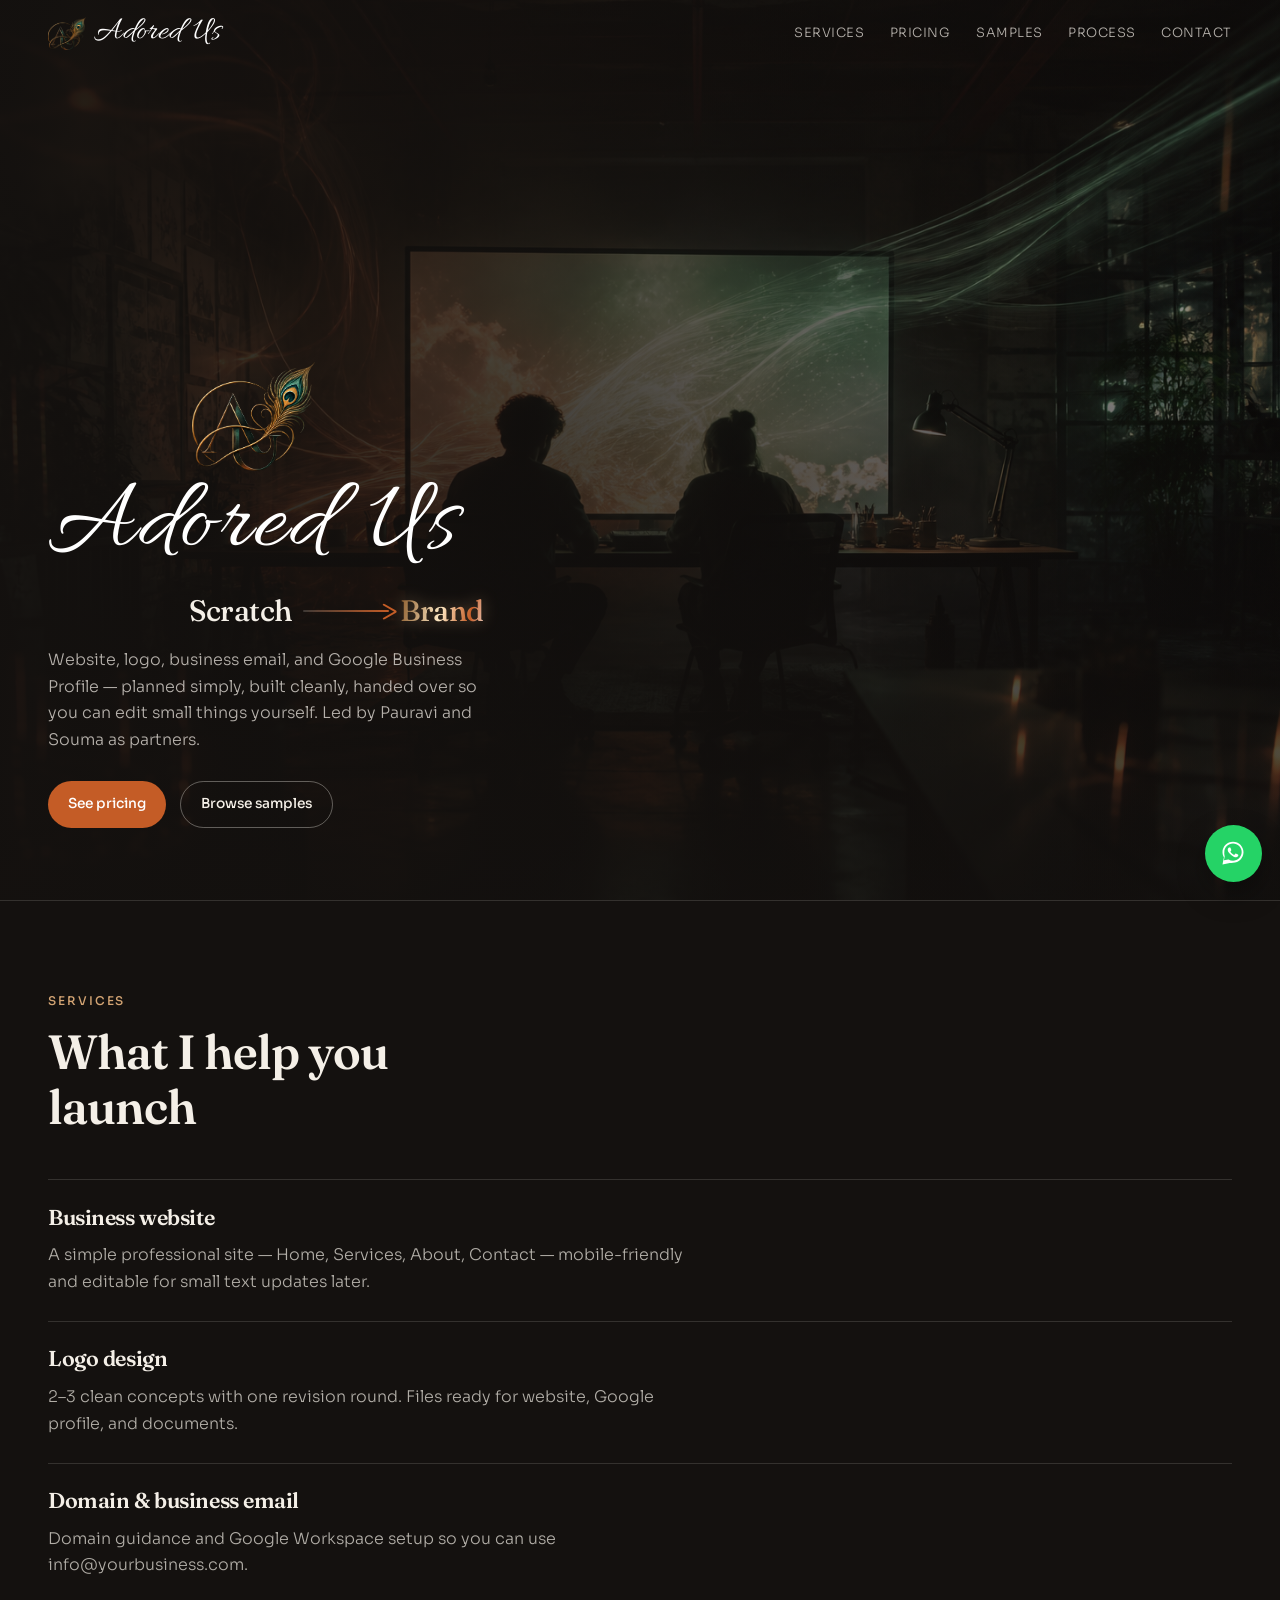
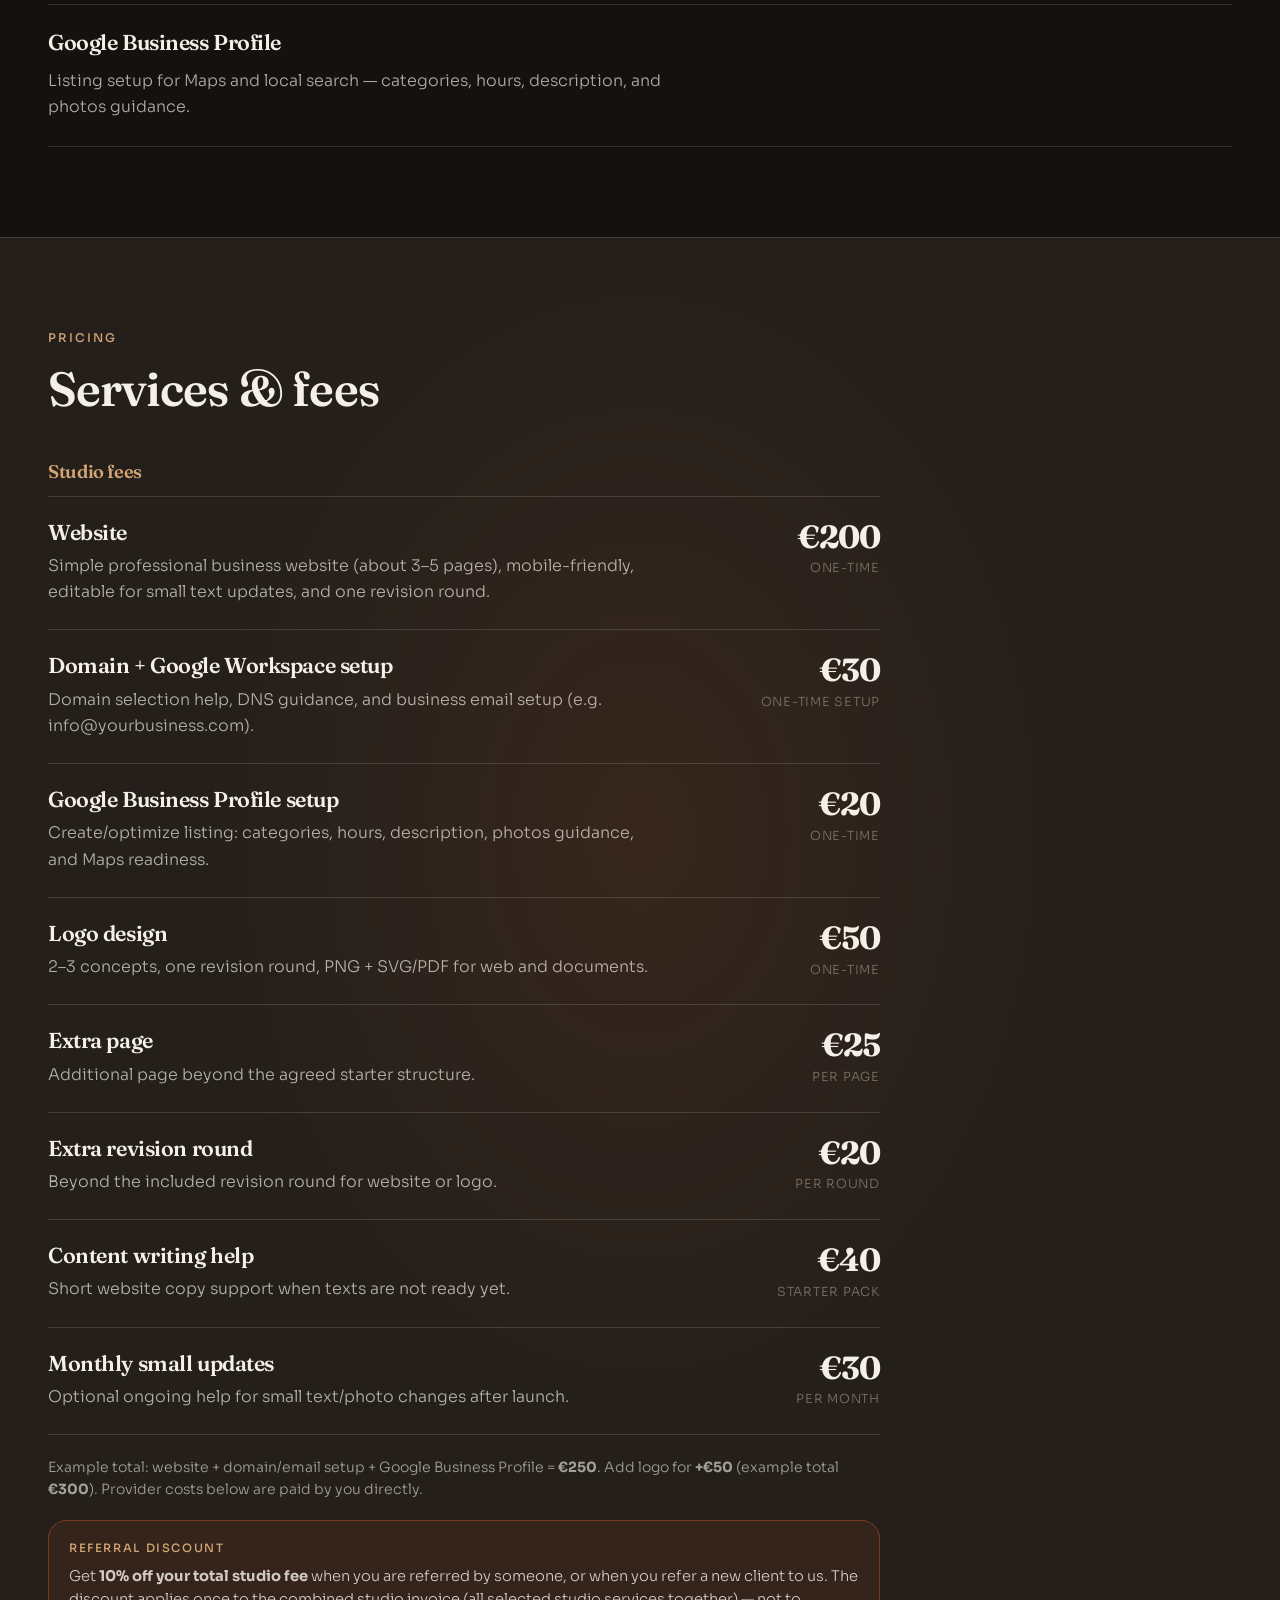
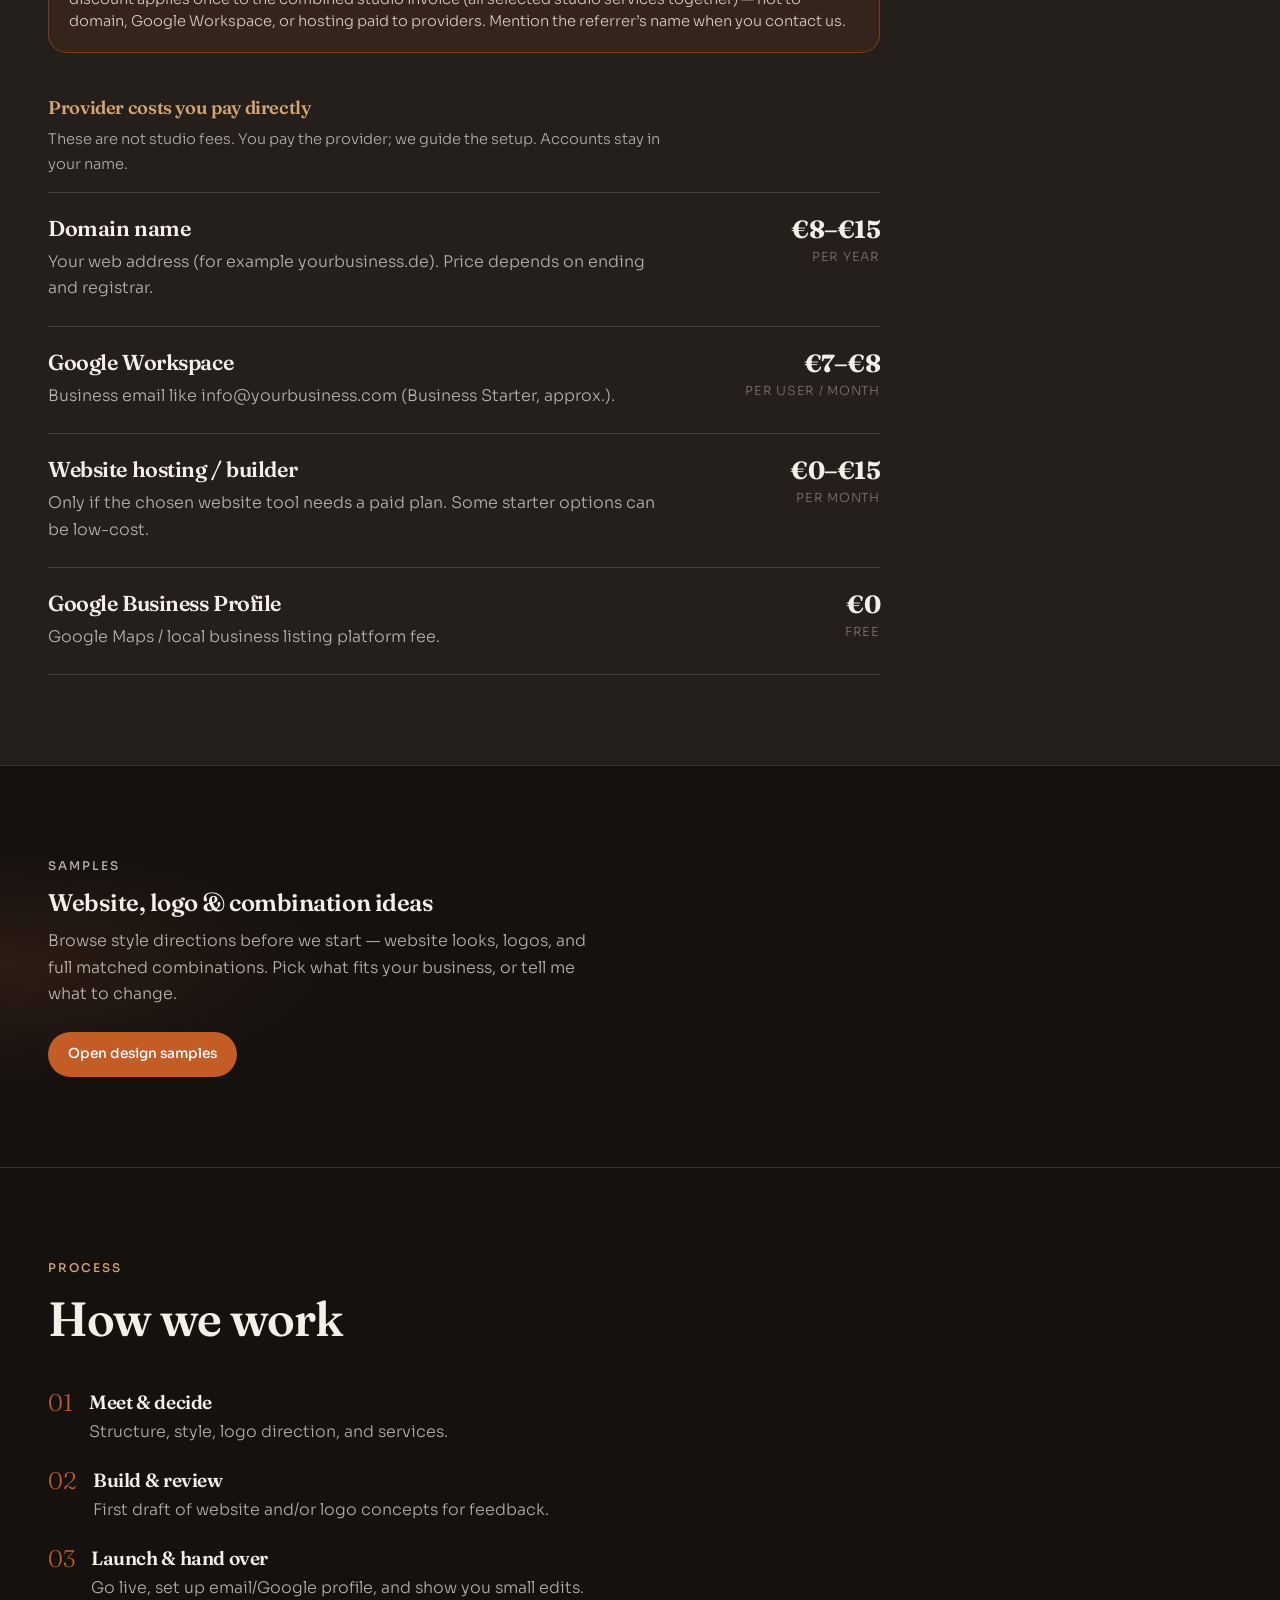
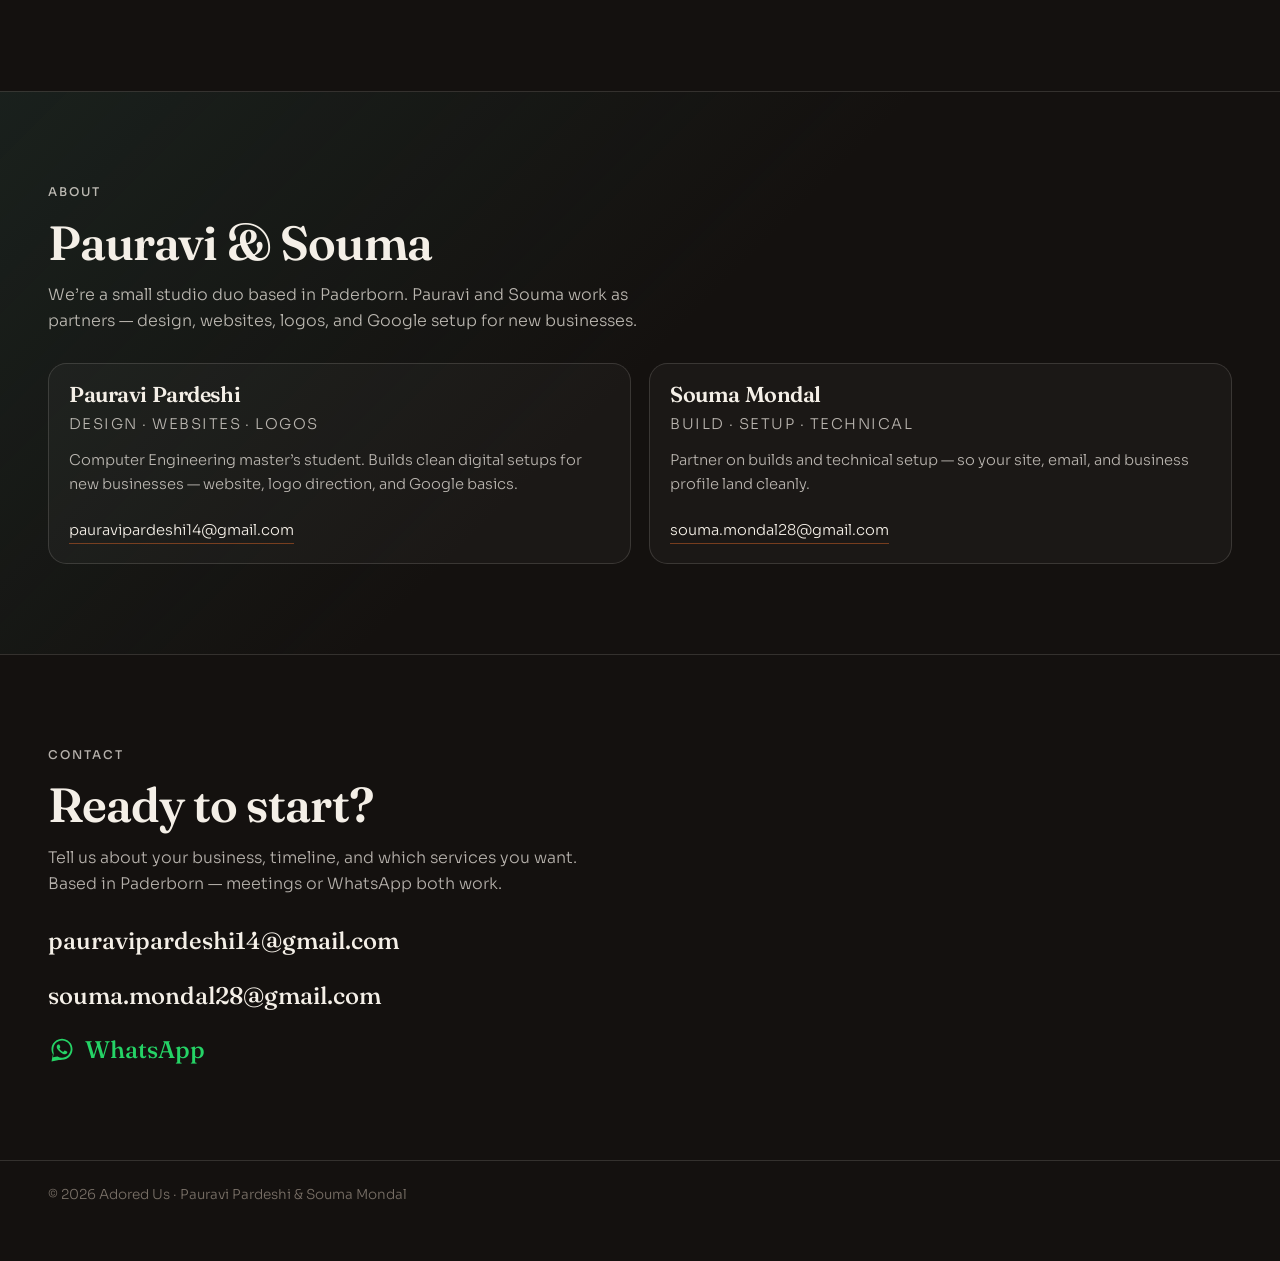
==== index.html @ 50ae08c1 "Fix hero logo scale with em units and center Scratch to Brand. Co-authored-by: Cursor <cursoragent@c" ====
<!DOCTYPE html>
<html lang="en">
  <head>
    <meta charset="UTF-8" />
    <meta name="viewport" content="width=device-width, initial-scale=1.0" />
    <title>Adored Us — Websites, logos & business setup</title>
    <meta
      name="description"
      content="Adored Us helps new businesses with websites, logos, Google Workspace email, and Google Business Profile setup."
    />
    <link rel="preconnect" href="https://fonts.googleapis.com" />
    <link rel="preconnect" href="https://fonts.gstatic.com" crossorigin />
    <link
      href="https://fonts.googleapis.com/css2?family=Allura&family=Fraunces:opsz,wght@9..144,500;9..144,600;9..144,700&family=Sora:wght@300;400;500;600&display=swap"
      rel="stylesheet"
    />
    <link rel="stylesheet" href="css/styles.css?v=11" />
  </head>
  <body>
    <a class="skip" href="#main">Skip to content</a>

    <header class="site-header" data-header>
      <a class="logo" href="#top">
        <img
          class="logo-mark"
          src="images/adored-us-mark.png?v=7"
          alt=""
          width="655"
          height="581"
          decoding="async"
        />
        <span class="logo-text">Adored Us</span>
      </a>
      <button class="nav-toggle" type="button" aria-expanded="false" aria-controls="nav" data-nav-toggle>
        <span class="sr-only">Menu</span><span></span><span></span>
      </button>
      <nav id="nav" class="nav" data-nav>
        <a href="#services">Services</a>
        <a href="#pricing">Pricing</a>
        <a href="samples.html">Samples</a>
        <a href="#process">Process</a>
        <a href="#contact">Contact</a>
      </nav>
    </header>

    <main id="main">
      <section id="top" class="hero">
        <div class="hero-media" aria-hidden="true">
          <img
            class="hero-shot is-active"
            src="images/hero-duo-light.png"
            alt=""
            width="1920"
            height="1080"
            data-hero-shot
          />
          <img
            class="hero-shot"
            src="images/hero-desk-laptop.png"
            alt=""
            width="1920"
            height="1080"
            data-hero-shot
          />
          <div class="hero-shade"></div>
        </div>
        <div class="hero-copy">
          <div class="hero-brand">
            <img
              class="hero-mark"
              src="images/adored-us-mark.png?v=7"
              alt=""
              width="655"
              height="581"
              decoding="async"
            />
            <p class="hero-brand-text">Adored Us</p>
          </div>
          <h1 class="hero-title" data-reveal>
            <span class="path-line" aria-label="Scratch to Brand">
              <span class="path-word path-scratch">Scratch</span>
              <span class="own-arrow" aria-hidden="true">
                <span class="orbit">
                  <span class="orbit-chevron" data-orbit-chevron>&gt;</span>
                </span>
              </span>
              <span class="path-word path-word-end">Brand<span class="brand-glints" aria-hidden="true"></span></span>
            </span>
          </h1>
          <p class="hero-lead" data-reveal>
            Website, logo, business email, and Google Business Profile — planned
            simply, built cleanly, handed over so you can edit small things yourself.
            Led by Pauravi and Souma as partners.
          </p>
          <div class="hero-actions" data-reveal>
            <a class="btn btn-primary" href="#pricing">See pricing</a>
            <a class="btn btn-ghost" href="samples.html">Browse samples</a>
          </div>
        </div>
      </section>

      <section id="services" class="section">
        <div class="section-head" data-reveal>
          <p class="eyebrow">Services</p>
          <h2>What I help you launch</h2>
        </div>
        <div class="service-list">
          <article class="service" data-reveal>
            <h3>Business website</h3>
            <p>
              A simple professional site — Home, Services, About, Contact — mobile-friendly
              and editable for small text updates later.
            </p>
          </article>
          <article class="service" data-reveal>
            <h3>Logo design</h3>
            <p>
              2–3 clean concepts with one revision round. Files ready for website,
              Google profile, and documents.
            </p>
          </article>
          <article class="service" data-reveal>
            <h3>Domain & business email</h3>
            <p>
              Domain guidance and Google Workspace setup so you can use
              info@yourbusiness.com.
            </p>
          </article>
          <article class="service" data-reveal>
            <h3>Google Business Profile</h3>
            <p>
              Listing setup for Maps and local search — categories, hours,
              description, and photos guidance.
            </p>
          </article>
        </div>
      </section>

      <section id="pricing" class="section pricing">
        <div class="section-head" data-reveal>
          <p class="eyebrow">Pricing</p>
          <h2>Services &amp; fees</h2>
        </div>

        <h3 class="price-group" data-reveal>Studio fees</h3>
        <div class="price-sheet" data-reveal>
          <div class="price-row">
            <div class="price-main">
              <h3>Website</h3>
              <p>Simple professional business website (about 3–5 pages), mobile-friendly, editable for small text updates, and one revision round.</p>
            </div>
            <div class="price-side">
              <p class="price-amount">€200</p>
              <p class="price-unit">one-time</p>
            </div>
          </div>

          <div class="price-row">
            <div class="price-main">
              <h3>Domain + Google Workspace setup</h3>
              <p>Domain selection help, DNS guidance, and business email setup (e.g. info@yourbusiness.com).</p>
            </div>
            <div class="price-side">
              <p class="price-amount">€30</p>
              <p class="price-unit">one-time setup</p>
            </div>
          </div>

          <div class="price-row">
            <div class="price-main">
              <h3>Google Business Profile setup</h3>
              <p>Create/optimize listing: categories, hours, description, photos guidance, and Maps readiness.</p>
            </div>
            <div class="price-side">
              <p class="price-amount">€20</p>
              <p class="price-unit">one-time</p>
            </div>
          </div>

          <div class="price-row">
            <div class="price-main">
              <h3>Logo design</h3>
              <p>2–3 concepts, one revision round, PNG + SVG/PDF for web and documents.</p>
            </div>
            <div class="price-side">
              <p class="price-amount">€50</p>
              <p class="price-unit">one-time</p>
            </div>
          </div>

          <div class="price-row">
            <div class="price-main">
              <h3>Extra page</h3>
              <p>Additional page beyond the agreed starter structure.</p>
            </div>
            <div class="price-side">
              <p class="price-amount">€25</p>
              <p class="price-unit">per page</p>
            </div>
          </div>

          <div class="price-row">
            <div class="price-main">
              <h3>Extra revision round</h3>
              <p>Beyond the included revision round for website or logo.</p>
            </div>
            <div class="price-side">
              <p class="price-amount">€20</p>
              <p class="price-unit">per round</p>
            </div>
          </div>

          <div class="price-row">
            <div class="price-main">
              <h3>Content writing help</h3>
              <p>Short website copy support when texts are not ready yet.</p>
            </div>
            <div class="price-side">
              <p class="price-amount">€40</p>
              <p class="price-unit">starter pack</p>
            </div>
          </div>

          <div class="price-row">
            <div class="price-main">
              <h3>Monthly small updates</h3>
              <p>Optional ongoing help for small text/photo changes after launch.</p>
            </div>
            <div class="price-side">
              <p class="price-amount">€30</p>
              <p class="price-unit">per month</p>
            </div>
          </div>
        </div>

        <p class="rate-footnote" data-reveal>
          Example total: website + domain/email setup + Google Business Profile =
          <strong>€250</strong>. Add logo for <strong>+€50</strong> (example total
          <strong>€300</strong>). Provider costs below are paid by you directly.
        </p>

        <div class="referral-note" data-reveal>
          <p class="rate-label">Referral discount</p>
          <p>
            Get <strong>10% off your total studio fee</strong> when you are referred
            by someone, or when you refer a new client to us. The discount applies
            once to the combined studio invoice (all selected studio services together) —
            not to domain, Google Workspace, or hosting paid to providers. Mention the
            referrer’s name when you contact us.
          </p>
        </div>

        <h3 class="price-group" data-reveal>Provider costs you pay directly</h3>
        <p class="price-group-lead" data-reveal>
          These are not studio fees. You pay the provider; we guide the setup. Accounts stay in your name.
        </p>
        <div class="price-sheet provider-sheet" data-reveal>
          <div class="price-row">
            <div class="price-main">
              <h3>Domain name</h3>
              <p>Your web address (for example yourbusiness.de). Price depends on ending and registrar.</p>
            </div>
            <div class="price-side">
              <p class="price-amount">€8–€15</p>
              <p class="price-unit">per year</p>
            </div>
          </div>

          <div class="price-row">
            <div class="price-main">
              <h3>Google Workspace</h3>
              <p>Business email like info@yourbusiness.com (Business Starter, approx.).</p>
            </div>
            <div class="price-side">
              <p class="price-amount">€7–€8</p>
              <p class="price-unit">per user / month</p>
            </div>
          </div>

          <div class="price-row">
            <div class="price-main">
              <h3>Website hosting / builder</h3>
              <p>Only if the chosen website tool needs a paid plan. Some starter options can be low-cost.</p>
            </div>
            <div class="price-side">
              <p class="price-amount">€0–€15</p>
              <p class="price-unit">per month</p>
            </div>
          </div>

          <div class="price-row">
            <div class="price-main">
              <h3>Google Business Profile</h3>
              <p>Google Maps / local business listing platform fee.</p>
            </div>
            <div class="price-side">
              <p class="price-amount">€0</p>
              <p class="price-unit">free</p>
            </div>
          </div>
        </div>
      </section>

      <section id="samples" class="section samples-cta">
        <div class="samples-panel" data-reveal>
          <p class="eyebrow">Samples</p>
          <h2>Website, logo &amp; combination ideas</h2>
          <p>
            Browse style directions before we start — website looks, logos, and
            full matched combinations. Pick what fits your business, or tell me what to change.
          </p>
          <a class="btn btn-primary" href="samples.html">Open design samples</a>
        </div>
      </section>

      <section id="process" class="section process">
        <div class="section-head" data-reveal>
          <p class="eyebrow">Process</p>
          <h2>How we work</h2>
        </div>
        <ol class="steps">
          <li data-reveal>
            <span class="step-num">01</span>
            <div>
              <h3>Meet &amp; decide</h3>
              <p>Structure, style, logo direction, and services.</p>
            </div>
          </li>
          <li data-reveal>
            <span class="step-num">02</span>
            <div>
              <h3>Build &amp; review</h3>
              <p>First draft of website and/or logo concepts for feedback.</p>
            </div>
          </li>
          <li data-reveal>
            <span class="step-num">03</span>
            <div>
              <h3>Launch &amp; hand over</h3>
              <p>Go live, set up email/Google profile, and show you small edits.</p>
            </div>
          </li>
        </ol>
      </section>

      <section class="section about">
        <div class="about-block" data-reveal>
          <p class="eyebrow">About</p>
          <h2>Pauravi &amp; Souma</h2>
          <p>
            We’re a small studio duo based in Paderborn. Pauravi and Souma work as
            partners — design, websites, logos, and Google setup for new businesses.
          </p>
          <div class="team-grid">
            <article class="team-card">
              <h3>Pauravi Pardeshi</h3>
              <p class="team-role">Design · websites · logos</p>
              <p>
                Computer Engineering master’s student. Builds clean digital setups
                for new businesses — website, logo direction, and Google basics.
              </p>
              <a href="mailto:pauravipardeshi14@gmail.com">pauravipardeshi14@gmail.com</a>
            </article>
            <article class="team-card">
              <h3>Souma Mondal</h3>
              <p class="team-role">Build · setup · technical</p>
              <p>
                Partner on builds and technical setup — so your site, email, and
                business profile land cleanly.
              </p>
              <a href="mailto:souma.mondal28@gmail.com">souma.mondal28@gmail.com</a>
            </article>
          </div>
        </div>
      </section>

      <section id="contact" class="section contact">
        <div class="contact-panel" data-reveal>
          <p class="eyebrow">Contact</p>
          <h2>Ready to start?</h2>
          <p>
            Tell us about your business, timeline, and which services you want.
            Based in Paderborn — meetings or WhatsApp both work.
          </p>
          <div class="contact-links">
            <a href="mailto:pauravipardeshi14@gmail.com">pauravipardeshi14@gmail.com</a>
            <a href="mailto:souma.mondal28@gmail.com">souma.mondal28@gmail.com</a>
            <a
              class="contact-wa"
              href="https://wa.me/4917674151840?text=Hi%2C%20I%27m%20interested%20in%20a%20website%20package."
              target="_blank"
              rel="noopener noreferrer"
              aria-label="Chat on WhatsApp"
            >
              <svg viewBox="0 0 32 32" width="28" height="28" aria-hidden="true">
                <path
                  fill="currentColor"
                  d="M16.01 3C9.39 3 4 8.36 4 14.94c0 2.1.55 4.14 1.6 5.95L4 29l8.32-1.55A12.1 12.1 0 0 0 16.01 27C22.63 27 28 21.64 28 15.06 28 8.48 22.63 3 16.01 3zm0 21.9c-1.78 0-3.52-.47-5.04-1.37l-.36-.21-4.93.92.94-4.8-.24-.38A9.86 9.86 0 0 1 6.1 14.94c0-5.42 4.45-9.83 9.91-9.83s9.91 4.41 9.91 9.83-4.45 9.96-9.91 9.96zm5.43-7.37c-.3-.15-1.76-.86-2.03-.96-.27-.1-.47-.15-.67.15-.2.3-.77.96-.94 1.16-.17.2-.35.22-.64.07-.3-.15-1.25-.45-2.38-1.45-.88-.78-1.47-1.73-1.64-2.03-.17-.3-.02-.46.13-.61.13-.13.3-.35.45-.52.15-.17.2-.3.3-.5.1-.2.05-.37-.02-.52-.08-.15-.67-1.6-.92-2.19-.24-.57-.49-.49-.67-.5h-.57c-.2 0-.52.07-.79.37-.27.3-1.04 1.01-1.04 2.46s1.07 2.85 1.22 3.05c.15.2 2.1 3.2 5.1 4.49 2.99 1.28 2.99.85 3.53.8.54-.05 1.76-.71 2.01-1.4.25-.69.25-1.28.17-1.4-.07-.13-.27-.2-.57-.35z"
                />
              </svg>
              <span>WhatsApp</span>
            </a>
          </div>
        </div>
      </section>
    </main>

    <footer class="site-footer">
      <p>© <span data-year></span> Adored Us · Pauravi Pardeshi &amp; Souma Mondal</p>
    </footer>

    <a
      class="wa-fab"
      href="https://wa.me/4917674151840?text=Hi%2C%20I%20found%20your%20studio%20site%20and%20want%20to%20talk%20about%20a%20package."
      target="_blank"
      rel="noopener noreferrer"
      aria-label="Chat on WhatsApp"
    >
      <svg viewBox="0 0 32 32" width="28" height="28" aria-hidden="true">
        <path
          fill="currentColor"
          d="M16.01 3C9.39 3 4 8.36 4 14.94c0 2.1.55 4.14 1.6 5.95L4 29l8.32-1.55A12.1 12.1 0 0 0 16.01 27C22.63 27 28 21.64 28 15.06 28 8.48 22.63 3 16.01 3zm0 21.9c-1.78 0-3.52-.47-5.04-1.37l-.36-.21-4.93.92.94-4.8-.24-.38A9.86 9.86 0 0 1 6.1 14.94c0-5.42 4.45-9.83 9.91-9.83s9.91 4.41 9.91 9.83-4.45 9.96-9.91 9.96zm5.43-7.37c-.3-.15-1.76-.86-2.03-.96-.27-.1-.47-.15-.67.15-.2.3-.77.96-.94 1.16-.17.2-.35.22-.64.07-.3-.15-1.25-.45-2.38-1.45-.88-.78-1.47-1.73-1.64-2.03-.17-.3-.02-.46.13-.61.13-.13.3-.35.45-.52.15-.17.2-.3.3-.5.1-.2.05-.37-.02-.52-.08-.15-.67-1.6-.92-2.19-.24-.57-.49-.49-.67-.5h-.57c-.2 0-.52.07-.79.37-.27.3-1.04 1.01-1.04 2.46s1.07 2.85 1.22 3.05c.15.2 2.1 3.2 5.1 4.49 2.99 1.28 2.99.85 3.53.8.54-.05 1.76-.71 2.01-1.4.25-.69.25-1.28.17-1.4-.07-.13-.27-.2-.57-.35z"
        />
      </svg>
    </a>

    <script src="js/main.js"></script>
  </body>
</html>
---- css/styles.css ----
:root {
  --ink: #14110f;
  --ink-soft: #241f1b;
  --paper: #f4efe7;
  --paper-dim: #e7dfd3;
  --ember: #c45c26;
  --ember-deep: #9a4218;
  --pine: #243d36;
  --lamp: #d4a574;
  --mute: #7a7168;
  --line: rgba(244, 239, 231, 0.14);
  --font-display: "Fraunces", Georgia, serif;
  --font-script: "Allura", "Palatino Linotype", cursive;
  --font-body: "Sora", system-ui, sans-serif;
  --ease: cubic-bezier(0.22, 1, 0.36, 1);
  --header-h: 4.25rem;
}

*,
*::before,
*::after {
  box-sizing: border-box;
}

html {
  scroll-behavior: smooth;
}

body {
  margin: 0;
  font-family: var(--font-body);
  font-weight: 300;
  color: var(--paper);
  background: var(--ink);
  line-height: 1.65;
  -webkit-font-smoothing: antialiased;
}

img {
  max-width: 100%;
  display: block;
}

a {
  color: inherit;
  text-decoration: none;
}

h1,
h2,
h3 {
  font-family: var(--font-display);
  font-weight: 600;
  line-height: 1.15;
  letter-spacing: -0.02em;
  margin: 0 0 0.75rem;
}

p {
  margin: 0 0 1rem;
}

.sr-only {
  position: absolute;
  width: 1px;
  height: 1px;
  padding: 0;
  margin: -1px;
  overflow: hidden;
  clip: rect(0, 0, 0, 0);
  border: 0;
}

.skip {
  position: absolute;
  left: 1rem;
  top: -4rem;
  z-index: 100;
  background: var(--ember);
  color: #fff;
  padding: 0.6rem 1rem;
}

.skip:focus {
  top: 1rem;
}

.site-header {
  position: fixed;
  inset: 0 0 auto;
  z-index: 50;
  height: var(--header-h);
  display: flex;
  align-items: center;
  justify-content: space-between;
  padding: 0 clamp(1.25rem, 4vw, 3rem);
  transition: background 0.35s var(--ease), border-color 0.35s, backdrop-filter 0.35s;
  border-bottom: 1px solid transparent;
}

.site-header.is-scrolled {
  background: rgba(20, 17, 15, 0.86);
  backdrop-filter: blur(14px);
  border-bottom-color: var(--line);
}

.logo {
  display: inline-flex;
  align-items: center;
  gap: 0.55rem;
  line-height: 1;
}

.logo-mark {
  display: block;
  width: 2.35rem;
  height: auto;
  max-width: none;
  flex-shrink: 0;
}

.logo-text {
  font-family: var(--font-script);
  font-size: 2.05rem;
  font-weight: 400;
  letter-spacing: 0.02em;
  white-space: nowrap;
  color: #fff;
  -webkit-text-fill-color: #fff;
}

.nav {
  display: flex;
  gap: 1.6rem;
}

.nav a {
  font-size: 0.8rem;
  letter-spacing: 0.04em;
  text-transform: uppercase;
  color: rgba(244, 239, 231, 0.72);
}

.nav a:hover,
.nav a:focus-visible {
  color: var(--paper);
}

.nav-toggle {
  display: none;
  width: 2.5rem;
  height: 2.5rem;
  border: 0;
  background: transparent;
  cursor: pointer;
  padding: 0;
}

.nav-toggle span {
  display: block;
  width: 1.3rem;
  height: 1.5px;
  margin: 0.35rem auto;
  background: var(--paper);
  transition: transform 0.3s var(--ease);
}

.nav-toggle[aria-expanded="true"] span:first-of-type {
  transform: translateY(3.5px) rotate(45deg);
}

.nav-toggle[aria-expanded="true"] span:last-of-type {
  transform: translateY(-3.5px) rotate(-45deg);
}

.hero {
  position: relative;
  min-height: 100svh;
  display: grid;
  align-items: end;
  overflow: hidden;
}

.hero-media {
  position: absolute;
  inset: 0;
}

.hero-shot {
  position: absolute;
  inset: 0;
  width: 100%;
  height: 100%;
  object-fit: cover;
  object-position: center;
  opacity: 0;
  transform: scale(1.04);
  transition: opacity 1.2s var(--ease), transform 8s var(--ease);
}

.hero-shot.is-active {
  opacity: 1;
  transform: scale(1);
}

.hero-shade {
  position: absolute;
  inset: 0;
  background:
    linear-gradient(90deg, rgba(20, 17, 15, 0.92) 0%, rgba(20, 17, 15, 0.72) 42%, rgba(20, 17, 15, 0.35) 100%),
    linear-gradient(180deg, rgba(20, 17, 15, 0.45) 0%, rgba(20, 17, 15, 0.15) 35%, rgba(20, 17, 15, 0.75) 100%);
  pointer-events: none;
}

.hero-copy {
  position: relative;
  z-index: 1;
  max-width: 42rem;
  padding: calc(var(--header-h) + 3rem) clamp(1.25rem, 4vw, 3rem) clamp(3rem, 8vh, 5rem);
}

.hero-brand {
  display: inline-flex;
  flex-direction: column;
  align-items: center;
  gap: 0.08em;
  margin: 0 0 1.15rem;
  font-size: clamp(3.6rem, 10vw, 6.4rem);
}

.hero-mark {
  display: block;
  width: 1.2em;
  height: auto;
  max-width: none;
  flex-shrink: 0;
}

.hero-brand-text {
  margin: 0;
  font-family: "Allura", "Palatino Linotype", cursive;
  font-size: 1em;
  font-weight: 400;
  font-variant: normal;
  text-transform: none;
  letter-spacing: 0.03em;
  line-height: 0.92;
  white-space: nowrap;
  color: #fff;
  -webkit-text-fill-color: #fff;
  text-align: center;
}

.hero-title {
  font-size: clamp(1.35rem, 2.5vw, 1.85rem);
  font-weight: 500;
  max-width: none;
  margin-bottom: 1rem;
  text-align: center;
}

.path-line {
  display: inline-flex;
  align-items: center;
  gap: 0.7rem;
  white-space: nowrap;
}

.path-scratch {
  display: inline-block;
  opacity: 0;
  transform: translateY(8px);
  animation: word-in 0.55s var(--ease) 0.15s forwards;
}

.own-arrow {
  position: relative;
  flex: 0 0 auto;
  width: 5.4rem;
  height: 1.35em;
  display: inline-flex;
  align-items: center;
  justify-content: center;
  opacity: 1;
}

.orbit {
  position: relative;
  width: 100%;
  height: 2px;
  border-radius: 999px;
  background: linear-gradient(90deg, rgba(244, 239, 231, 0.18), var(--ember));
  overflow: visible;
}

.orbit-chevron {
  position: absolute;
  top: 50%;
  left: 0;
  color: var(--ember);
  font-size: 1.15em;
  font-weight: 600;
  line-height: 1;
  will-change: transform;
  transform: translate(0, -50%) translateX(-50%);
}

.path-word-end {
  position: relative;
  display: inline-block;
  overflow: visible;
  opacity: 0;
  transform: translateY(8px) scale(0.96);
  background-image: linear-gradient(100deg, #8a5a2a 0%, #ffe9c4 28%, #c45c26 48%, #fff 62%, #d4a574 82%, #9a4218 100%);
  background-size: 180% 100%;
  -webkit-background-clip: text;
  background-clip: text;
  color: transparent;
  -webkit-text-fill-color: transparent;
  filter: drop-shadow(0 0 8px rgba(212, 165, 116, 0.45));
}

.path-word-end.is-in {
  opacity: 1;
  transform: none;
  animation: brand-shine 2.4s linear infinite;
}

.path-word-end::before,
.path-word-end::after {
  content: "";
  position: absolute;
  inset: 6% 3% 4%;
  pointer-events: none;
  background-image:
    radial-gradient(1.2px 1.2px at 8% 18%, #fff 80%, transparent 81%),
    radial-gradient(1px 1px at 18% 78%, #ffe7c2 80%, transparent 81%),
    radial-gradient(1.3px 1.3px at 28% 22%, #fff 80%, transparent 81%),
    radial-gradient(0.9px 0.9px at 36% 86%, #ffd9a0 80%, transparent 81%),
    radial-gradient(1.2px 1.2px at 48% 14%, #fff 80%, transparent 81%),
    radial-gradient(1px 1px at 56% 72%, #ffe7c2 80%, transparent 81%),
    radial-gradient(1.3px 1.3px at 66% 24%, #fff 80%, transparent 81%),
    radial-gradient(0.9px 0.9px at 74% 82%, #ffd9a0 80%, transparent 81%),
    radial-gradient(1.2px 1.2px at 84% 16%, #fff 80%, transparent 81%),
    radial-gradient(1px 1px at 92% 76%, #ffe7c2 80%, transparent 81%);
  mix-blend-mode: screen;
  opacity: 0;
  animation: star-twinkle 1.15s ease-in-out 2.2s infinite;
}

.path-word-end::after {
  background-image:
    radial-gradient(1px 1px at 12% 88%, #fff 80%, transparent 81%),
    radial-gradient(1.2px 1.2px at 22% 12%, #ffe7c2 80%, transparent 81%),
    radial-gradient(0.9px 0.9px at 32% 70%, #fff 80%, transparent 81%),
    radial-gradient(1.1px 1.1px at 42% 92%, #ffd9a0 80%, transparent 81%),
    radial-gradient(1px 1px at 52% 10%, #fff 80%, transparent 81%),
    radial-gradient(1.2px 1.2px at 62% 80%, #ffe7c2 80%, transparent 81%),
    radial-gradient(0.9px 0.9px at 72% 20%, #fff 80%, transparent 81%),
    radial-gradient(1.1px 1.1px at 82% 90%, #ffd9a0 80%, transparent 81%),
    radial-gradient(1px 1px at 90% 68%, #fff 80%, transparent 81%);
  animation-delay: 2.7s;
}

.brand-glints {
  position: absolute;
  inset: 8% 2% 2%;
  pointer-events: none;
  background-image:
    radial-gradient(1.4px 1.4px at 10% 84%, #fff 70%, transparent 71%),
    radial-gradient(1px 1px at 27% 16%, #ffe9c4 70%, transparent 71%),
    radial-gradient(1.3px 1.3px at 45% 90%, #fff 70%, transparent 71%),
    radial-gradient(1px 1px at 62% 12%, #ffd9a0 70%, transparent 71%),
    radial-gradient(1.4px 1.4px at 80% 86%, #fff 70%, transparent 71%),
    radial-gradient(1px 1px at 93% 74%, #ffe7c2 70%, transparent 71%);
  mix-blend-mode: screen;
  opacity: 0;
  animation: star-twinkle 0.9s ease-in-out 2.5s infinite;
}

@keyframes word-in {
  to {
    opacity: 1;
    transform: none;
  }
}

@keyframes brand-in {
  to {
    opacity: 1;
    transform: none;
  }
}

@keyframes brand-shine {
  0% { background-position: 0% 50%; }
  100% { background-position: 180% 50%; }
}

@keyframes star-twinkle {
  0%, 100% { opacity: 0.12; }
  40% { opacity: 0.9; }
  70% { opacity: 0.28; }
}

.hero-lead {
  color: rgba(244, 239, 231, 0.72);
  max-width: 36ch;
}

.hero-actions {
  display: flex;
  flex-wrap: wrap;
  gap: 0.85rem;
  margin-top: 1.75rem;
}

.btn {
  display: inline-flex;
  align-items: center;
  justify-content: center;
  min-height: 2.85rem;
  padding: 0.7rem 1.25rem;
  border-radius: 999px;
  font-size: 0.86rem;
  font-weight: 500;
  transition: transform 0.3s var(--ease), background 0.3s, border-color 0.3s, color 0.3s;
}

.btn:hover {
  transform: translateY(-2px);
}

.btn-primary {
  background: var(--ember);
  color: #fff;
}

.btn-primary:hover {
  background: var(--ember-deep);
}

.btn-ghost {
  border: 1px solid rgba(244, 239, 231, 0.35);
}

.btn-ghost:hover {
  border-color: var(--lamp);
  color: var(--lamp);
}

.section {
  padding: clamp(4rem, 10vh, 7rem) clamp(1.25rem, 4vw, 3rem);
  border-top: 1px solid var(--line);
}

.section-head {
  max-width: 36rem;
  margin-bottom: clamp(2rem, 5vh, 3rem);
}

.eyebrow {
  font-size: 0.75rem;
  font-weight: 500;
  letter-spacing: 0.16em;
  text-transform: uppercase;
  color: var(--lamp);
  margin: 0 0 0.8rem;
}

.section-head h2,
.about-block h2,
.contact-panel h2 {
  font-size: clamp(1.9rem, 4vw, 3rem);
  max-width: 14ch;
}

.service-list {
  display: grid;
  gap: 0;
  border-top: 1px solid var(--line);
}

.service {
  padding: 1.6rem 0;
  border-bottom: 1px solid var(--line);
  transition: padding-left 0.4s var(--ease);
}

.service:hover {
  padding-left: 0.6rem;
}

.service h3 {
  font-size: 1.35rem;
}

.service p {
  color: rgba(244, 239, 231, 0.7);
  max-width: 40rem;
  margin: 0;
}

.pricing {
  background:
    radial-gradient(ellipse 55% 45% at 50% 28%, rgba(196, 92, 38, 0.12), transparent 62%),
    var(--ink-soft);
}

.rate-cards {
  display: grid;
  gap: 1rem;
  margin: 0 0 1.35rem;
}

@media (min-width: 900px) {
  .rate-cards {
    grid-template-columns: repeat(3, 1fr);
    gap: 1.1rem;
    align-items: stretch;
  }
}

.rate-card {
  display: flex;
  flex-direction: column;
  background: rgba(20, 17, 15, 0.55);
  border: 1px solid rgba(244, 239, 231, 0.1);
  border-radius: 1.35rem;
  padding: 1.35rem 1.3rem 1.4rem;
  min-height: 100%;
}

.rate-card--featured {
  border-color: rgba(196, 92, 38, 0.85);
  box-shadow:
    0 0 0 1px rgba(196, 92, 38, 0.2),
    0 18px 40px rgba(0, 0, 0, 0.28),
    inset 0 0 48px rgba(196, 92, 38, 0.06);
}

.rate-label {
  margin: 0 0 0.55rem;
  font-size: 0.72rem;
  font-weight: 500;
  letter-spacing: 0.14em;
  text-transform: uppercase;
  color: var(--lamp);
}

.rate-title {
  margin: 0 0 0.85rem;
  font-size: clamp(1.35rem, 2vw, 1.65rem);
  font-weight: 600;
  letter-spacing: -0.03em;
  color: var(--paper);
}

.rate-price {
  margin: 0 0 1.15rem;
  font-family: var(--font-display);
  font-size: clamp(2.6rem, 4vw, 3.35rem);
  font-weight: 700;
  letter-spacing: -0.04em;
  line-height: 0.95;
  color: var(--paper);
}

.rate-list {
  list-style: none;
  margin: 0 0 1.4rem;
  padding: 0;
  display: grid;
  gap: 0.55rem;
  flex: 1;
}

.rate-list li {
  position: relative;
  padding-left: 1rem;
  color: rgba(244, 239, 231, 0.72);
  font-size: 0.92rem;
  line-height: 1.45;
}

.rate-list li::before {
  content: "•";
  position: absolute;
  left: 0;
  top: 0;
  color: rgba(244, 239, 231, 0.45);
}

.rate-btn {
  align-self: flex-start;
  margin-top: auto;
}

.rate-card .btn-ghost {
  border-color: rgba(196, 92, 38, 0.55);
  color: var(--paper);
}

.rate-card .btn-ghost:hover {
  border-color: var(--ember);
  background: rgba(196, 92, 38, 0.12);
}

.rate-footnote {
  margin: 1.35rem 0 1.25rem;
  max-width: 52rem;
  color: rgba(244, 239, 231, 0.62);
  font-size: 0.88rem;
  line-height: 1.55;
}

.referral-note {
  margin: 0 0 2.75rem;
  max-width: 52rem;
  padding: 1.15rem 1.25rem;
  border-radius: 1.15rem;
  border: 1px solid rgba(196, 92, 38, 0.45);
  background: rgba(196, 92, 38, 0.1);
}

.referral-note .rate-label {
  margin: 0 0 0.45rem;
  font-size: 0.72rem;
  font-weight: 500;
  letter-spacing: 0.14em;
  text-transform: uppercase;
  color: var(--lamp);
}

.referral-note p {
  margin: 0;
  color: rgba(244, 239, 231, 0.82);
  font-size: 0.92rem;
  line-height: 1.55;
}

.price-group {
  font-family: var(--font-display);
  font-size: 1.15rem;
  margin: 0 0 0.85rem;
  color: var(--lamp);
}

.price-group:not(:first-of-type) {
  margin-top: 2.5rem;
}

.price-group-lead {
  max-width: 40rem;
  color: rgba(244, 239, 231, 0.68);
  font-size: 0.92rem;
  margin: -0.25rem 0 1rem;
}

.provider-sheet .price-amount {
  font-size: 1.55rem;
}

.price-sheet {
  max-width: 52rem;
  border-top: 1px solid var(--line);
}

.price-row {
  display: grid;
  gap: 1rem;
  padding: 1.5rem 0;
  border-bottom: 1px solid var(--line);
}

@media (min-width: 760px) {
  .price-row {
    grid-template-columns: 1fr auto;
    gap: 2rem;
    align-items: start;
  }
}

.price-main h3 {
  font-size: 1.35rem;
  margin-bottom: 0.45rem;
}

.price-main p {
  margin: 0;
  color: rgba(244, 239, 231, 0.7);
  max-width: 38rem;
}

.price-side {
  text-align: left;
}

@media (min-width: 760px) {
  .price-side {
    text-align: right;
    min-width: 8.5rem;
  }
}

.price-amount {
  font-family: var(--font-display);
  font-size: 2rem;
  font-weight: 700;
  letter-spacing: -0.03em;
  line-height: 1;
  margin: 0 0 0.35rem;
}

.price-unit {
  margin: 0;
  font-size: 0.78rem;
  letter-spacing: 0.06em;
  text-transform: uppercase;
  color: var(--mute);
}

.samples-cta {
  background:
    radial-gradient(ellipse 45% 50% at 0% 50%, rgba(196, 92, 38, 0.14), transparent 60%),
    var(--ink);
}

.samples-panel {
  max-width: 40rem;
}

.samples-panel > p {
  color: rgba(244, 239, 231, 0.72);
  max-width: 34rem;
}

.samples-panel .btn {
  margin-top: 0.5rem;
}

.steps {
  list-style: none;
  margin: 0;
  padding: 0;
  display: grid;
  gap: 1.5rem;
  max-width: 40rem;
}

.steps li {
  display: grid;
  grid-template-columns: auto 1fr;
  gap: 1rem;
  align-items: start;
}

.step-num {
  font-family: var(--font-display);
  font-size: 1.5rem;
  color: var(--ember);
  line-height: 1;
}

.steps h3 {
  font-size: 1.2rem;
  margin-bottom: 0.35rem;
}

.steps p {
  color: rgba(244, 239, 231, 0.7);
  margin: 0;
}

.about {
  background: linear-gradient(135deg, rgba(36, 61, 54, 0.35), transparent 50%), var(--ink);
}

.about-block > p {
  color: rgba(244, 239, 231, 0.74);
  max-width: 40rem;
}

.team-grid {
  display: grid;
  gap: 1rem;
  margin-top: 1.75rem;
}

@media (min-width: 760px) {
  .team-grid {
    grid-template-columns: 1fr 1fr;
    gap: 1.15rem;
  }
}

.team-card {
  padding: 1.2rem 1.25rem;
  border-radius: 1.15rem;
  border: 1px solid var(--line);
  background: rgba(244, 239, 231, 0.03);
}

.team-card h3 {
  margin-bottom: 0.25rem;
  font-size: 1.35rem;
}

.team-role {
  margin: 0 0 0.75rem;
  font-size: 0.78rem;
  letter-spacing: 0.1em;
  text-transform: uppercase;
  color: var(--lamp);
}

.team-card p {
  color: rgba(244, 239, 231, 0.72);
  font-size: 0.92rem;
}

.team-card a {
  display: inline-block;
  margin-top: 0.35rem;
  color: var(--paper);
  border-bottom: 1px solid rgba(196, 92, 38, 0.55);
  font-size: 0.92rem;
}

.team-card a:hover {
  color: var(--lamp);
  border-bottom-color: var(--lamp);
}

.contact-panel > p {
  color: rgba(244, 239, 231, 0.72);
  max-width: 34rem;
}

.contact-people {
  display: grid;
  gap: 1.25rem;
  margin-top: 1.75rem;
}

@media (min-width: 700px) {
  .contact-people {
    grid-template-columns: 1fr 1fr;
    gap: 1.5rem;
  }
}

.contact-person {
  display: grid;
  gap: 0.45rem;
  padding: 1.1rem 1.15rem;
  border-radius: 1rem;
  border: 1px solid var(--line);
  background: rgba(244, 239, 231, 0.03);
}

.contact-person h3 {
  margin: 0 0 0.25rem;
  font-size: 1.2rem;
}

.contact-person a {
  width: fit-content;
  font-size: 0.95rem;
  color: rgba(244, 239, 231, 0.85);
  border-bottom: 1px solid transparent;
  transition: color 0.25s, border-color 0.25s;
}

.contact-person a:hover,
.contact-person a:focus-visible {
  color: var(--lamp);
  border-bottom-color: var(--lamp);
}

.contact-person .wa-inline {
  color: #25d366;
  font-weight: 500;
}

.contact-links {
  display: grid;
  gap: 0.85rem;
  margin-top: 1.5rem;
}

.contact-links a {
  font-family: var(--font-display);
  font-size: clamp(1.15rem, 2.4vw, 1.5rem);
  font-weight: 500;
  width: fit-content;
  border-bottom: 1px solid transparent;
  transition: color 0.3s, border-color 0.3s;
}

.contact-links a:hover,
.contact-links a:focus-visible {
  color: var(--lamp);
  border-bottom-color: var(--lamp);
}

.contact-wa {
  display: inline-flex;
  align-items: center;
  gap: 0.55rem;
  color: #25d366 !important;
  border-bottom-color: transparent !important;
}

.contact-wa:hover,
.contact-wa:focus-visible {
  color: #1ebe57 !important;
  border-bottom-color: #1ebe57 !important;
}

.site-footer {
  padding: 1.4rem clamp(1.25rem, 4vw, 3rem) 2.4rem;
  border-top: 1px solid var(--line);
  color: var(--mute);
  font-size: 0.85rem;
}

/* WhatsApp FAB — opens chat directly */
.wa-fab {
  position: fixed;
  right: 1.15rem;
  bottom: 1.15rem;
  z-index: 80;
  width: 3.55rem;
  height: 3.55rem;
  border: 0;
  border-radius: 999px;
  background: #25d366;
  color: #fff;
  display: grid;
  place-items: center;
  cursor: pointer;
  text-decoration: none;
  box-shadow: 0 12px 28px rgba(0, 0, 0, 0.35);
  transition: transform 0.25s var(--ease), background 0.25s;
}

.wa-fab:hover {
  transform: translateY(-2px) scale(1.04);
  background: #1ebe57;
  color: #fff;
}

[data-reveal] {
  opacity: 0;
  transform: translateY(1.1rem);
  transition: opacity 0.75s var(--ease), transform 0.75s var(--ease);
}

[data-reveal].is-in {
  opacity: 1;
  transform: none;
}

@media (max-width: 760px) {
  .nav-toggle {
    display: block;
    z-index: 60;
  }

  .nav {
    position: fixed;
    inset: 0;
    background: rgba(20, 17, 15, 0.96);
    flex-direction: column;
    justify-content: center;
    align-items: center;
    gap: 1.4rem;
    opacity: 0;
    pointer-events: none;
    transition: opacity 0.35s var(--ease);
  }

  .nav.is-open {
    opacity: 1;
    pointer-events: auto;
  }

  .nav a {
    font-family: var(--font-display);
    font-size: 1.3rem;
    text-transform: none;
    letter-spacing: 0;
  }
}

@media (prefers-reduced-motion: reduce) {
  html {
    scroll-behavior: auto;
  }

  .hero-shot {
    transition: none;
    transform: none;
  }

  .path-scratch,
  .path-word-end {
    animation: none;
    opacity: 1;
    transform: none;
  }

  .path-word-end {
    animation: none;
    opacity: 1;
    transform: none;
    color: var(--lamp);
    -webkit-text-fill-color: var(--lamp);
    background: none;
    filter: none;
  }

  .path-word-end::before,
  .path-word-end::after,
  .brand-glints {
    display: none;
  }

  .smile-stroke,
  .smile-head {
    stroke-dashoffset: 0;
  }

  [data-reveal] {
    opacity: 1;
    transform: none;
    transition: none;
  }
}
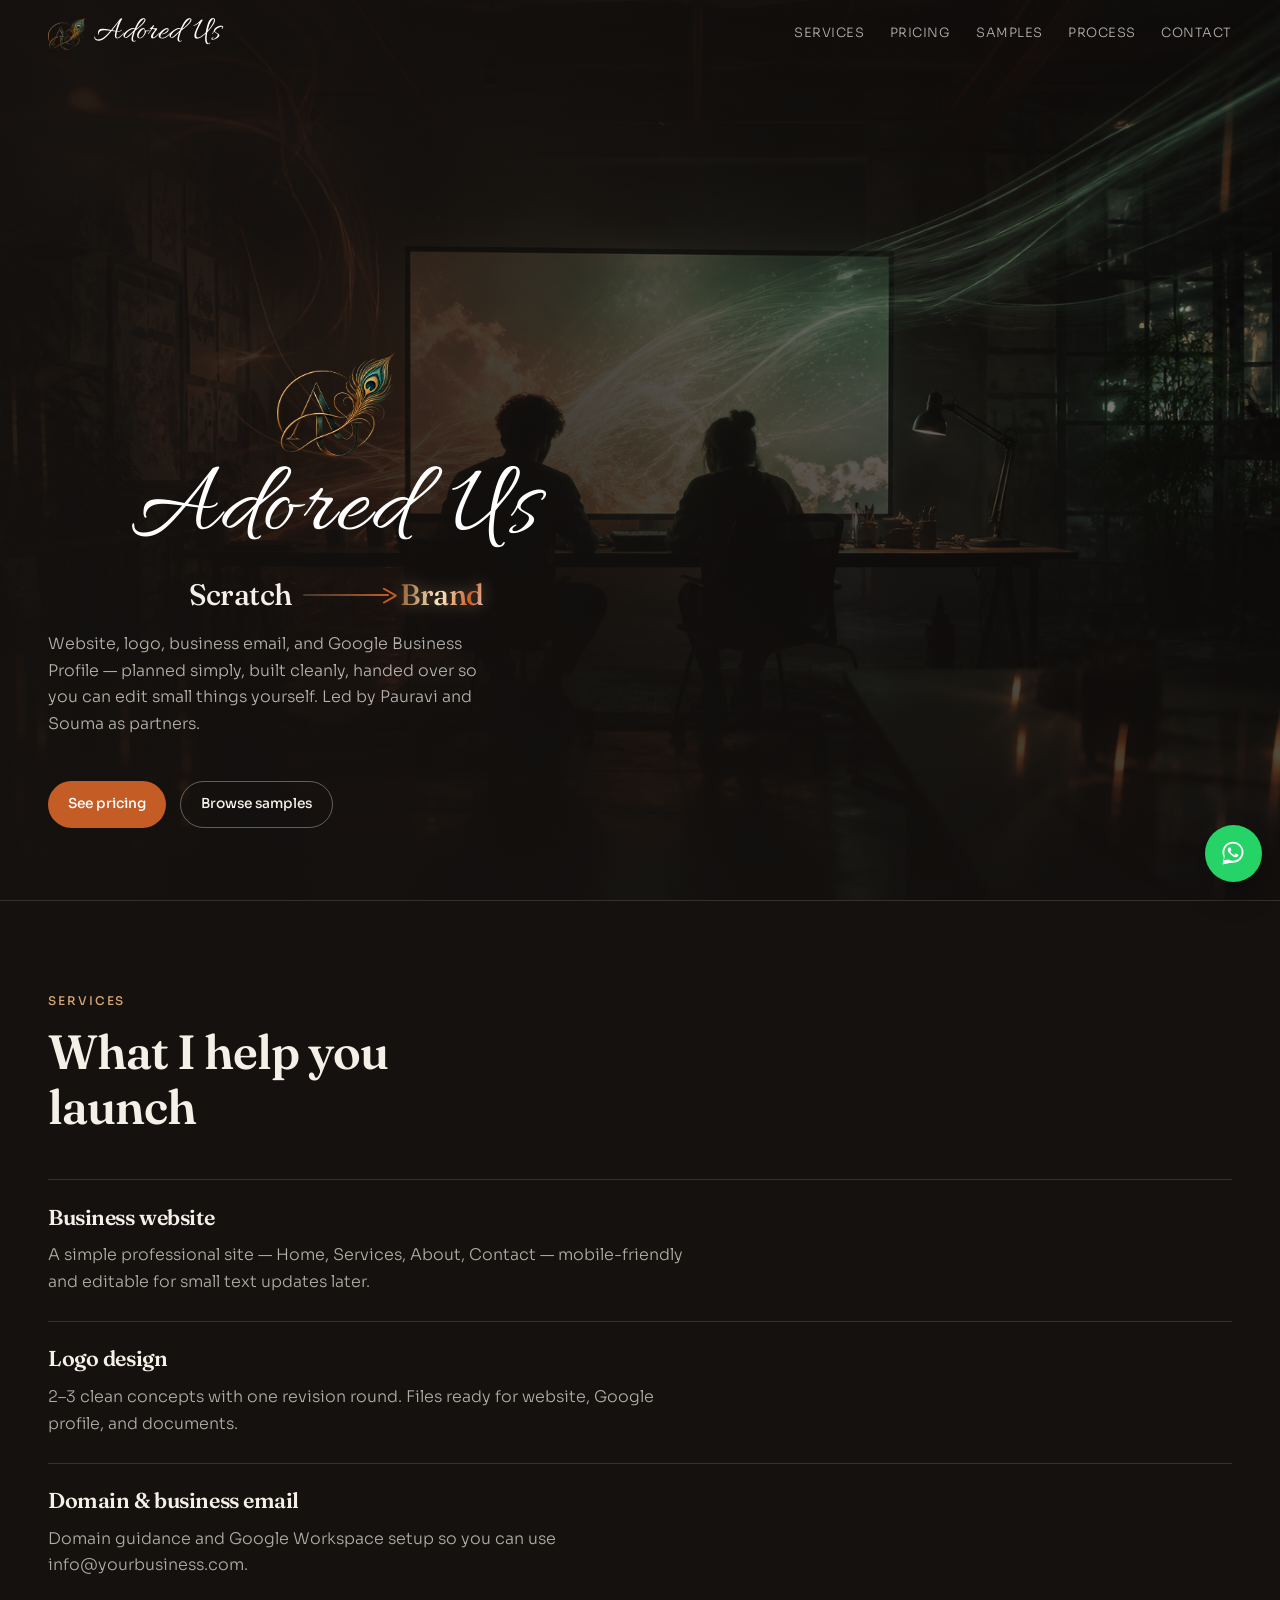
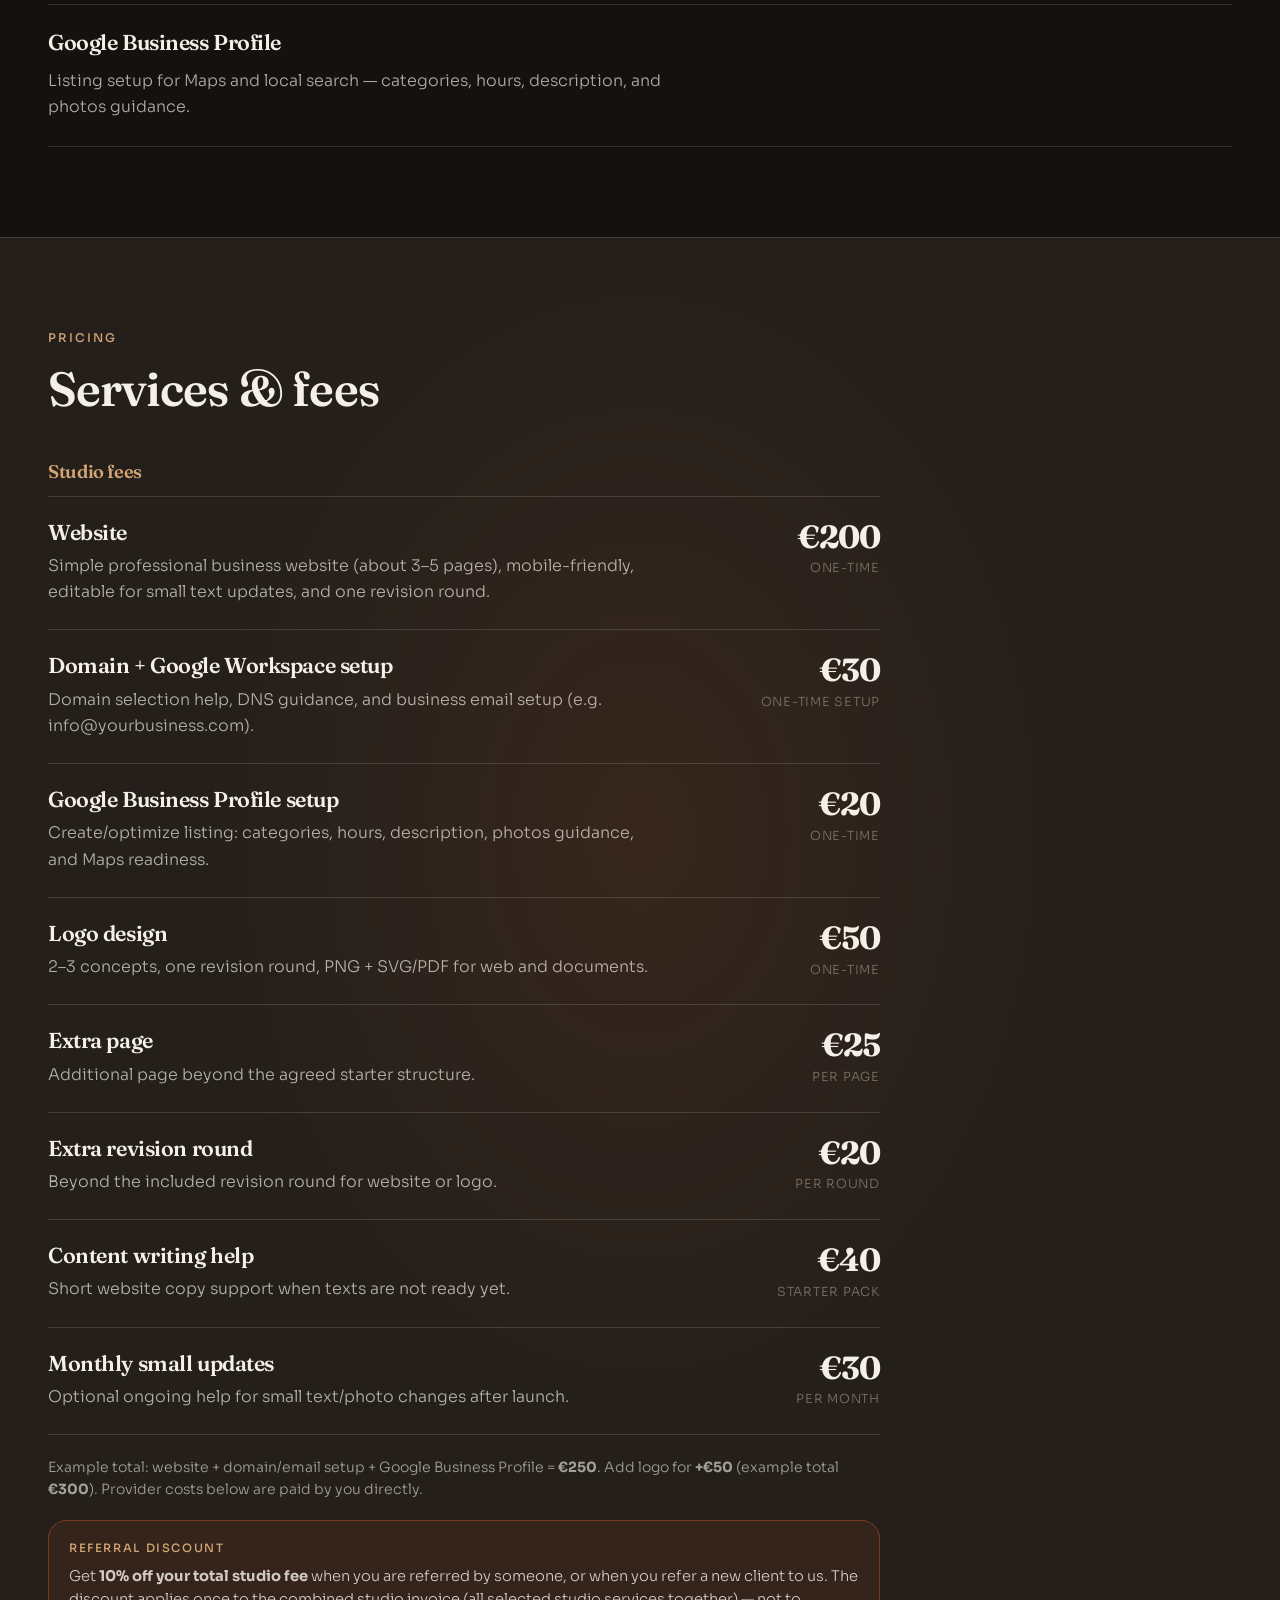
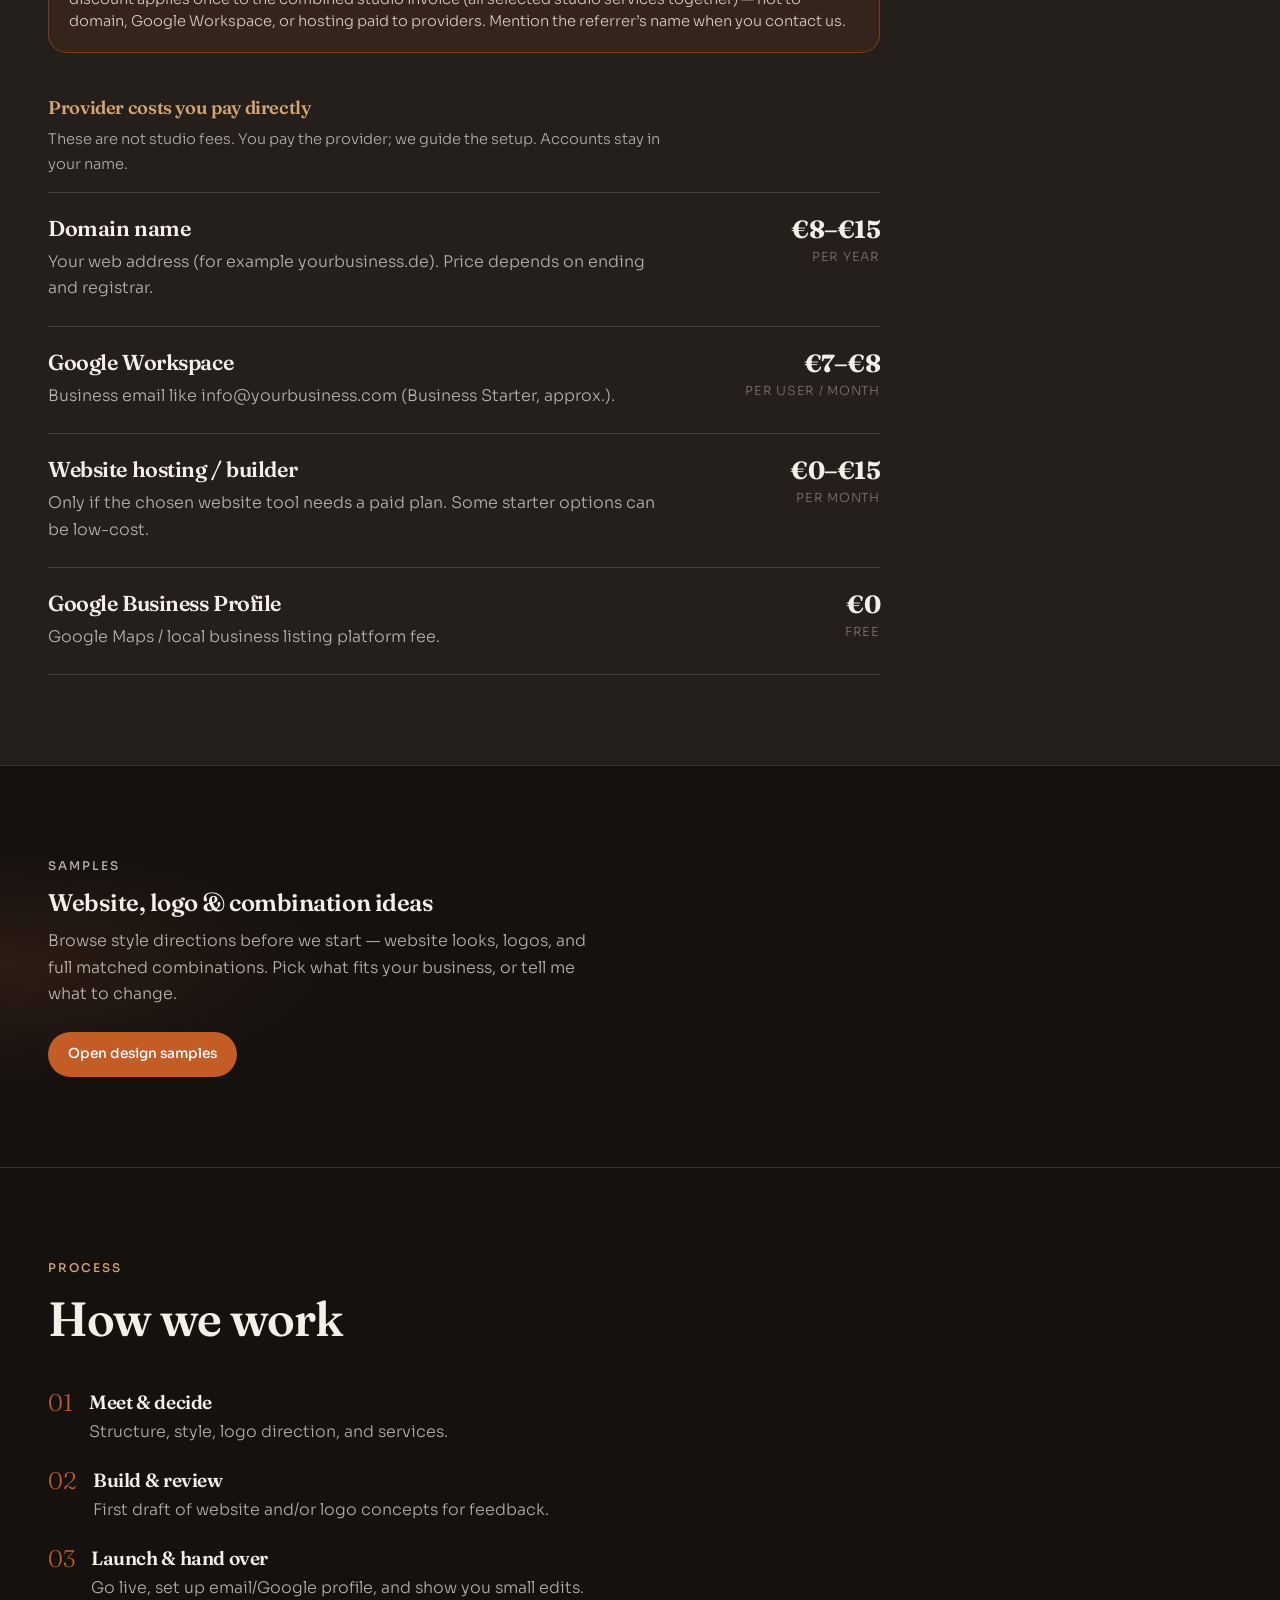
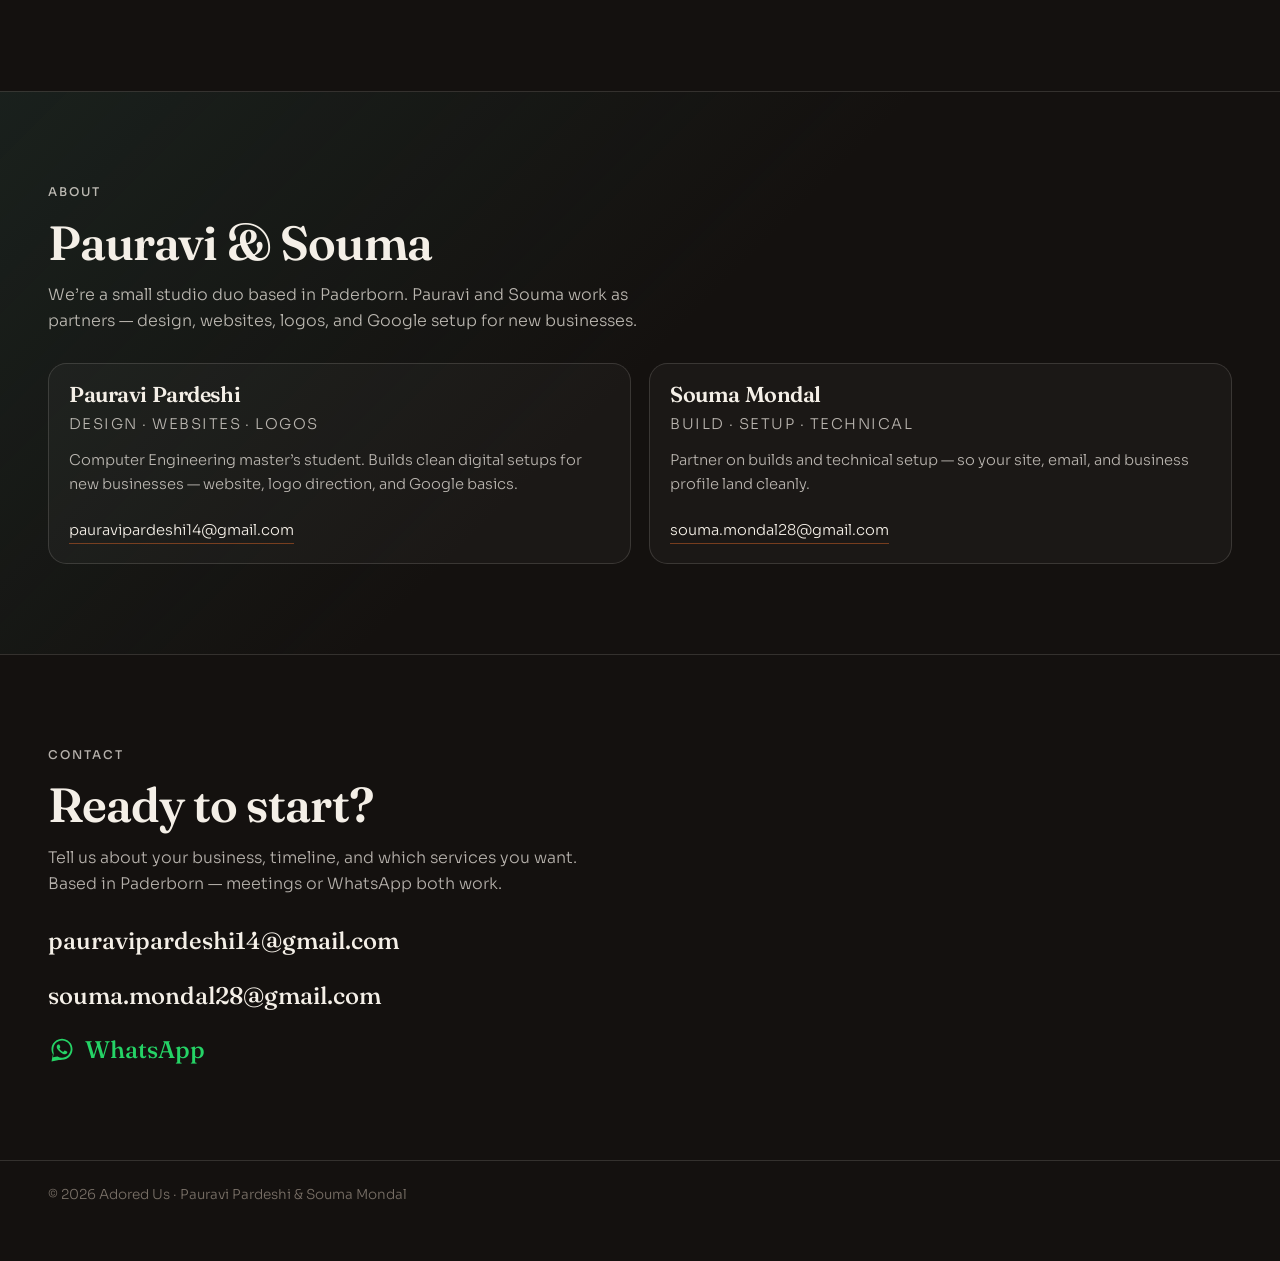
==== commit 3ef3cc5f: "Fix hero logo scaling with em units and center brand stack like mockup." ====
--- a/index.html
+++ b/index.html
@@ -14,7 +14,7 @@
       href="https://fonts.googleapis.com/css2?family=Allura&family=Fraunces:opsz,wght@9..144,500;9..144,600;9..144,700&family=Sora:wght@300;400;500;600&display=swap"
       rel="stylesheet"
     />
-    <link rel="stylesheet" href="css/styles.css?v=11" />
+    <link rel="stylesheet" href="css/styles.css?v=12" />
   </head>
   <body>
     <a class="skip" href="#main">Skip to content</a>
@@ -23,7 +23,7 @@
       <a class="logo" href="#top">
         <img
           class="logo-mark"
-          src="images/adored-us-mark.png?v=7"
+          src="images/adored-us-mark.png?v=12"
           alt=""
           width="655"
           height="581"
@@ -68,7 +68,7 @@
           <div class="hero-brand">
             <img
               class="hero-mark"
-              src="images/adored-us-mark.png?v=7"
+              src="images/adored-us-mark.png?v=12"
               alt=""
               width="655"
               height="581"
--- a/css/styles.css
+++ b/css/styles.css
@@ -217,23 +217,25 @@
   z-index: 1;
   max-width: 42rem;
   padding: calc(var(--header-h) + 3rem) clamp(1.25rem, 4vw, 3rem) clamp(3rem, 8vh, 5rem);
+  display: flex;
+  flex-direction: column;
+  align-items: flex-start;
 }
 
 .hero-brand {
-  display: inline-flex;
-  flex-direction: column;
-  align-items: center;
-  gap: 0.08em;
-  margin: 0 0 1.15rem;
+  display: inline-grid;
+  justify-items: center;
+  gap: 0.06em;
+  margin: 0 auto 1.15rem;
   font-size: clamp(3.6rem, 10vw, 6.4rem);
+  line-height: 1;
 }
 
 .hero-mark {
   display: block;
-  width: 1.2em;
+  width: 1.15em;
   height: auto;
   max-width: none;
-  flex-shrink: 0;
 }
 
 .hero-brand-text {
@@ -255,8 +257,9 @@
   font-size: clamp(1.35rem, 2.5vw, 1.85rem);
   font-weight: 500;
   max-width: none;
-  margin-bottom: 1rem;
+  margin: 0 auto 1rem;
   text-align: center;
+  align-self: center;
 }
 
 .path-line {
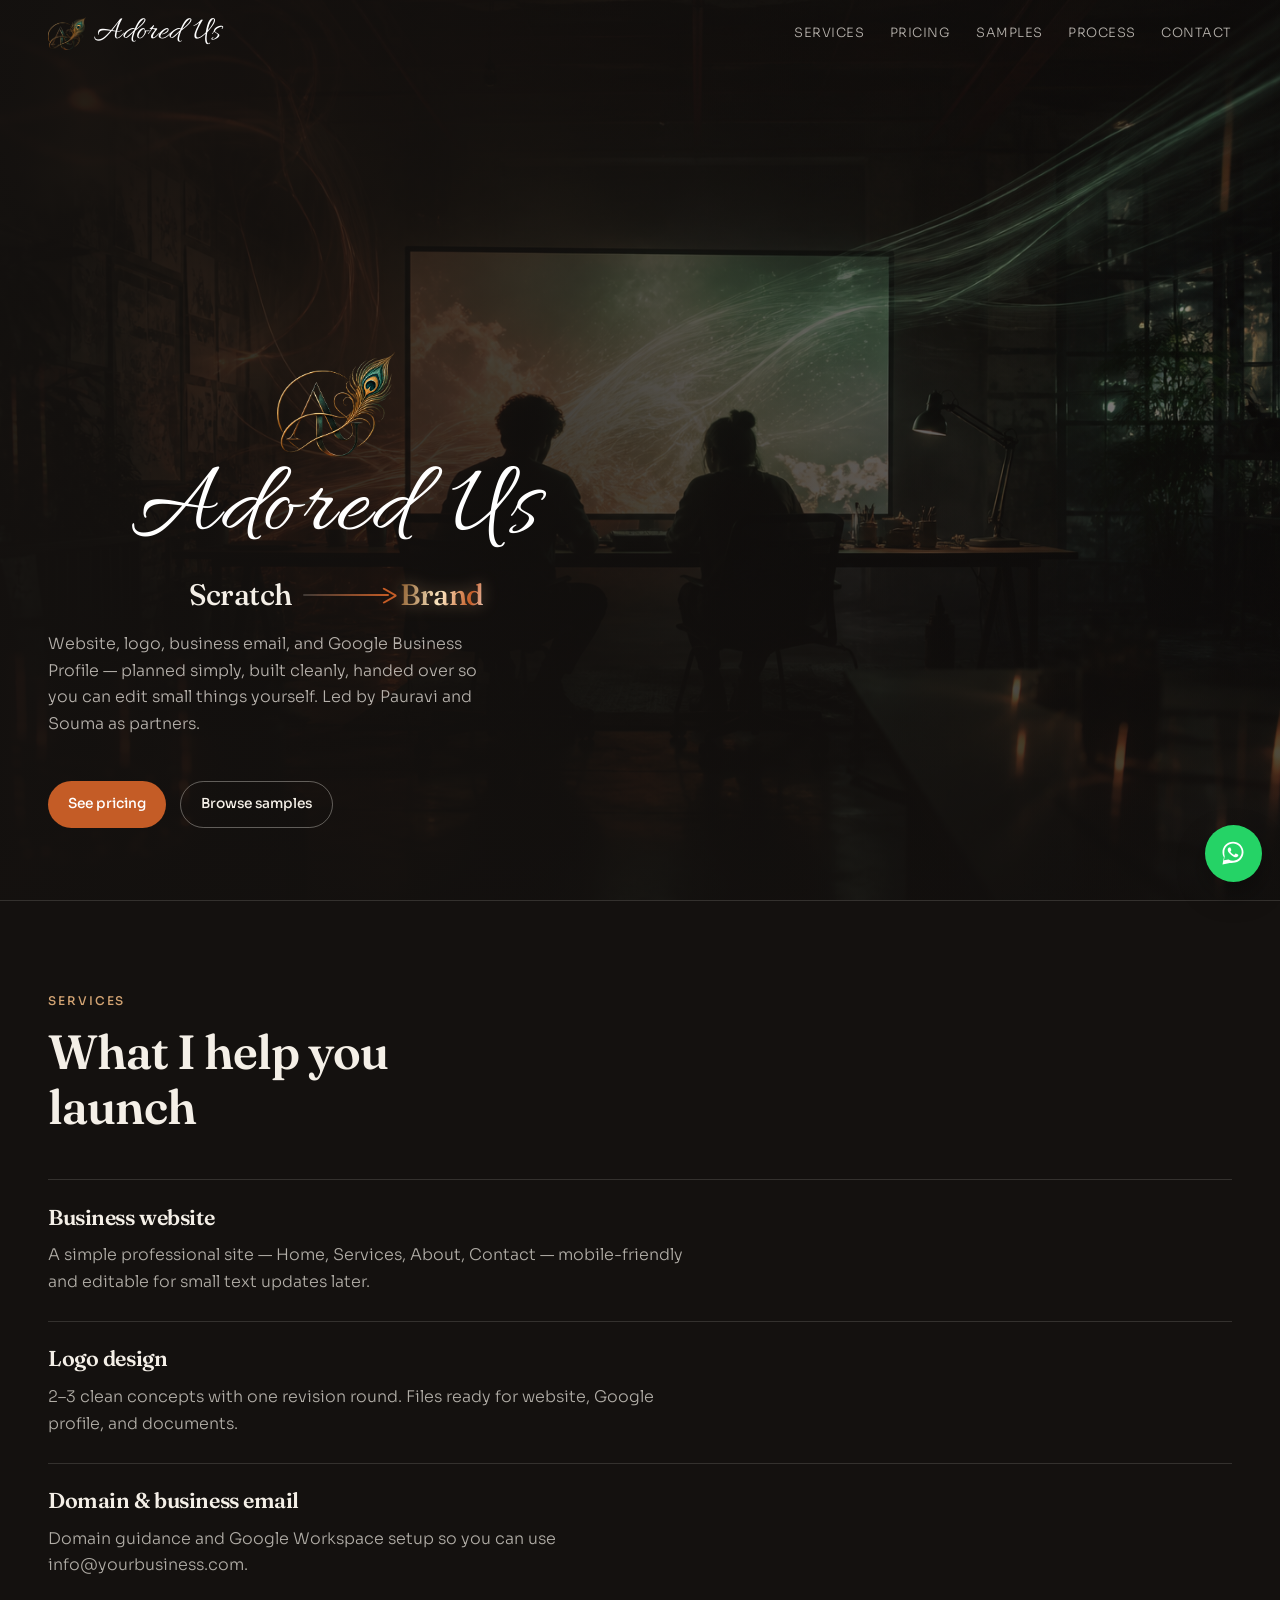
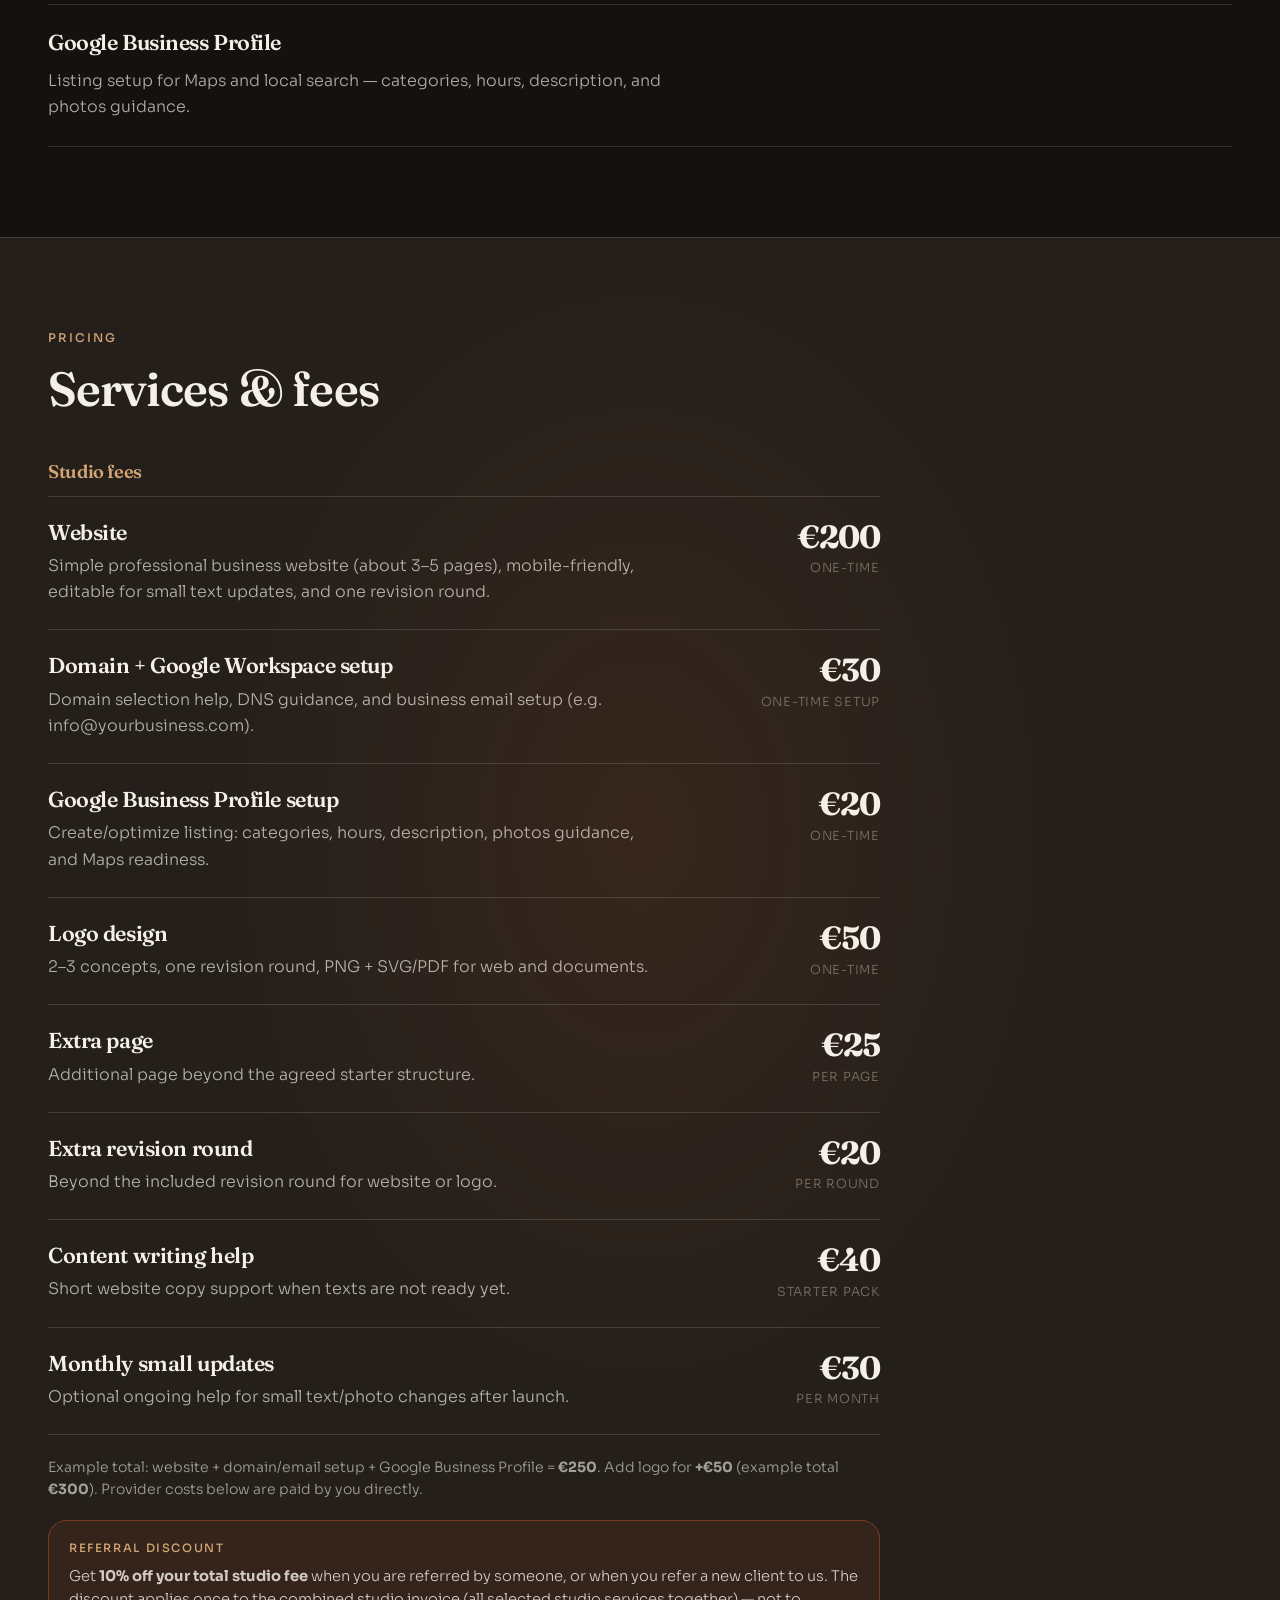
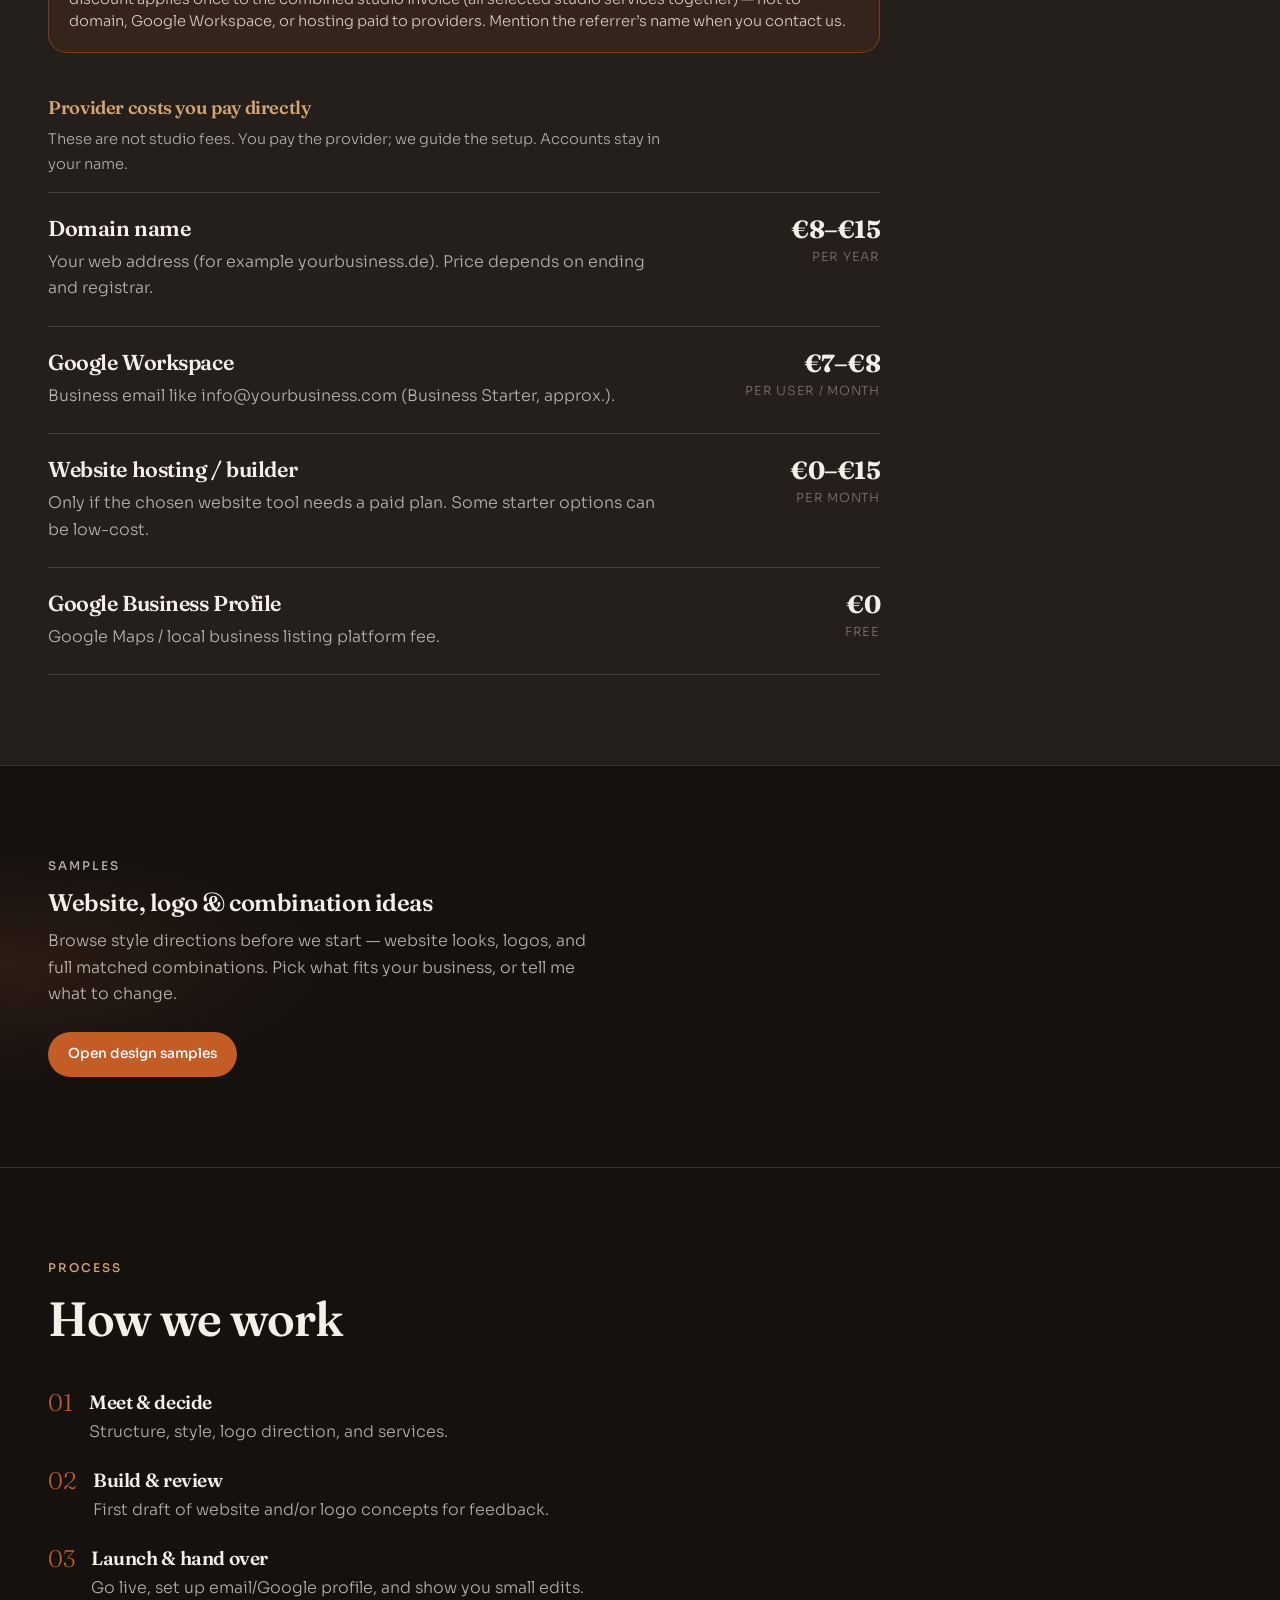
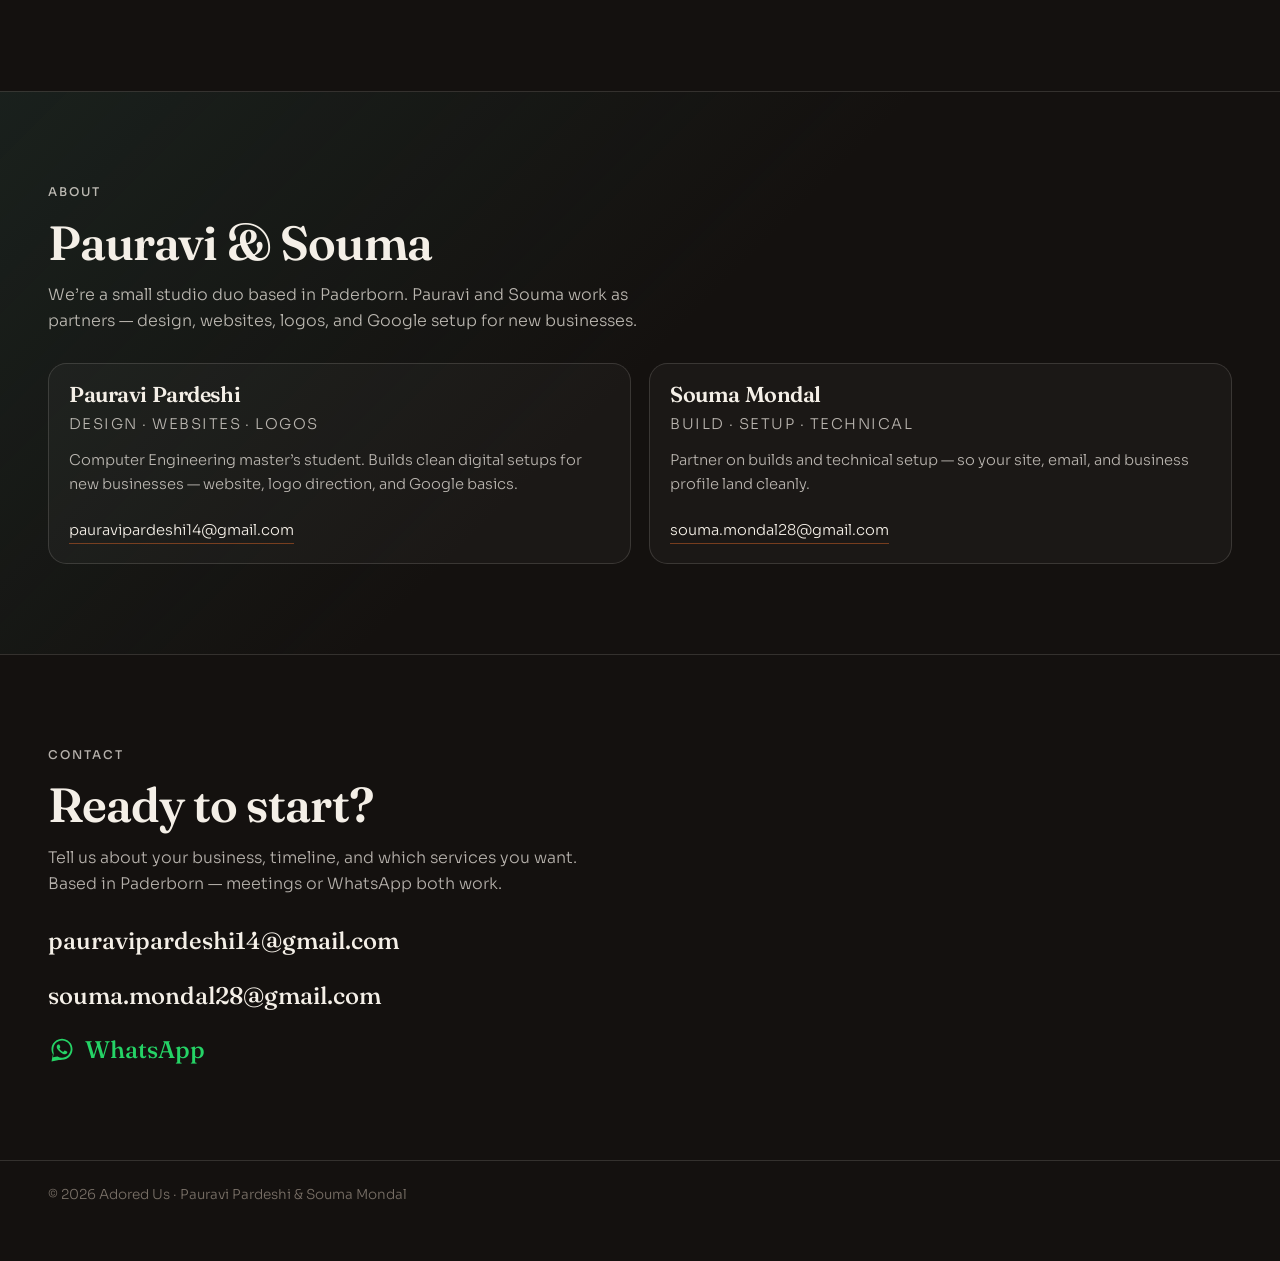
==== commit 52ccdbe4: "Left-align hero content with compact spacing and centered logo stack. Co-authored-by: Cursor <cursor" ====
--- a/index.html
+++ b/index.html
@@ -14,7 +14,7 @@
       href="https://fonts.googleapis.com/css2?family=Allura&family=Fraunces:opsz,wght@9..144,500;9..144,600;9..144,700&family=Sora:wght@300;400;500;600&display=swap"
       rel="stylesheet"
     />
-    <link rel="stylesheet" href="css/styles.css?v=12" />
+    <link rel="stylesheet" href="css/styles.css?v=13" />
   </head>
   <body>
     <a class="skip" href="#main">Skip to content</a>
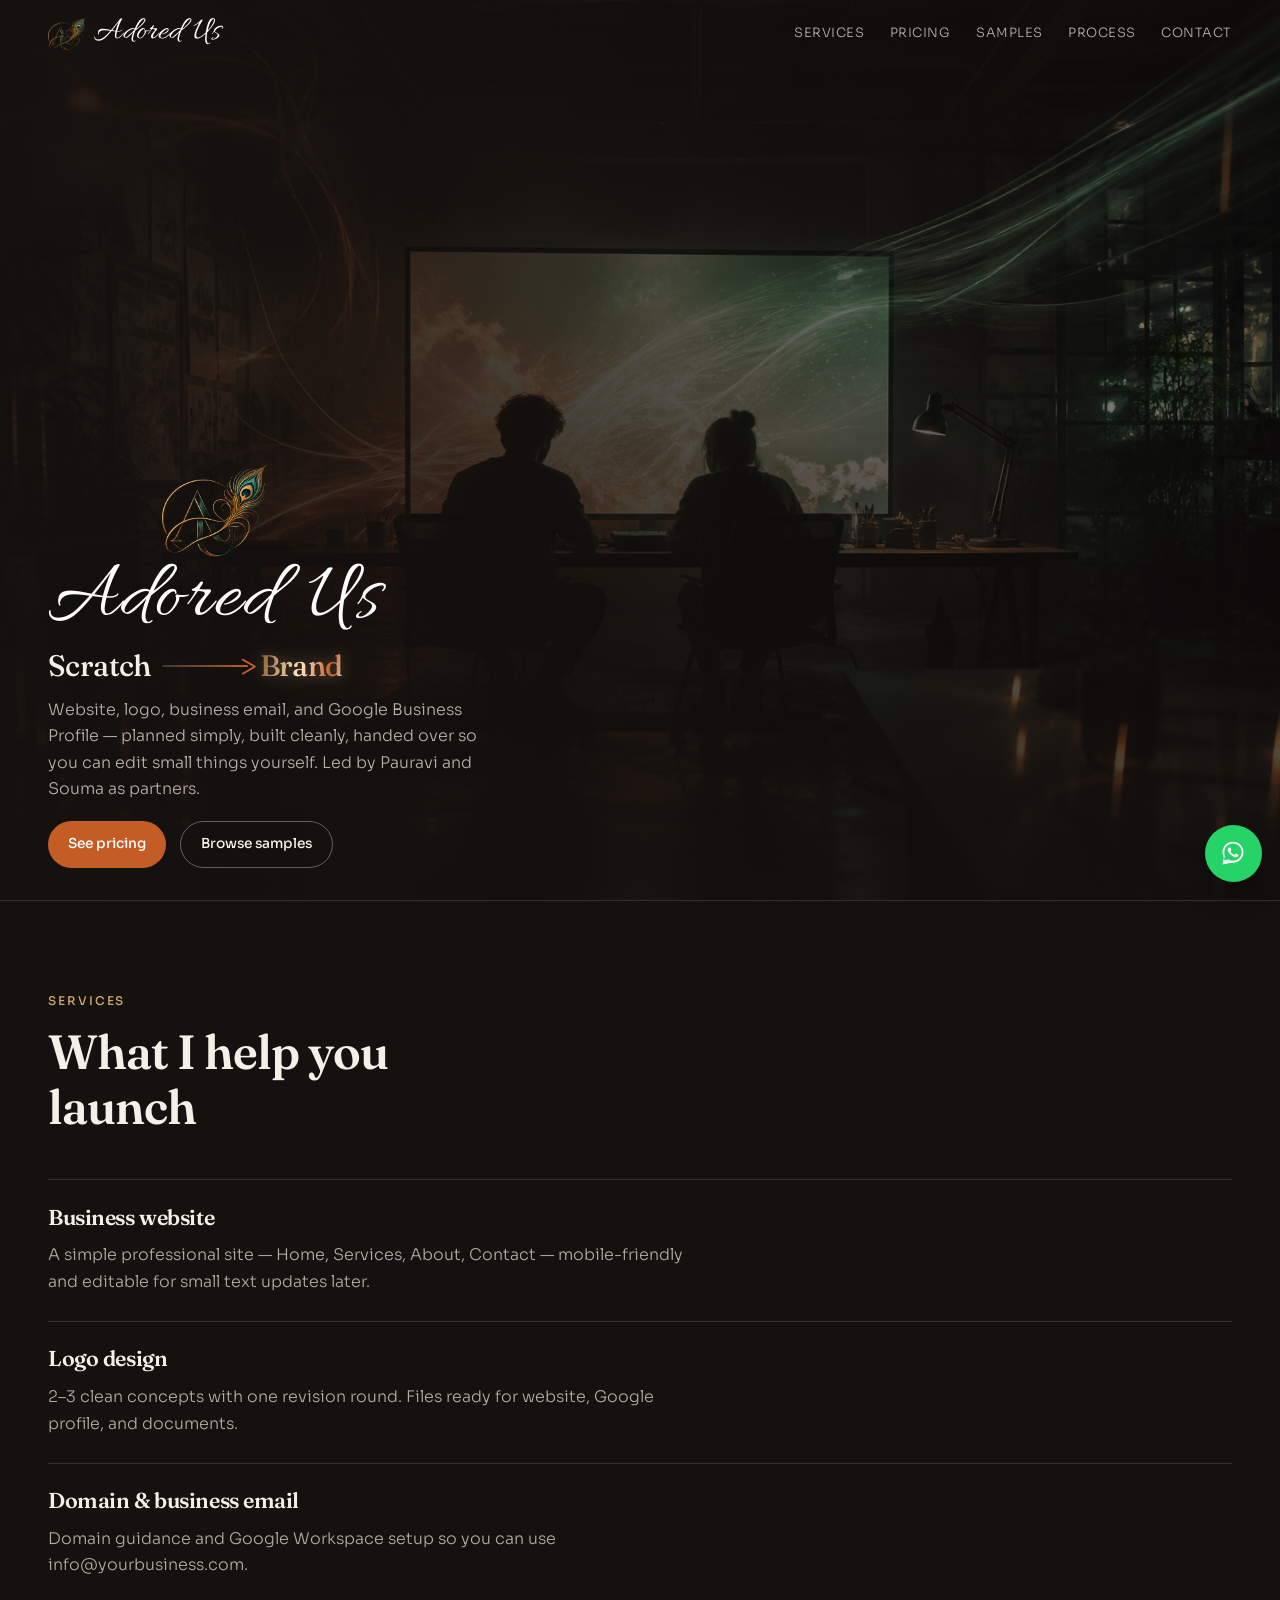
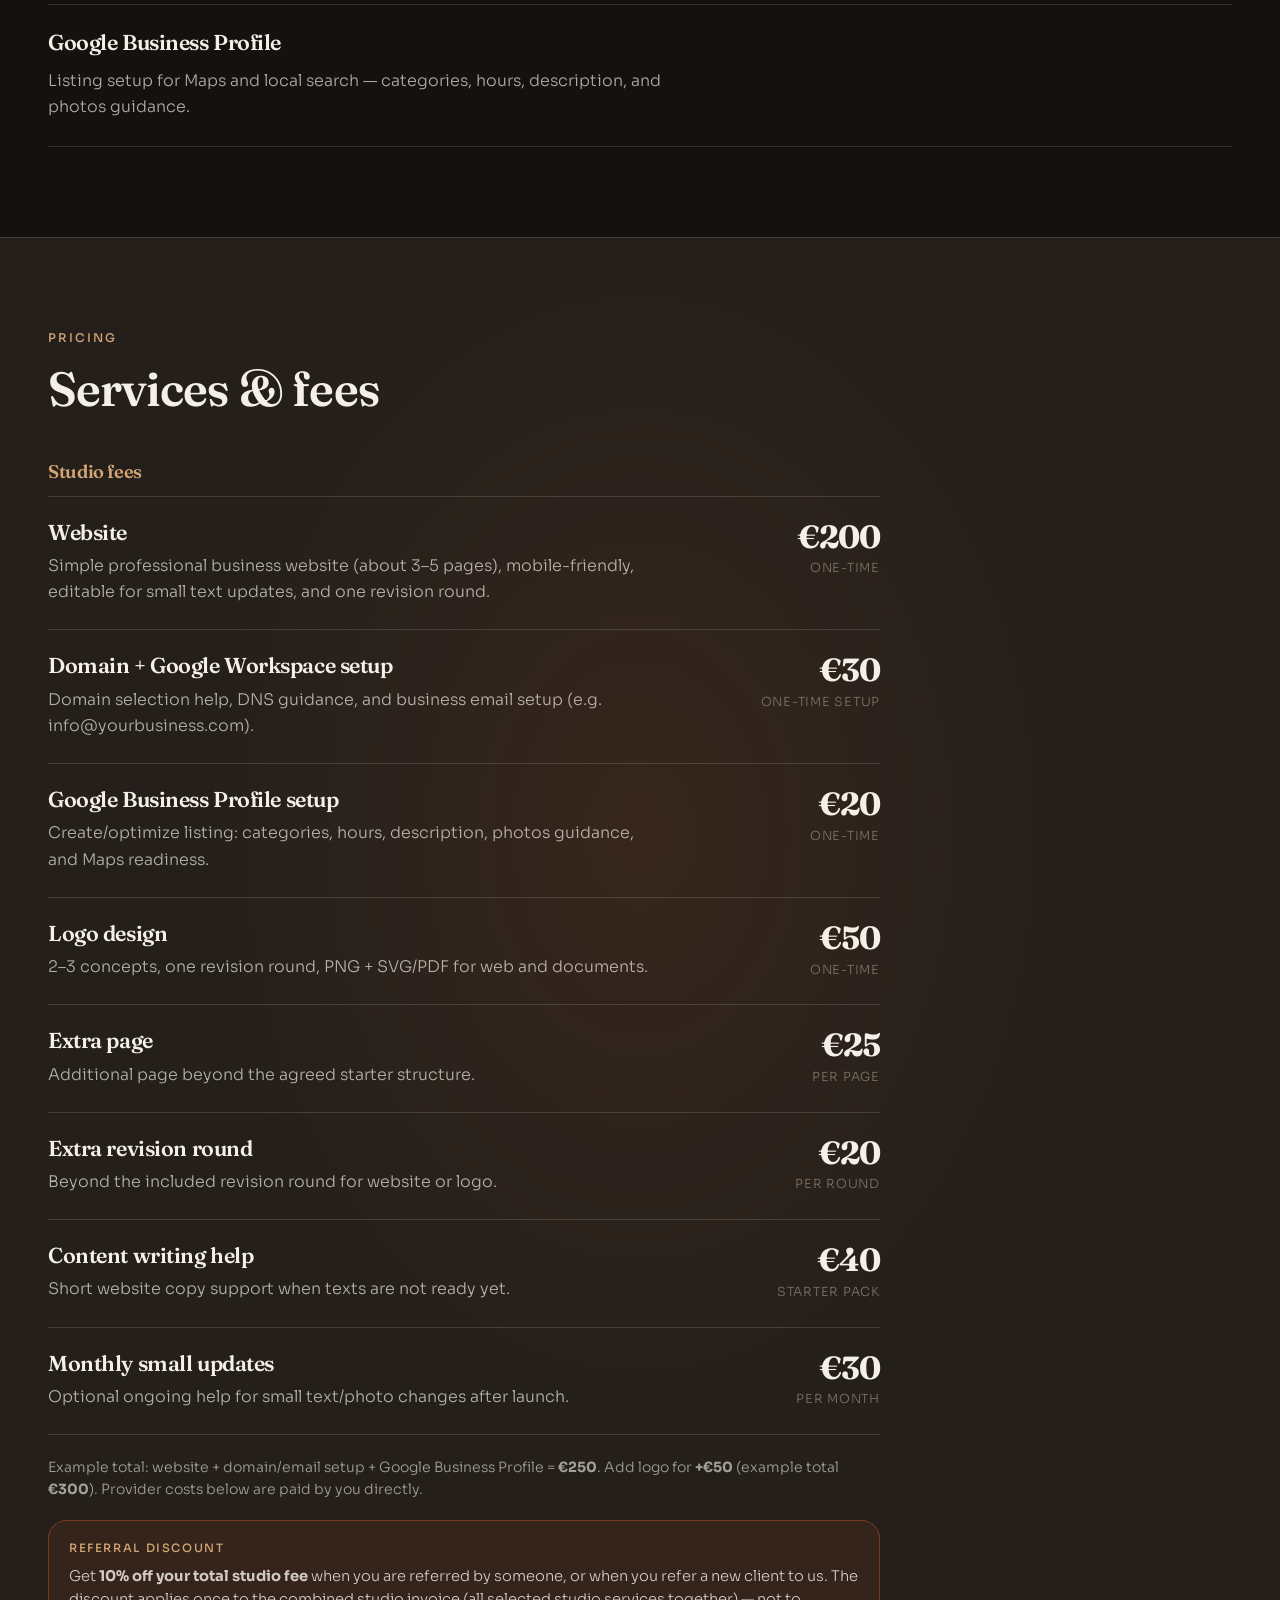
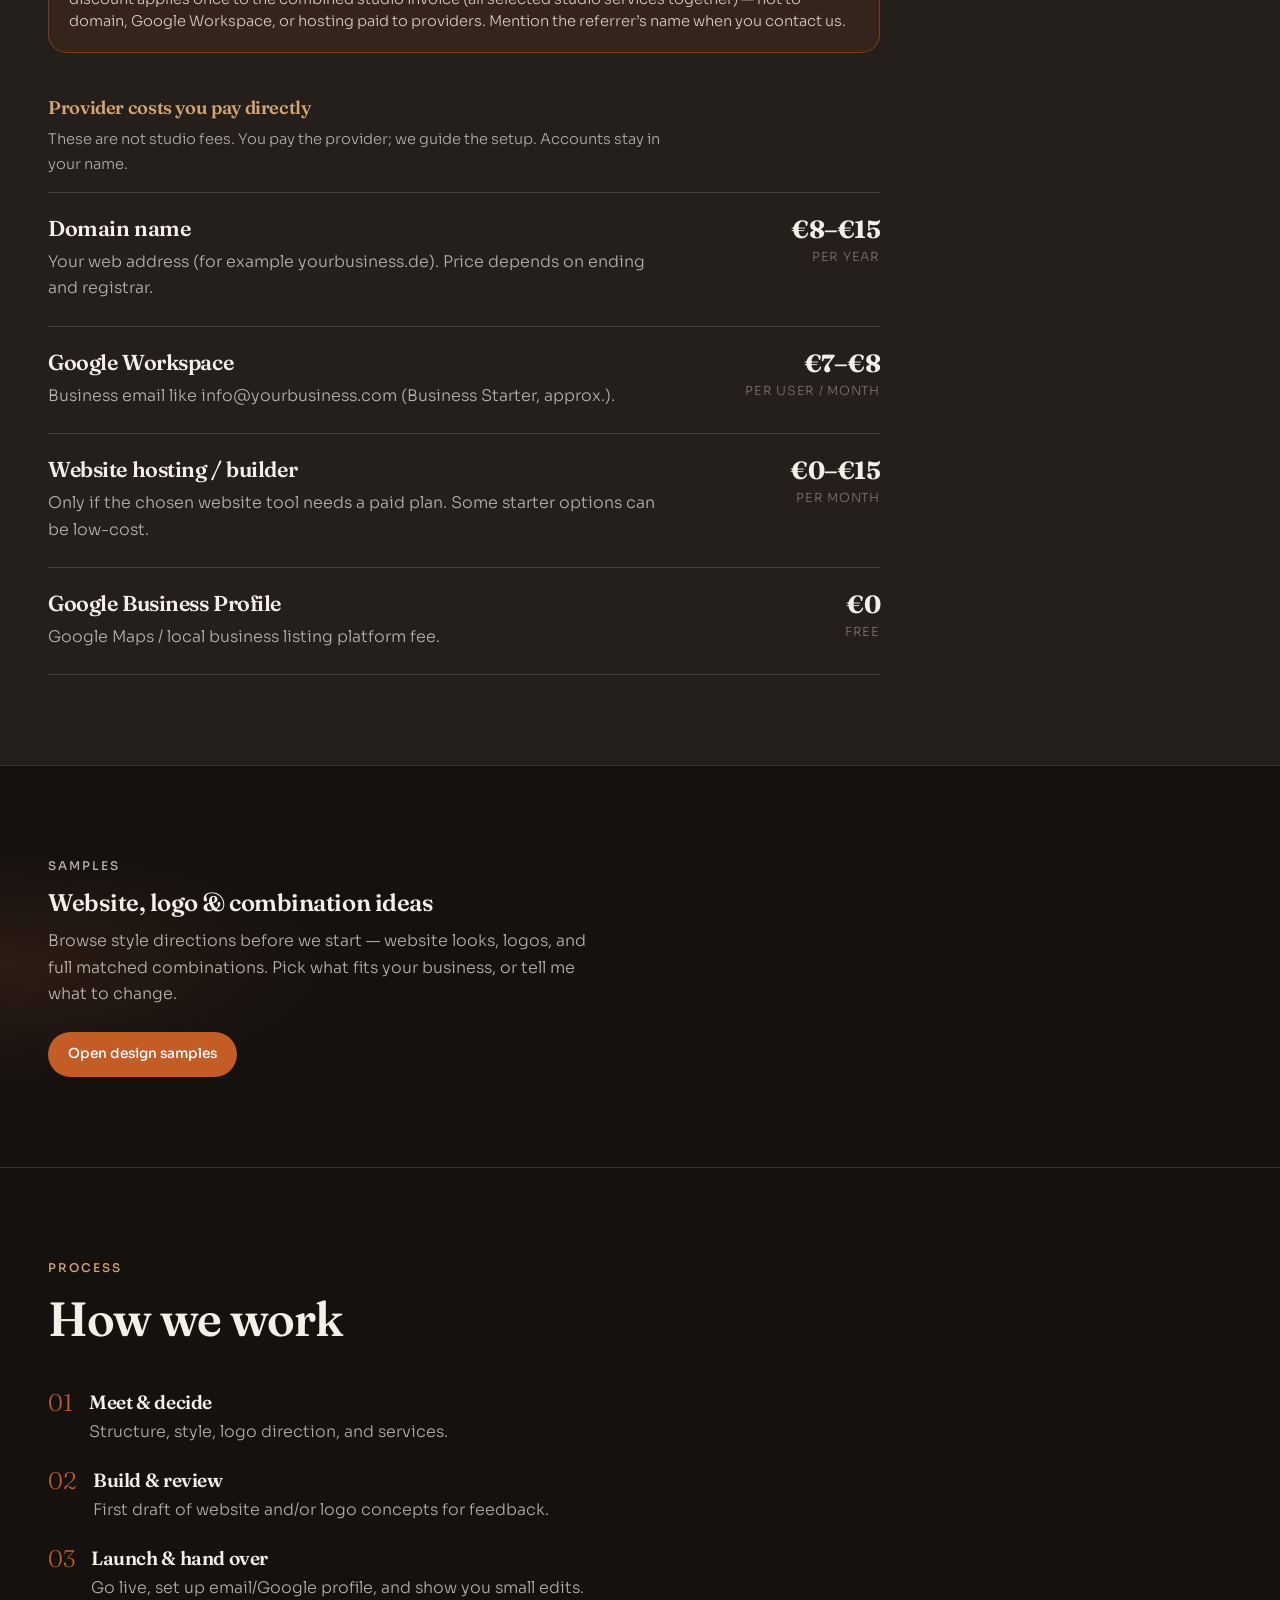
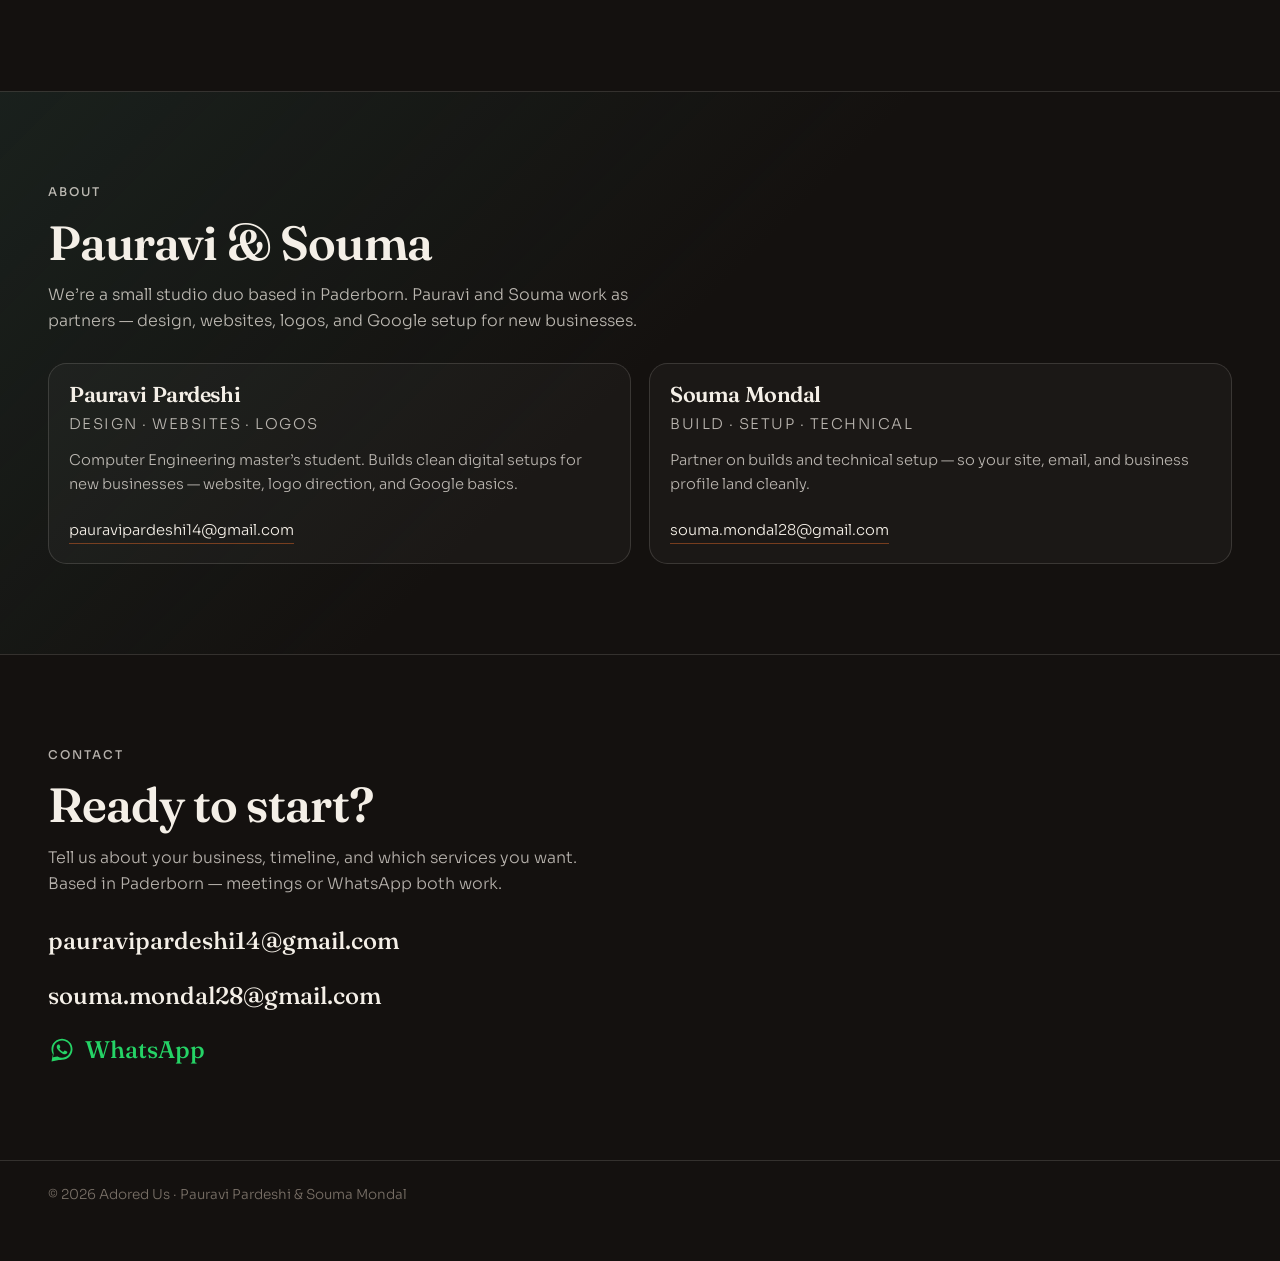
==== commit 8a6707ca: "Align Scratch line with body text and slightly enlarge hero logo." ====
--- a/index.html
+++ b/index.html
@@ -14,7 +14,7 @@
       href="https://fonts.googleapis.com/css2?family=Allura&family=Fraunces:opsz,wght@9..144,500;9..144,600;9..144,700&family=Sora:wght@300;400;500;600&display=swap"
       rel="stylesheet"
     />
-    <link rel="stylesheet" href="css/styles.css?v=13" />
+    <link rel="stylesheet" href="css/styles.css?v=14" />
   </head>
   <body>
     <a class="skip" href="#main">Skip to content</a>
--- a/css/styles.css
+++ b/css/styles.css
@@ -178,6 +178,7 @@
   min-height: 100svh;
   display: grid;
   align-items: end;
+  justify-items: start;
   overflow: hidden;
 }
 
@@ -215,25 +216,27 @@
 .hero-copy {
   position: relative;
   z-index: 1;
+  width: 100%;
   max-width: 42rem;
-  padding: calc(var(--header-h) + 3rem) clamp(1.25rem, 4vw, 3rem) clamp(3rem, 8vh, 5rem);
+  padding: calc(var(--header-h) + 1.5rem) clamp(1.25rem, 4vw, 3rem) clamp(2rem, 4vh, 2.75rem);
   display: flex;
   flex-direction: column;
   align-items: flex-start;
+  text-align: left;
 }
 
 .hero-brand {
   display: inline-grid;
   justify-items: center;
-  gap: 0.06em;
-  margin: 0 auto 1.15rem;
-  font-size: clamp(3.6rem, 10vw, 6.4rem);
+  gap: 0.05em;
+  margin: 0 0 0.65rem;
+  font-size: clamp(3.1rem, 6.5vw, 5.2rem);
   line-height: 1;
 }
 
 .hero-mark {
   display: block;
-  width: 1.15em;
+  width: 1.28em;
   height: auto;
   max-width: none;
 }
@@ -256,17 +259,21 @@
 .hero-title {
   font-size: clamp(1.35rem, 2.5vw, 1.85rem);
   font-weight: 500;
-  max-width: none;
-  margin: 0 auto 1rem;
-  text-align: center;
-  align-self: center;
+  width: 100%;
+  max-width: 36ch;
+  margin: 0 0 0.7rem;
+  padding: 0;
+  text-align: left;
+  align-self: flex-start;
 }
 
 .path-line {
-  display: inline-flex;
+  display: flex;
   align-items: center;
+  justify-content: flex-start;
   gap: 0.7rem;
   white-space: nowrap;
+  width: 100%;
 }
 
 .path-scratch {
@@ -408,14 +415,29 @@
 
 .hero-lead {
   color: rgba(244, 239, 231, 0.72);
+  width: 100%;
   max-width: 36ch;
+  margin: 0;
 }
 
 .hero-actions {
   display: flex;
   flex-wrap: wrap;
   gap: 0.85rem;
-  margin-top: 1.75rem;
+  margin-top: 1.15rem;
+  width: 100%;
+  max-width: 36ch;
+}
+
+@media (min-width: 900px) {
+  .hero-copy {
+    padding-top: calc(var(--header-h) + 1rem);
+    padding-bottom: 2rem;
+  }
+
+  .hero-brand {
+    margin-bottom: 0.5rem;
+  }
 }
 
 .btn {
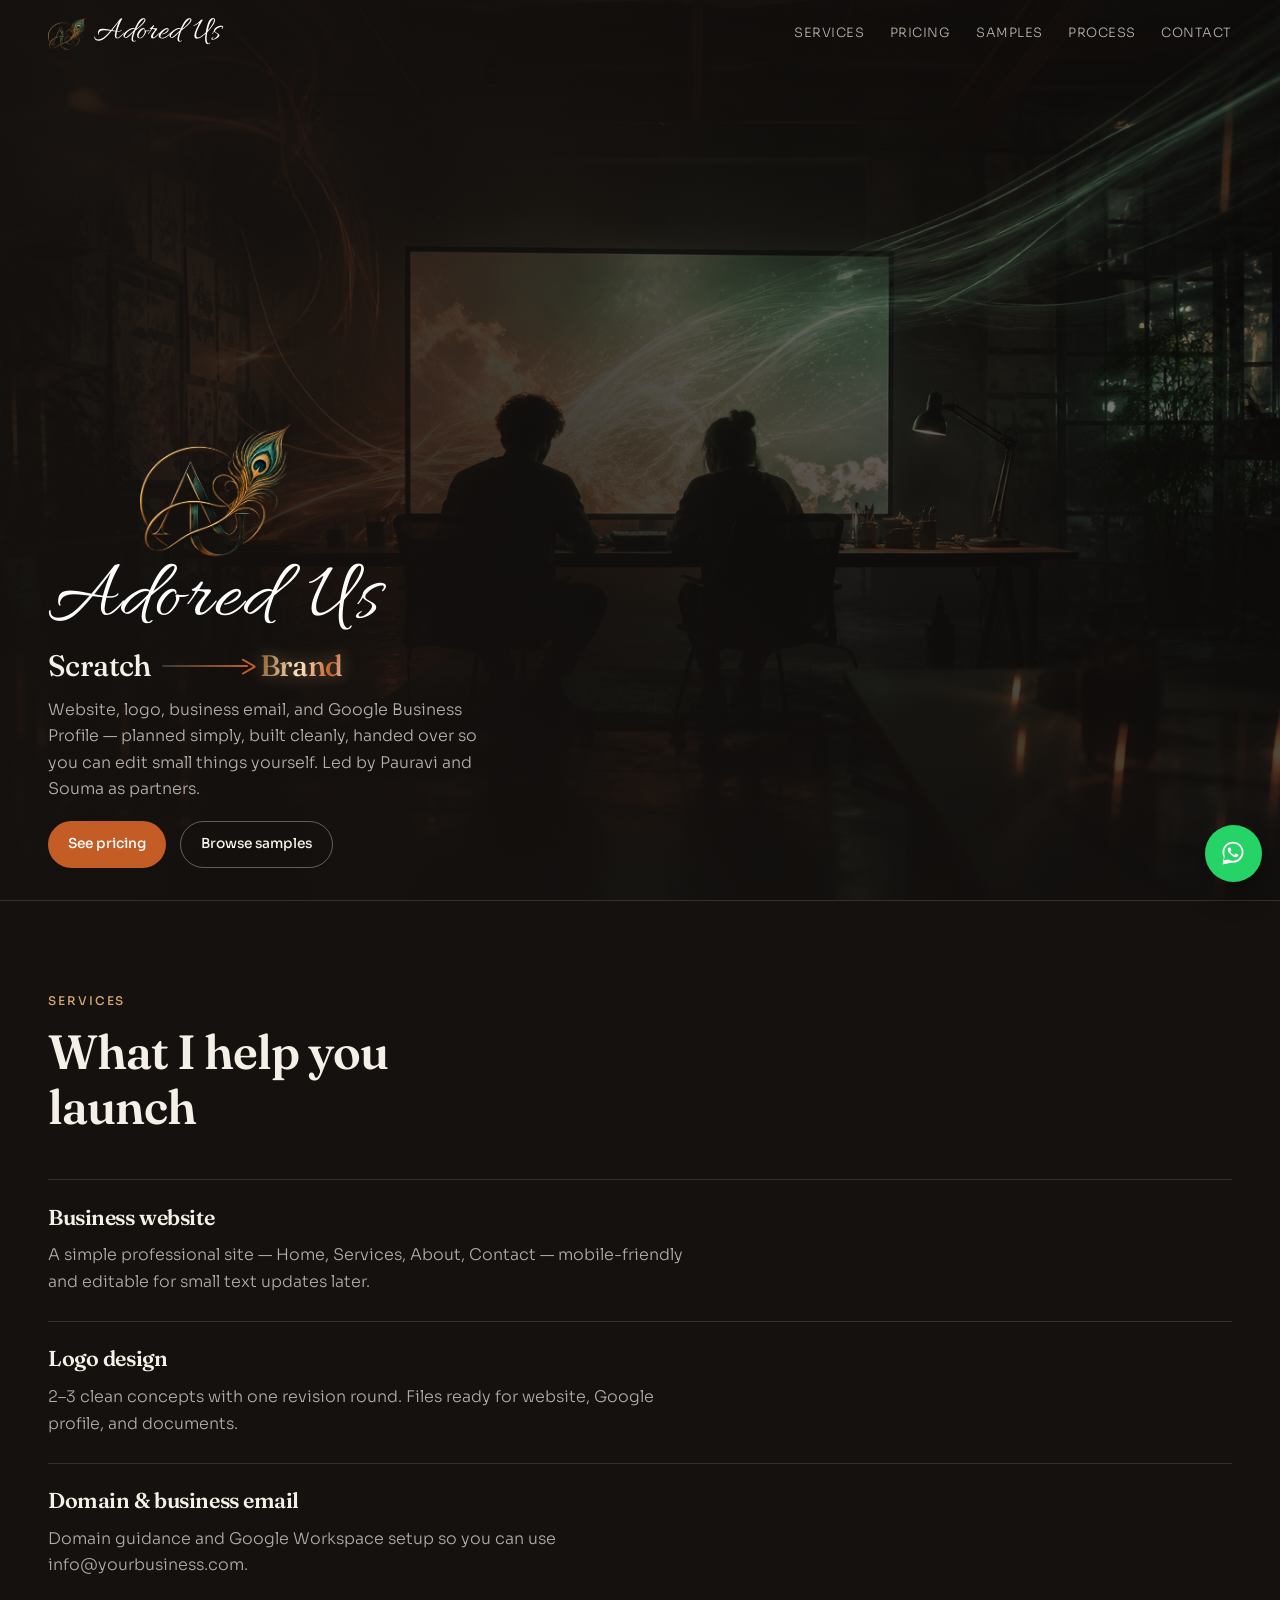
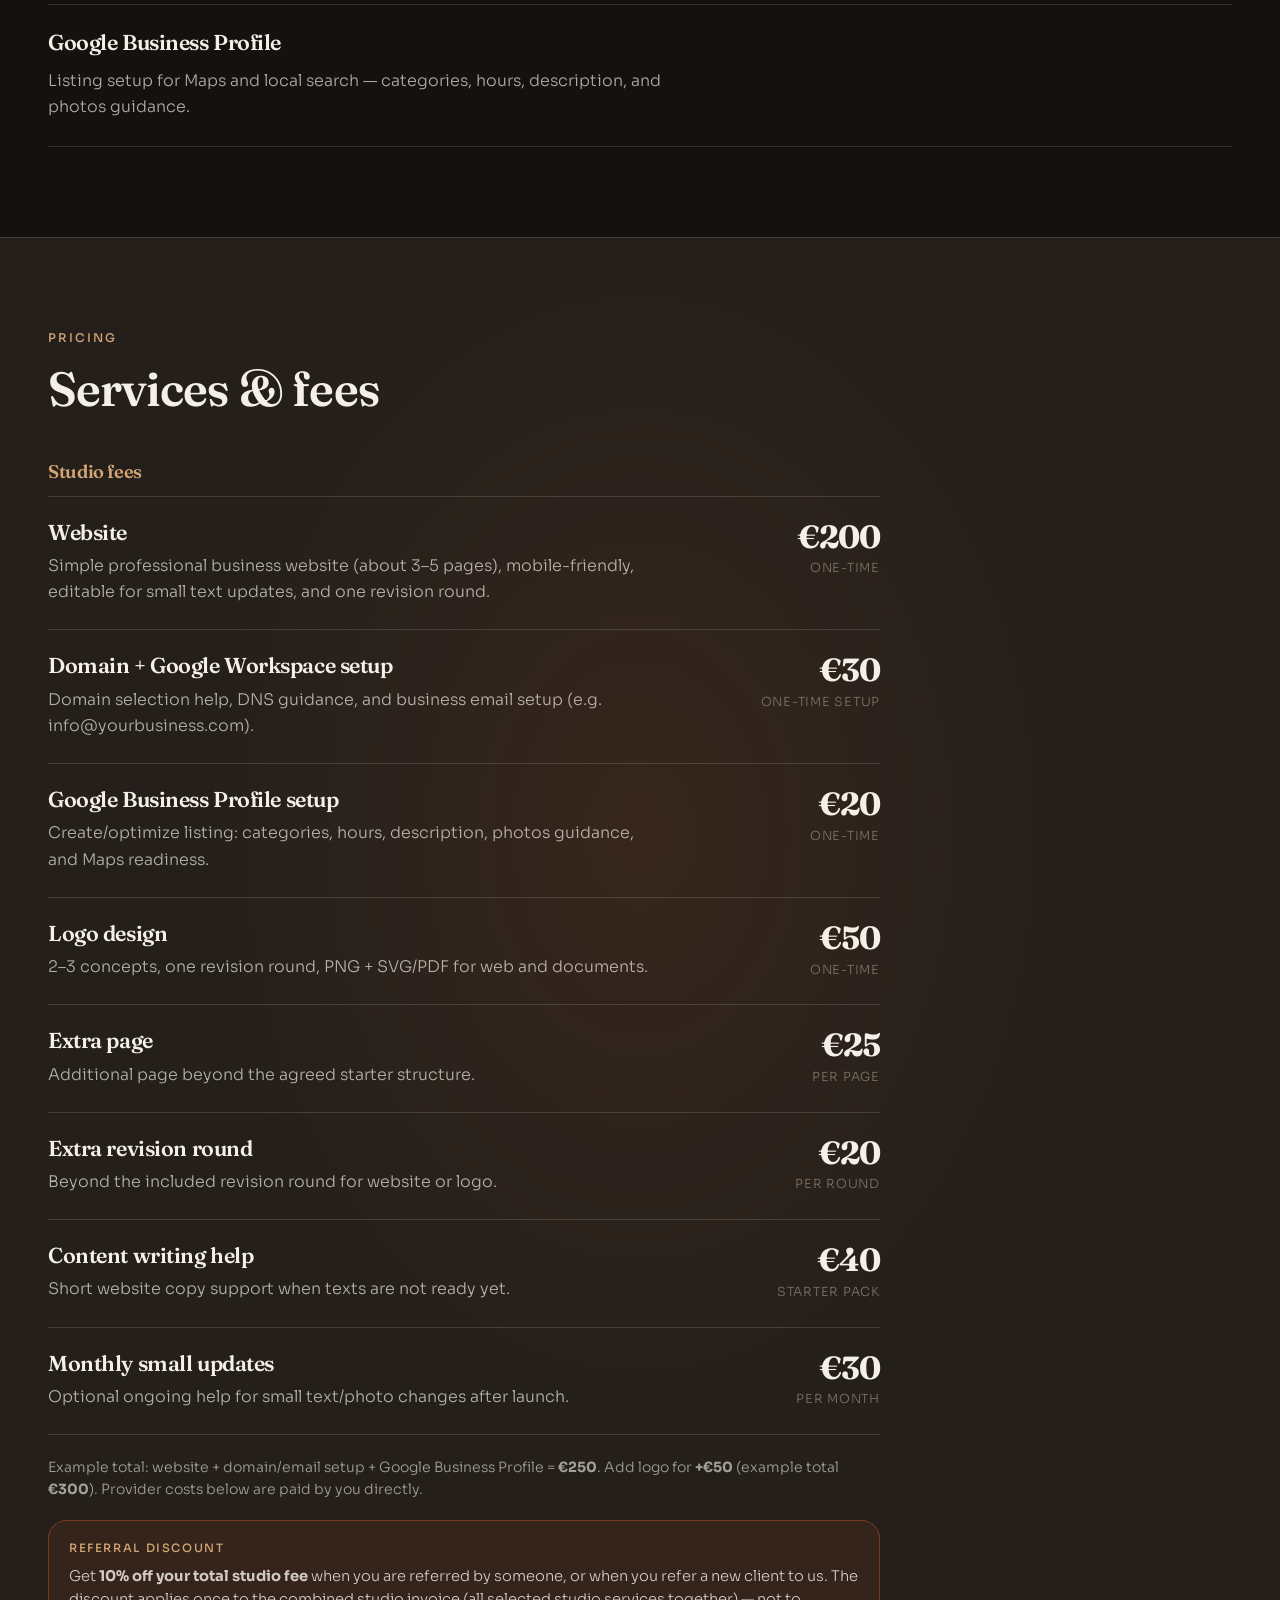
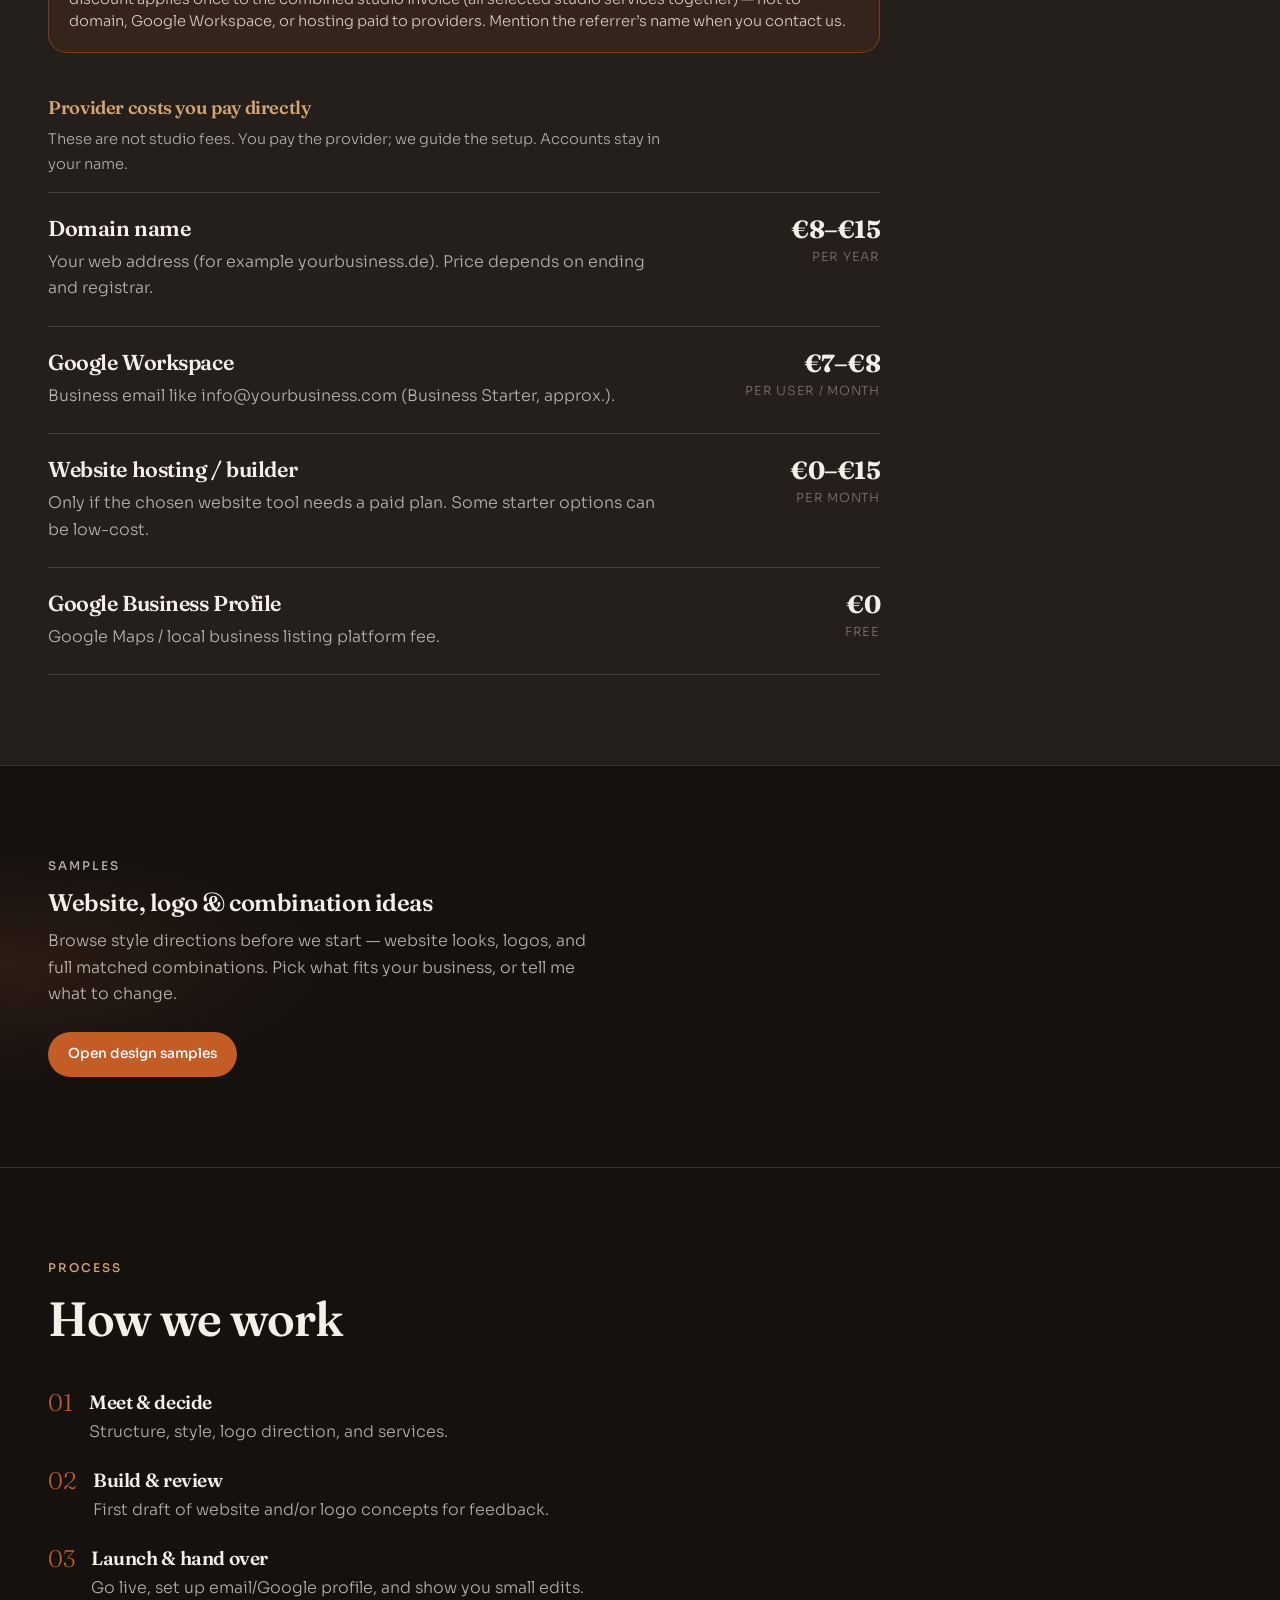
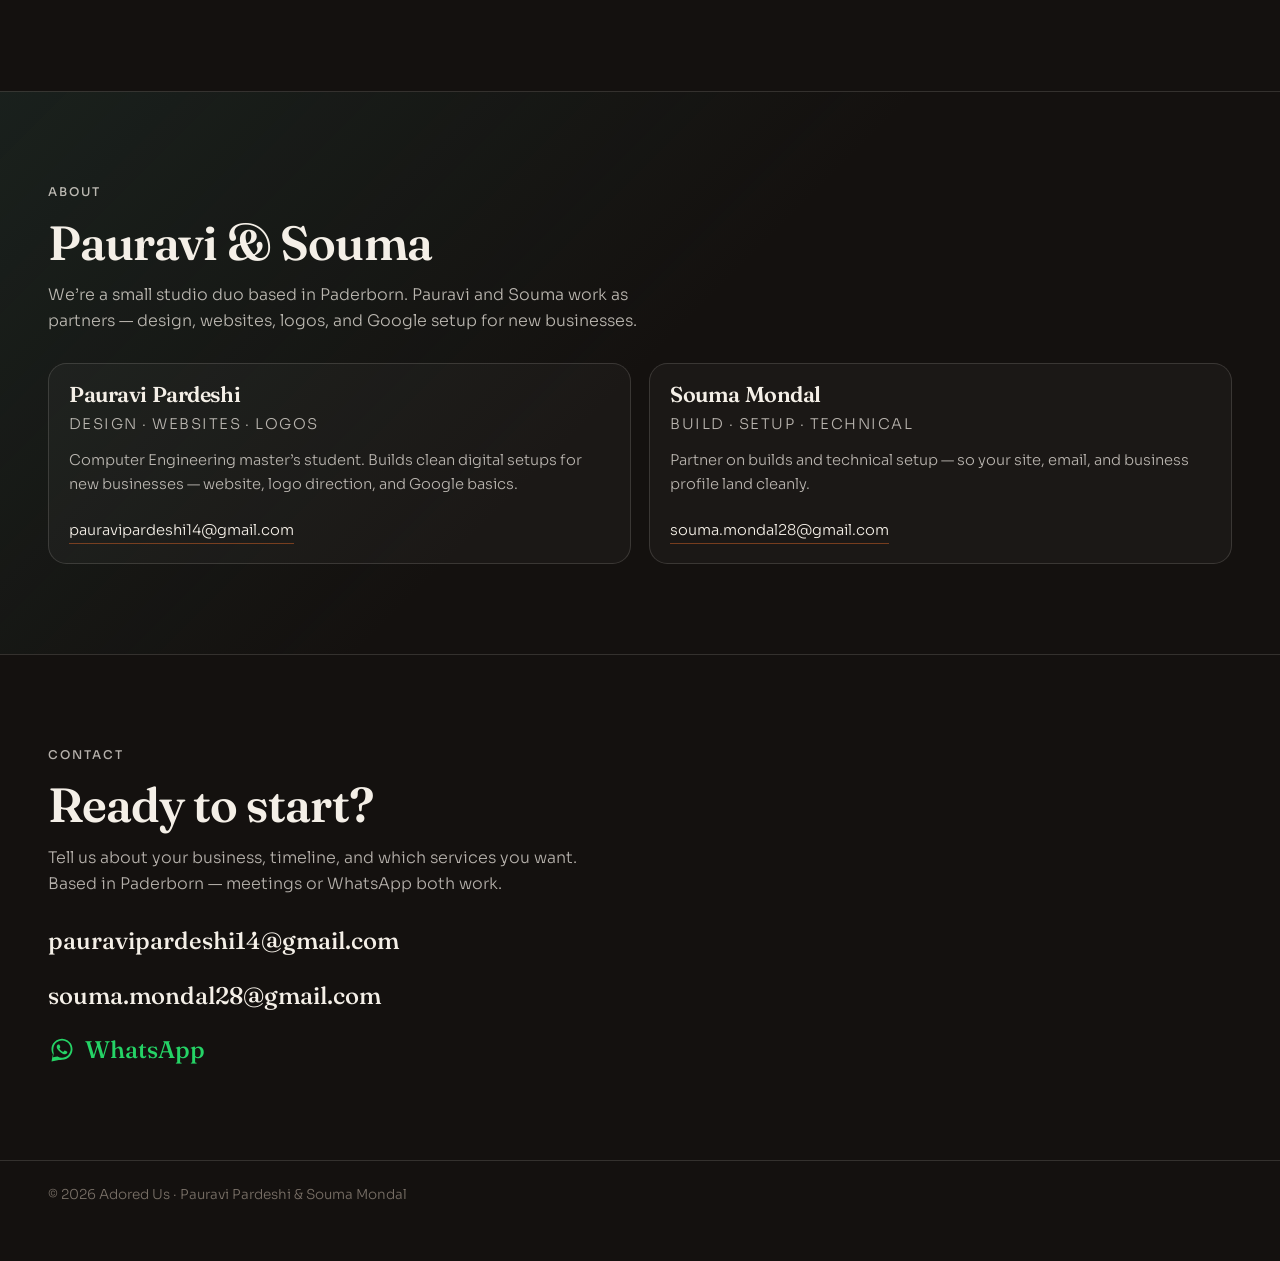
==== commit 20019734: "Enlarge hero peacock logo to about 4cm width." ====
--- a/index.html
+++ b/index.html
@@ -14,7 +14,7 @@
       href="https://fonts.googleapis.com/css2?family=Allura&family=Fraunces:opsz,wght@9..144,500;9..144,600;9..144,700&family=Sora:wght@300;400;500;600&display=swap"
       rel="stylesheet"
     />
-    <link rel="stylesheet" href="css/styles.css?v=14" />
+    <link rel="stylesheet" href="css/styles.css?v=15" />
   </head>
   <body>
     <a class="skip" href="#main">Skip to content</a>
--- a/css/styles.css
+++ b/css/styles.css
@@ -236,7 +236,7 @@
 
 .hero-mark {
   display: block;
-  width: 1.28em;
+  width: clamp(2.6rem, 4cm, 4cm);
   height: auto;
   max-width: none;
 }
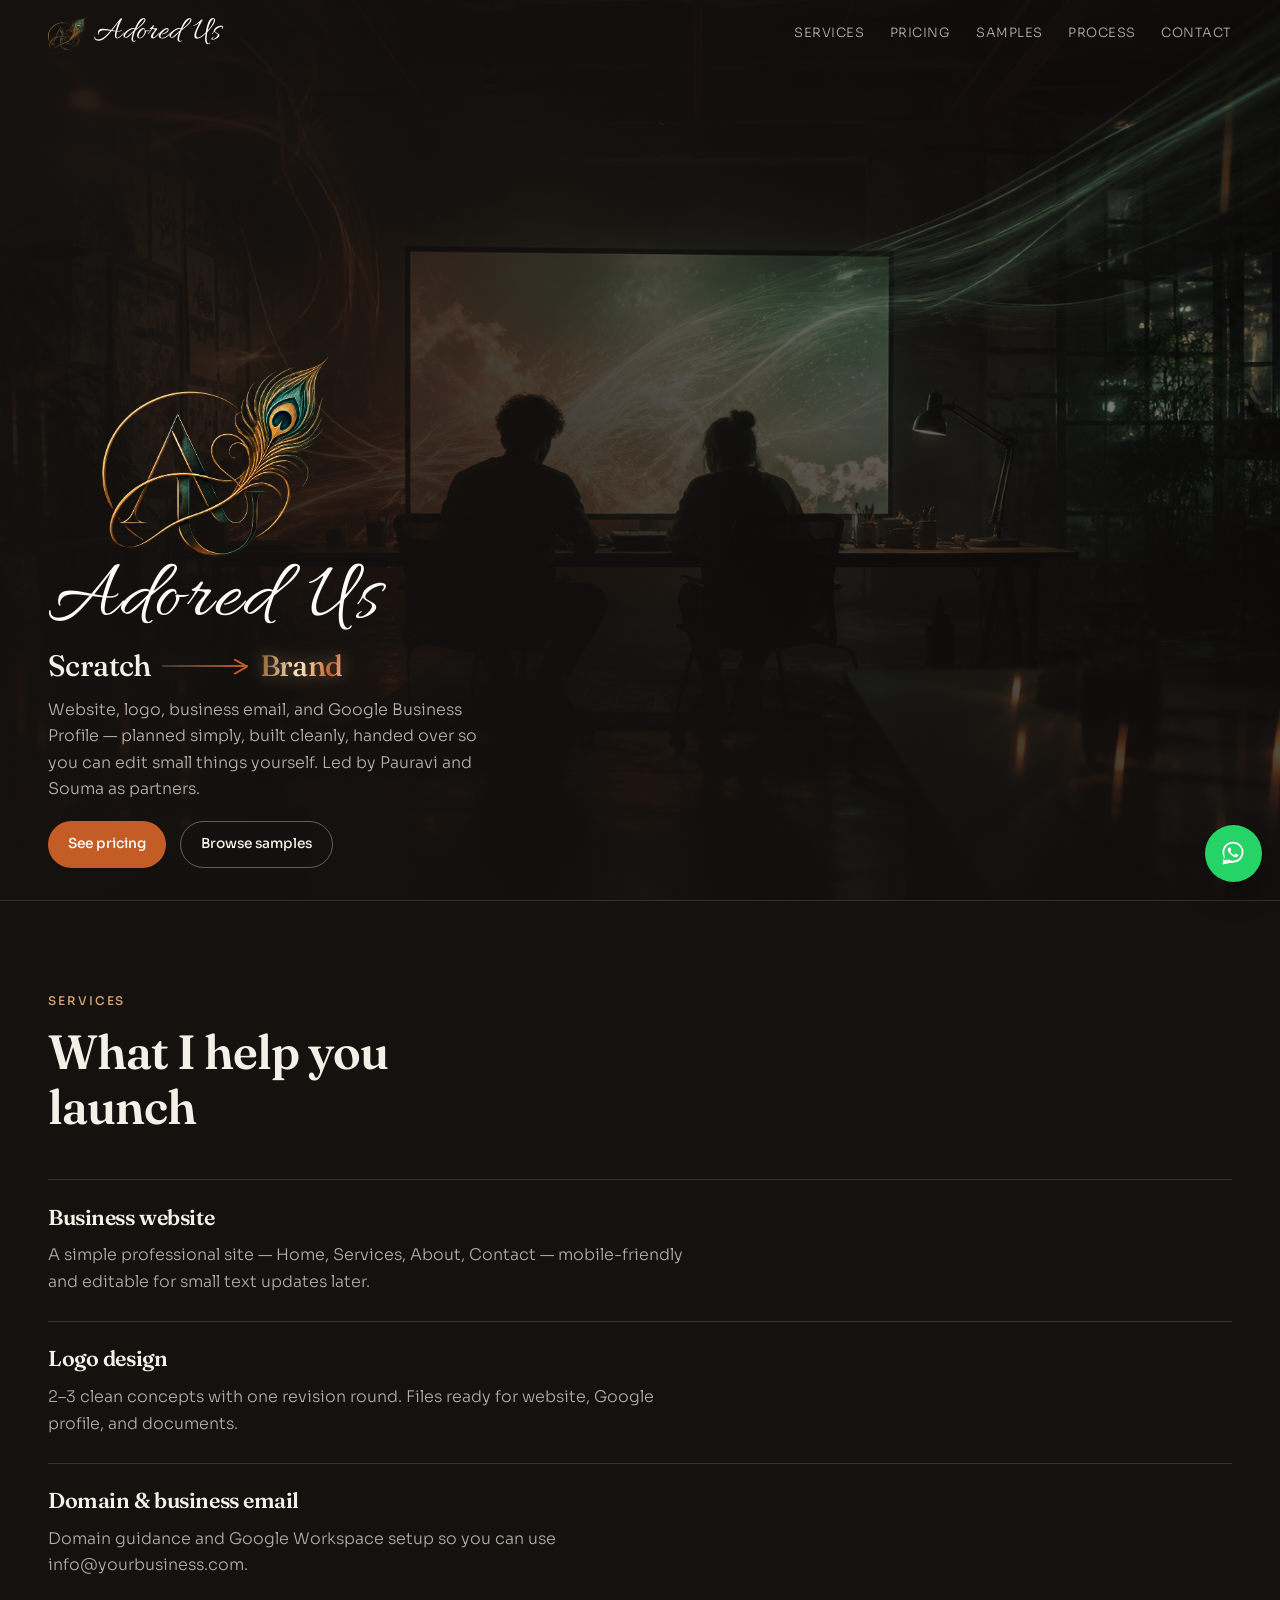
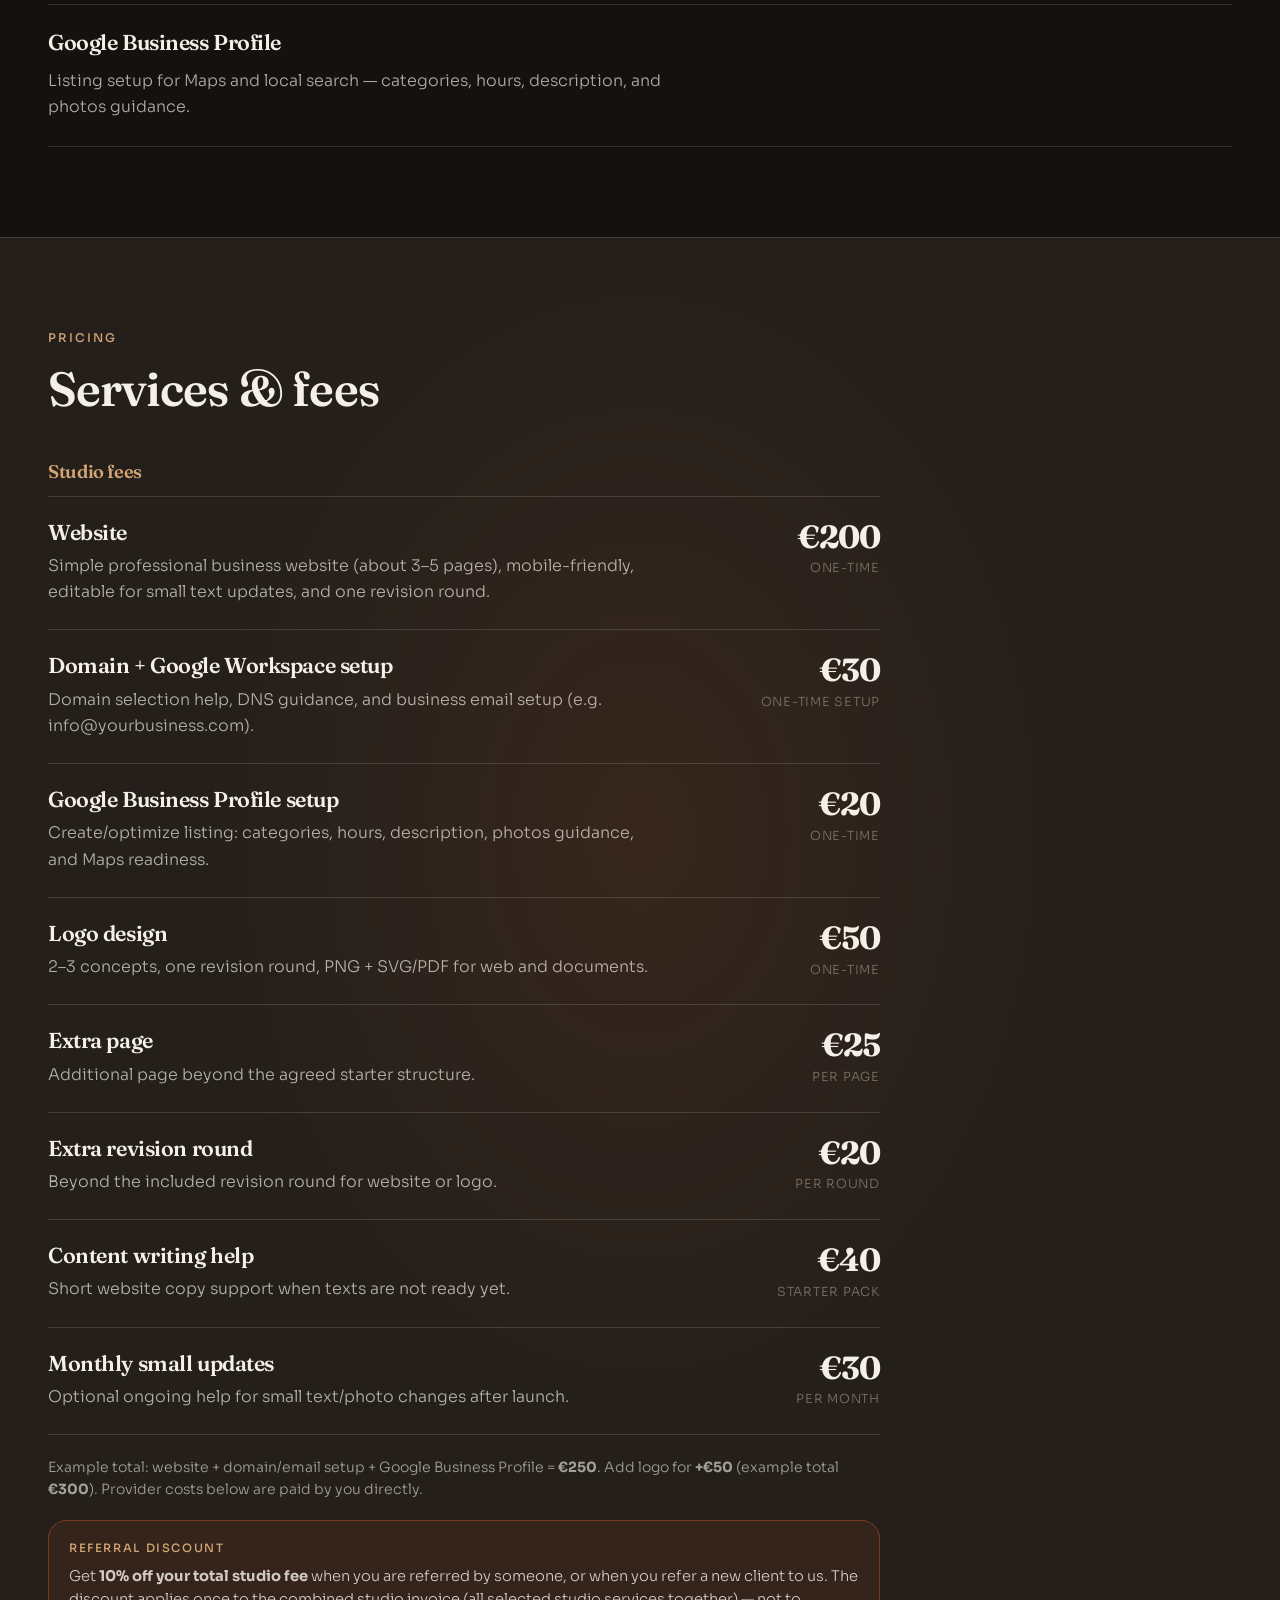
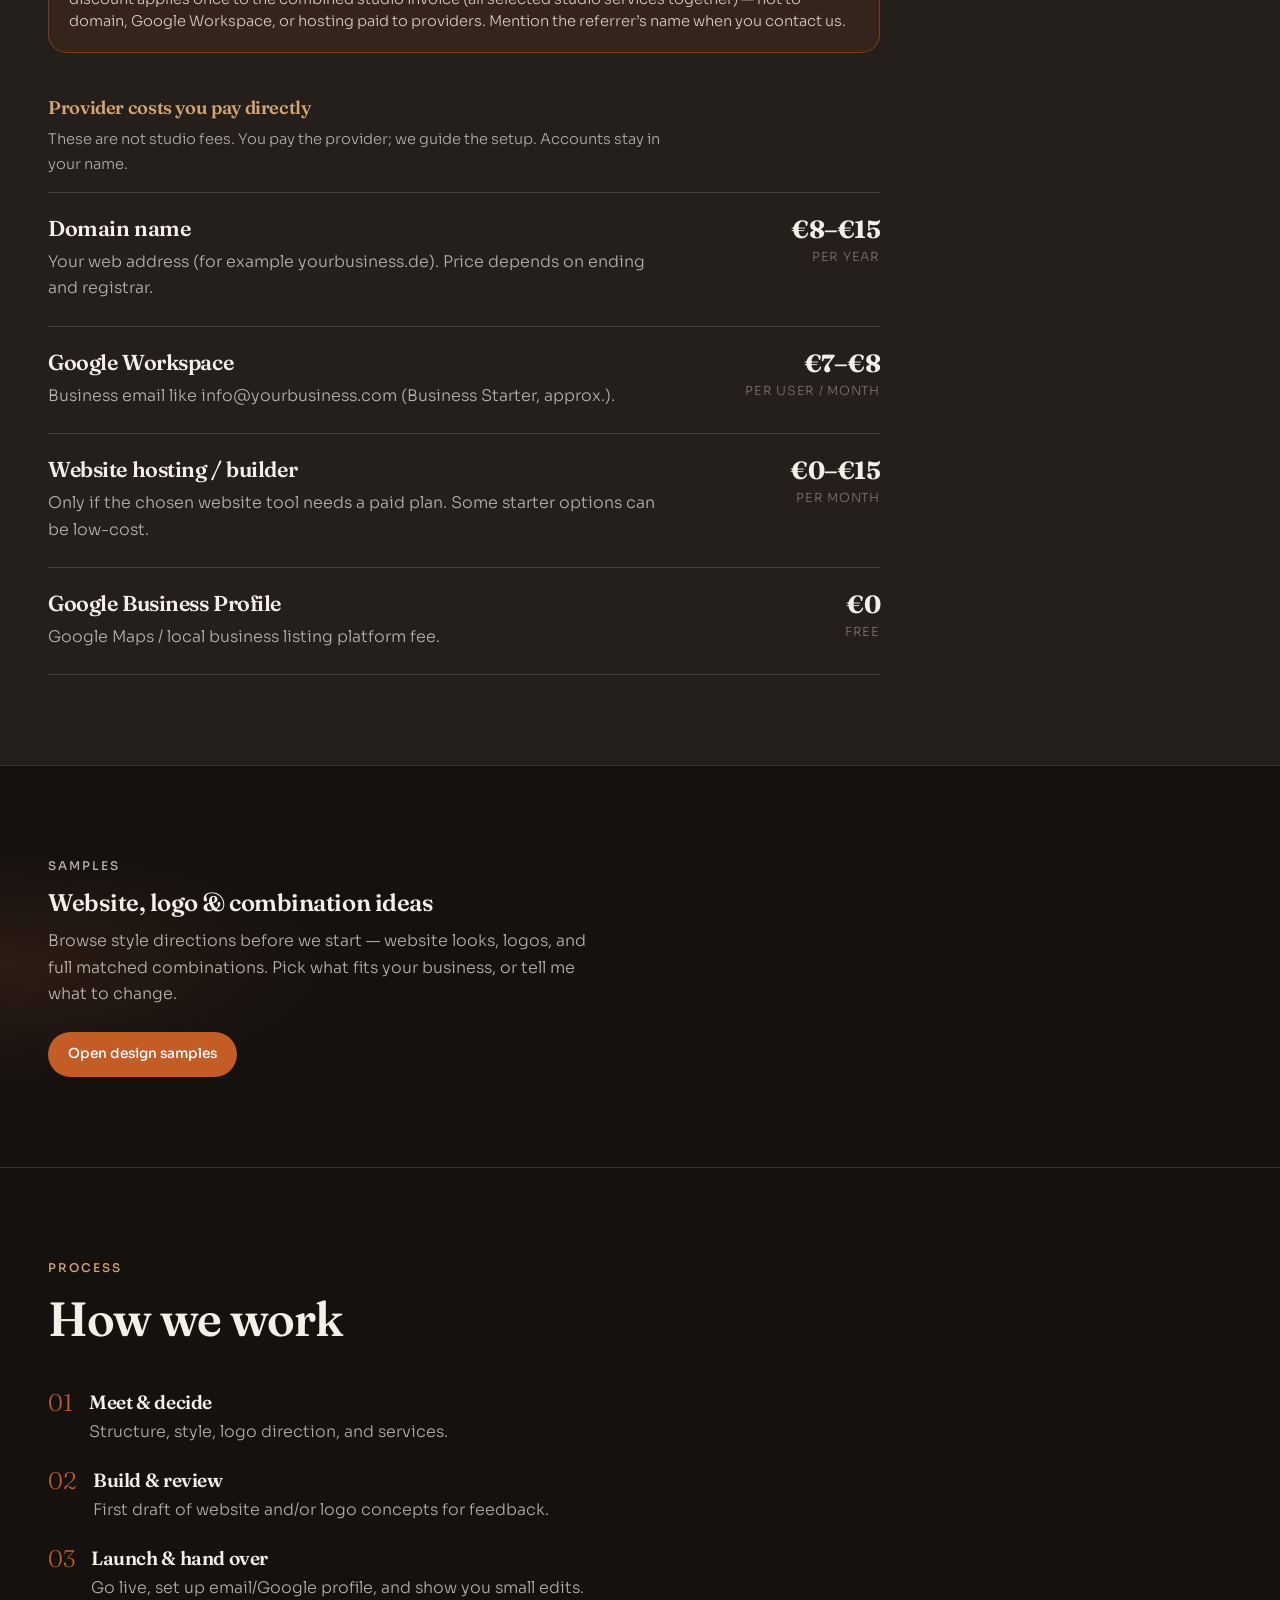
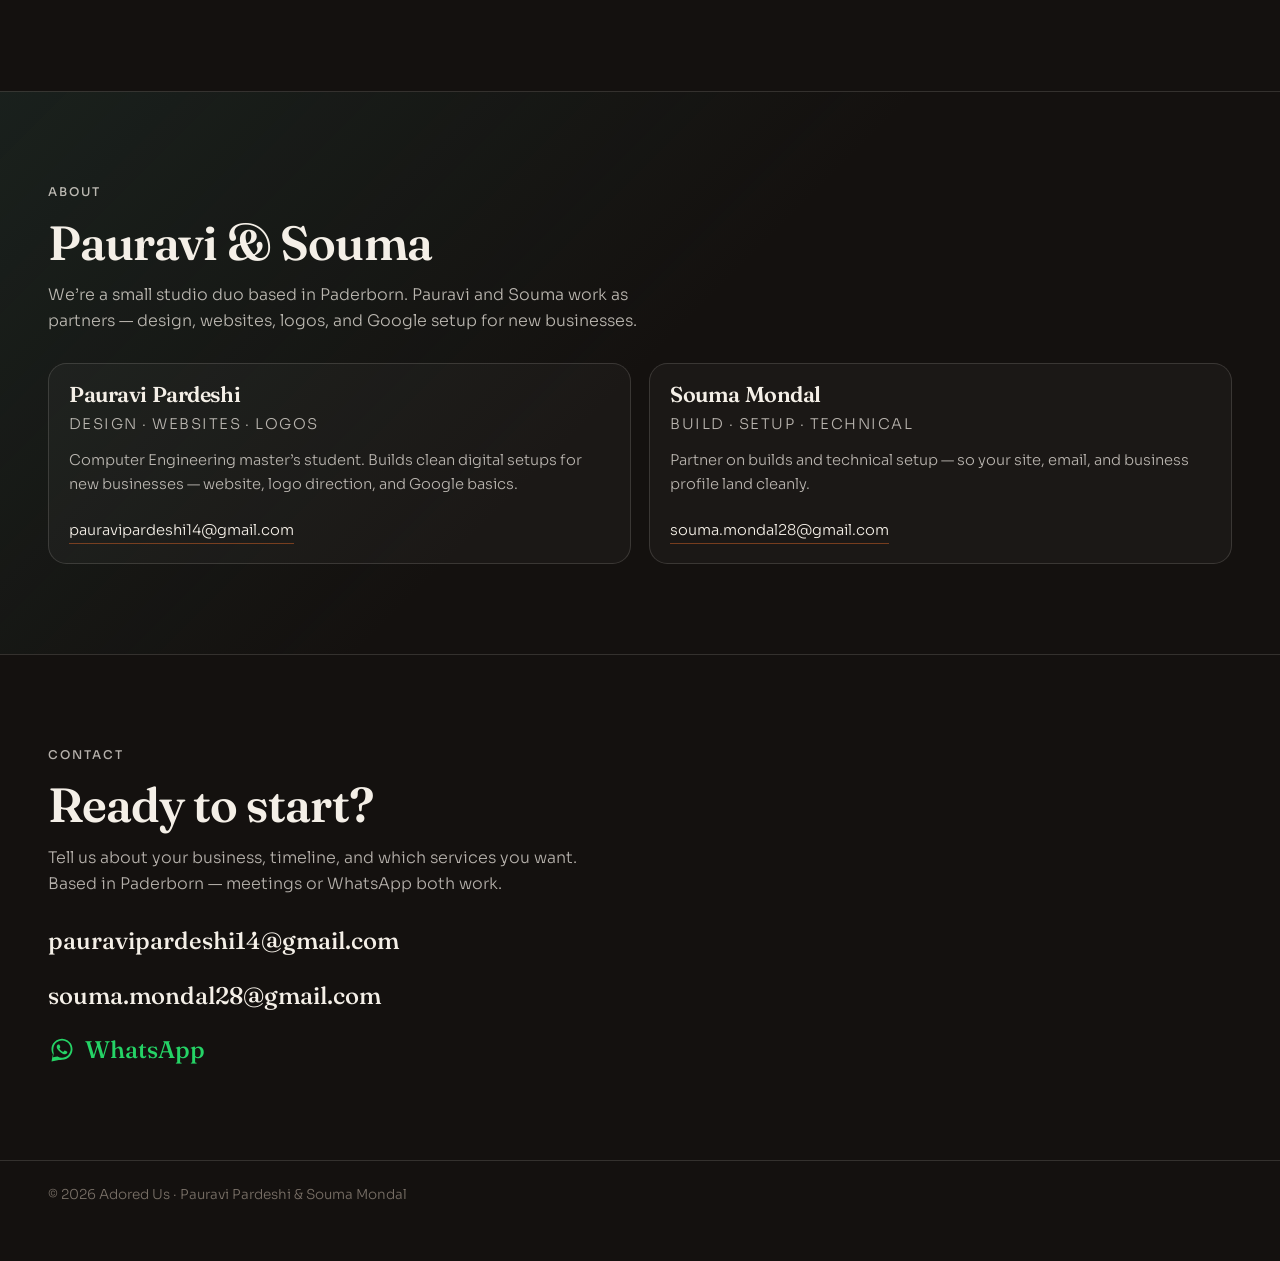
==== commit a9e3476d: "Sync Brand sparkles with arrow end, reset loop, and enlarge logo to 6cm." ====
--- a/index.html
+++ b/index.html
@@ -14,7 +14,7 @@
       href="https://fonts.googleapis.com/css2?family=Allura&family=Fraunces:opsz,wght@9..144,500;9..144,600;9..144,700&family=Sora:wght@300;400;500;600&display=swap"
       rel="stylesheet"
     />
-    <link rel="stylesheet" href="css/styles.css?v=15" />
+    <link rel="stylesheet" href="css/styles.css?v=16" />
   </head>
   <body>
     <a class="skip" href="#main">Skip to content</a>
@@ -424,6 +424,6 @@
       </svg>
     </a>
 
-    <script src="js/main.js"></script>
+    <script src="js/main.js?v=16"></script>
   </body>
 </html>
--- a/css/styles.css
+++ b/css/styles.css
@@ -236,7 +236,7 @@
 
 .hero-mark {
   display: block;
-  width: clamp(2.6rem, 4cm, 4cm);
+  width: clamp(3rem, 6cm, 6cm);
   height: auto;
   max-width: none;
 }
@@ -334,6 +334,18 @@
   opacity: 1;
   transform: none;
   animation: brand-shine 2.4s linear infinite;
+}
+
+.path-word-end.is-in::before {
+  animation: star-twinkle 1.15s ease-in-out infinite;
+}
+
+.path-word-end.is-in::after {
+  animation: star-twinkle 1.15s ease-in-out 0.35s infinite;
+}
+
+.path-word-end.is-in .brand-glints {
+  animation: star-twinkle 0.9s ease-in-out 0.2s infinite;
 }
 
 .path-word-end::before,
@@ -355,7 +367,7 @@
     radial-gradient(1px 1px at 92% 76%, #ffe7c2 80%, transparent 81%);
   mix-blend-mode: screen;
   opacity: 0;
-  animation: star-twinkle 1.15s ease-in-out 2.2s infinite;
+  animation: none;
 }
 
 .path-word-end::after {
@@ -369,7 +381,7 @@
     radial-gradient(0.9px 0.9px at 72% 20%, #fff 80%, transparent 81%),
     radial-gradient(1.1px 1.1px at 82% 90%, #ffd9a0 80%, transparent 81%),
     radial-gradient(1px 1px at 90% 68%, #fff 80%, transparent 81%);
-  animation-delay: 2.7s;
+  animation: none;
 }
 
 .brand-glints {
@@ -385,7 +397,7 @@
     radial-gradient(1px 1px at 93% 74%, #ffe7c2 70%, transparent 71%);
   mix-blend-mode: screen;
   opacity: 0;
-  animation: star-twinkle 0.9s ease-in-out 2.5s infinite;
+  animation: none;
 }
 
 @keyframes word-in {
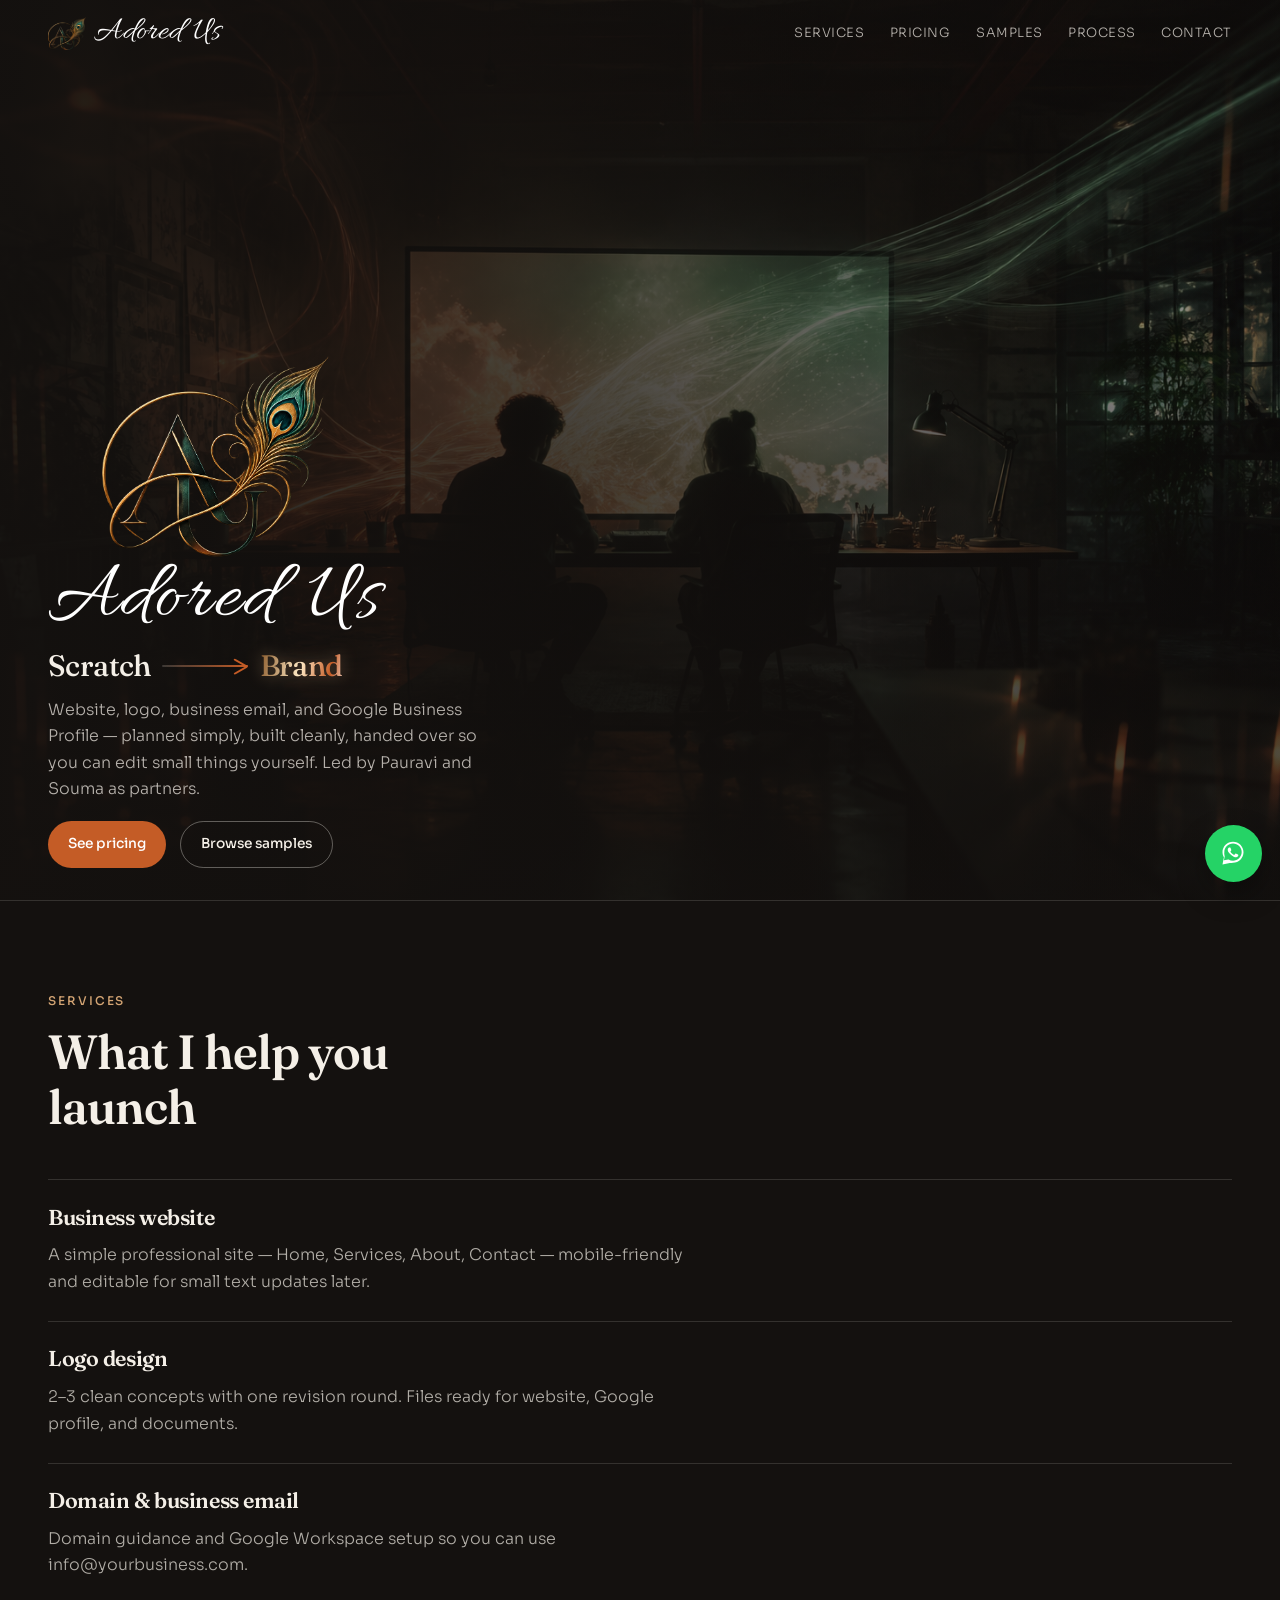
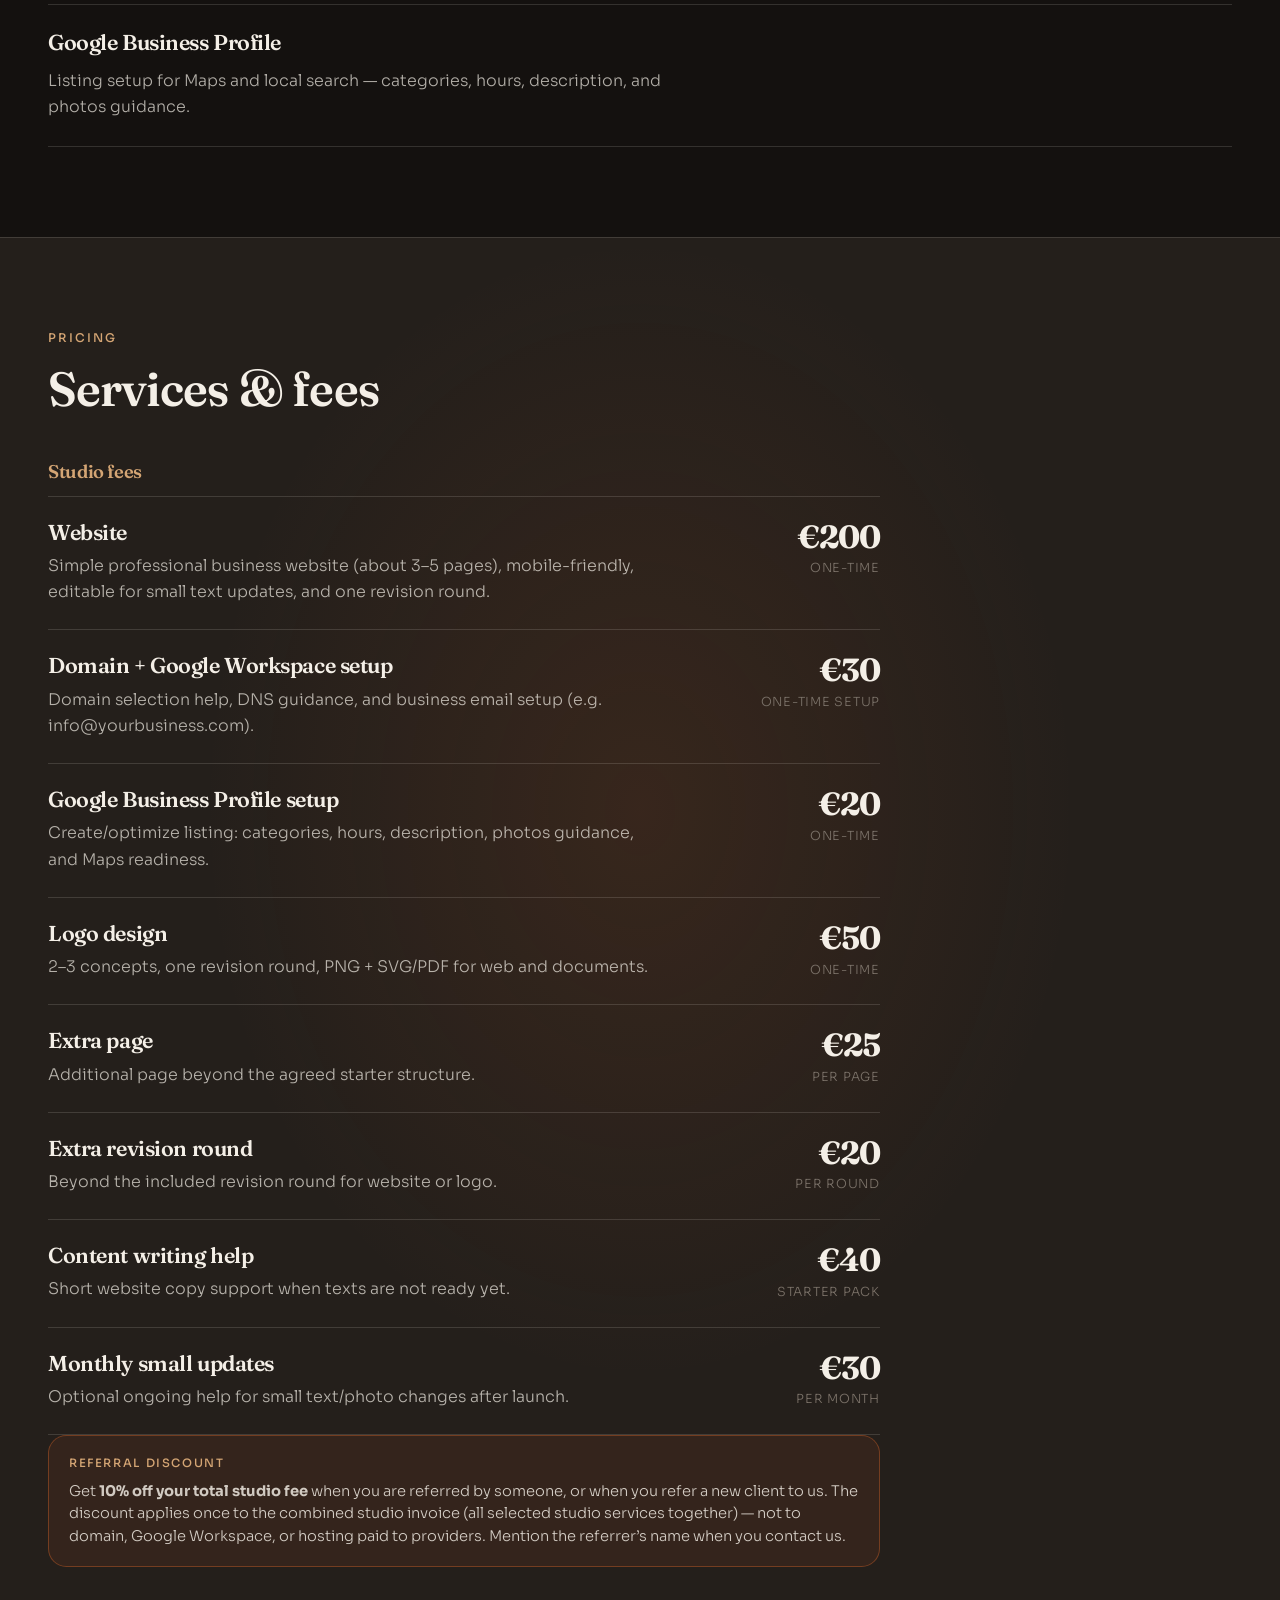
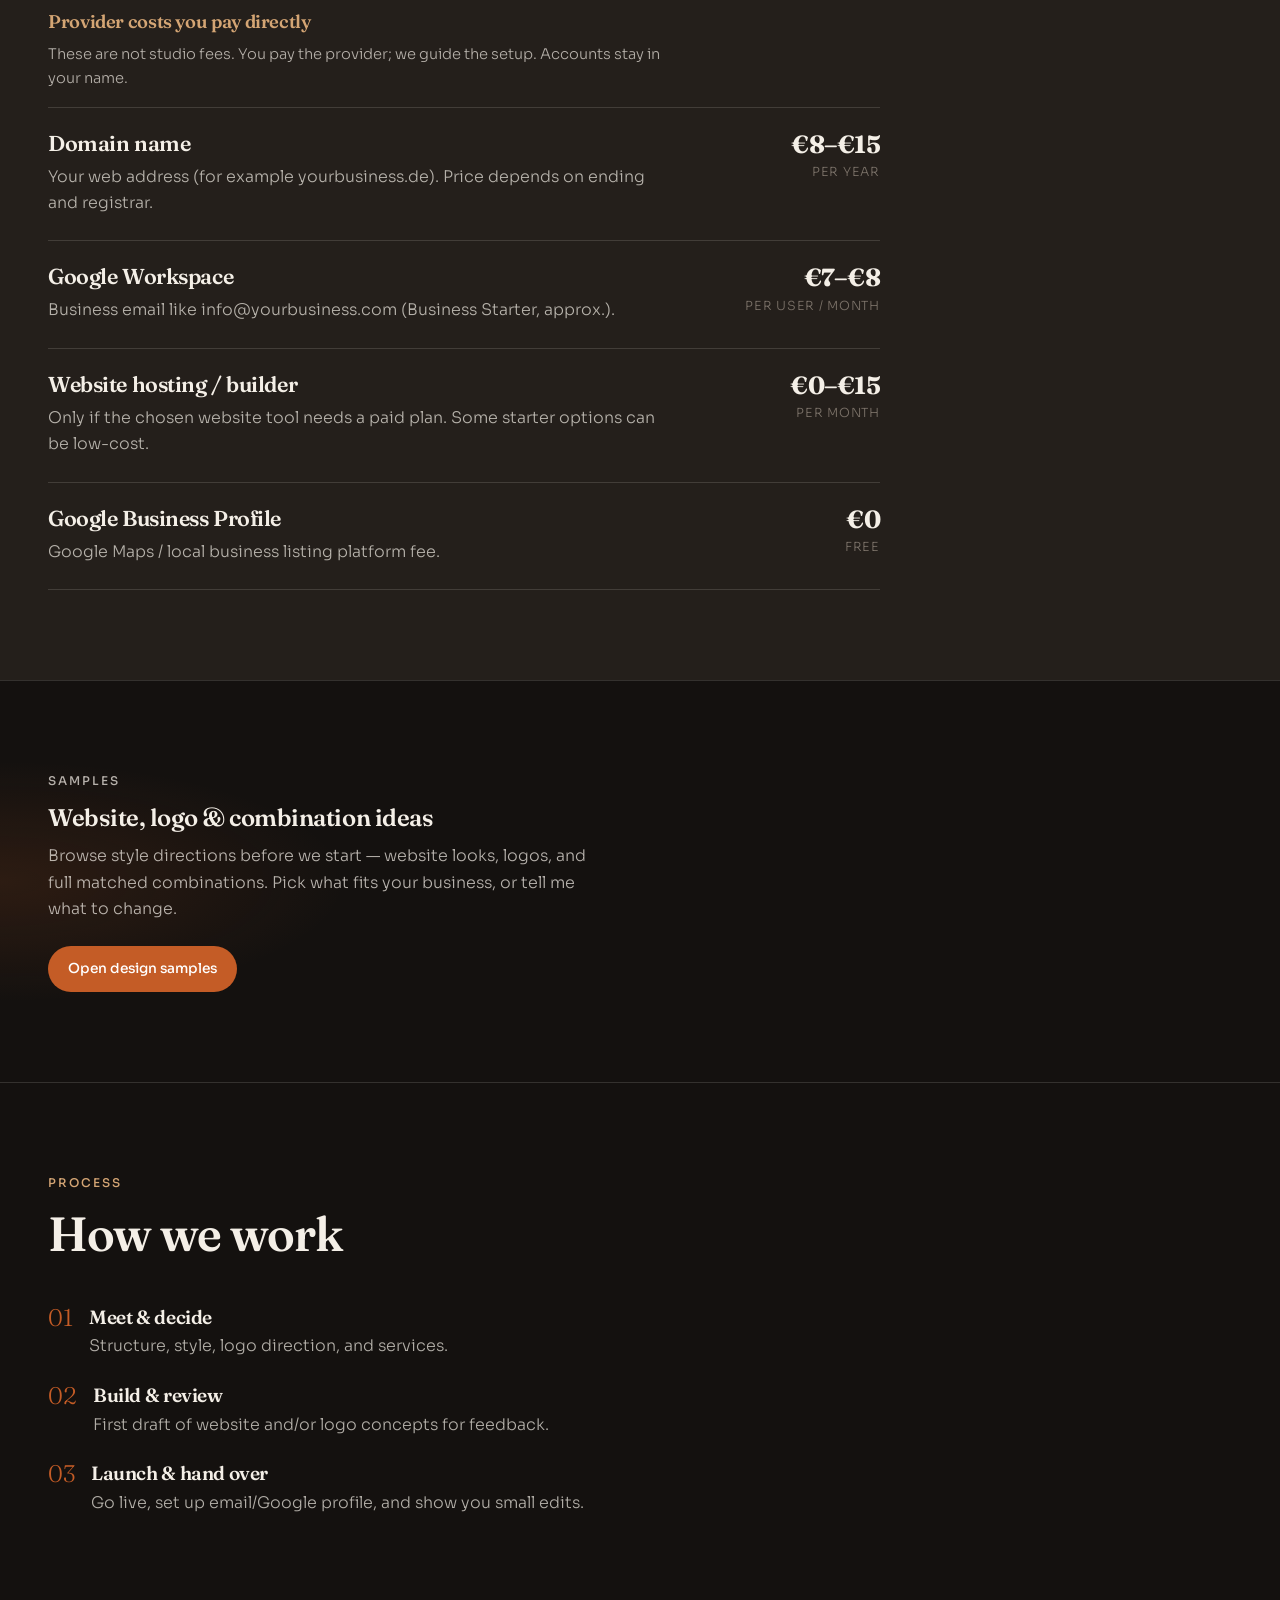
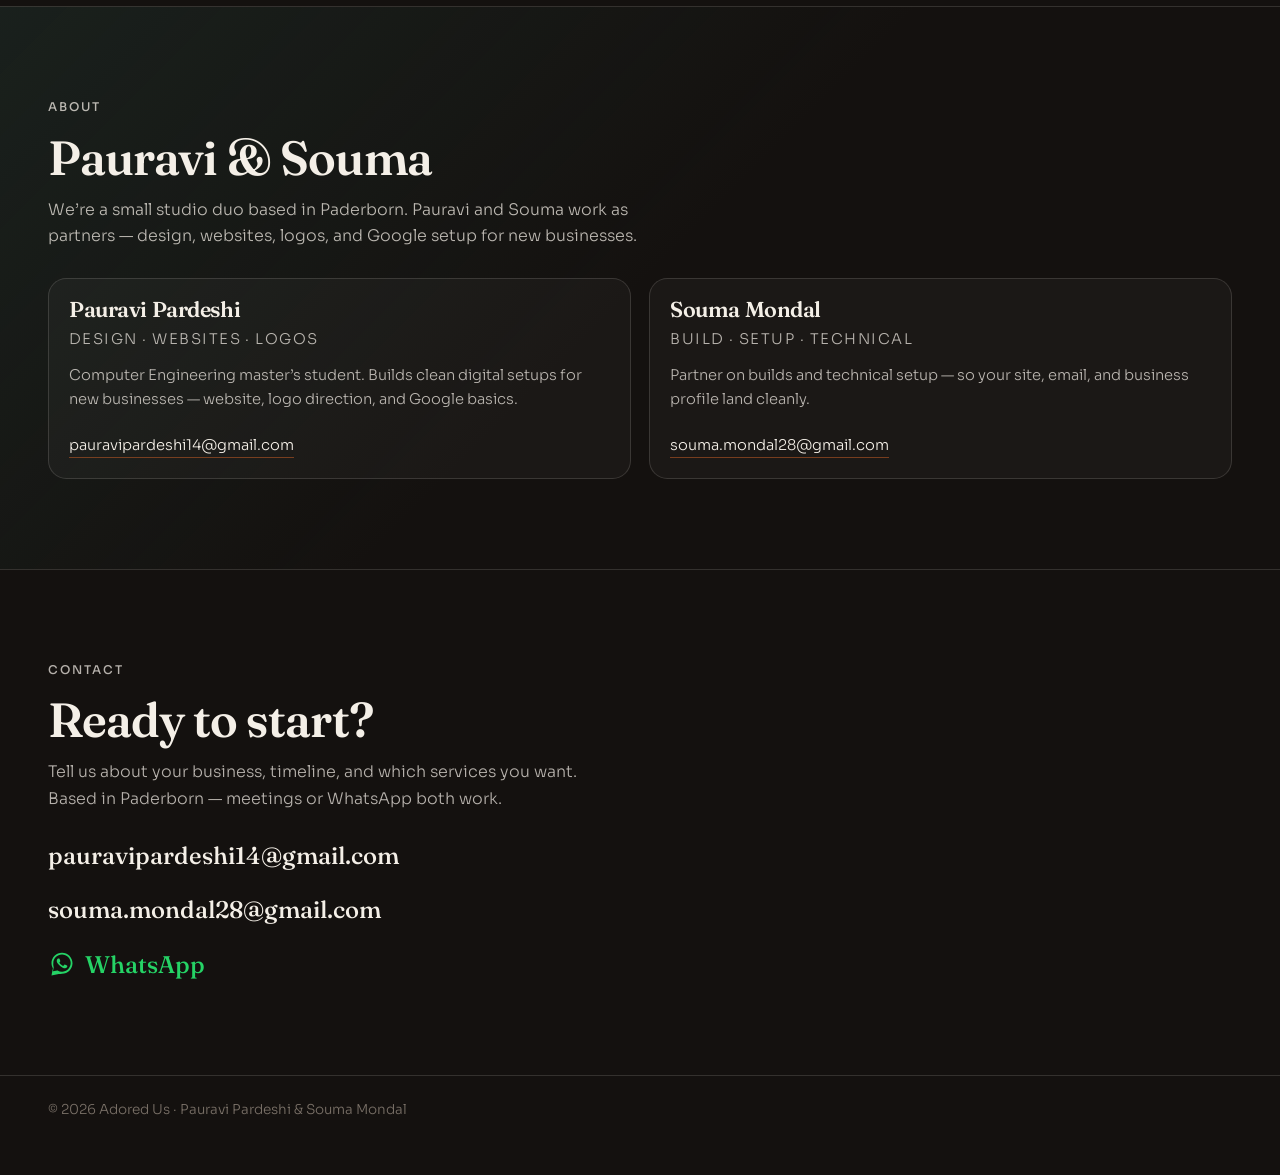
==== commit de6bf251: "Remove the pricing example total footnote from the Adored Us site." ====
--- a/index.html
+++ b/index.html
@@ -233,12 +233,6 @@
           </div>
         </div>
 
-        <p class="rate-footnote" data-reveal>
-          Example total: website + domain/email setup + Google Business Profile =
-          <strong>€250</strong>. Add logo for <strong>+€50</strong> (example total
-          <strong>€300</strong>). Provider costs below are paid by you directly.
-        </p>
-
         <div class="referral-note" data-reveal>
           <p class="rate-label">Referral discount</p>
           <p>
--- a/css/styles.css
+++ b/css/styles.css
@@ -321,6 +321,7 @@
   overflow: visible;
   opacity: 0;
   transform: translateY(8px) scale(0.96);
+  transition: opacity 0.5s var(--ease), transform 0.5s var(--ease);
   background-image: linear-gradient(100deg, #8a5a2a 0%, #ffe9c4 28%, #c45c26 48%, #fff 62%, #d4a574 82%, #9a4218 100%);
   background-size: 180% 100%;
   -webkit-background-clip: text;
@@ -333,19 +334,19 @@
 .path-word-end.is-in {
   opacity: 1;
   transform: none;
-  animation: brand-shine 2.4s linear infinite;
+  animation: brand-shine 2.4s linear 0.5s infinite;
 }
 
 .path-word-end.is-in::before {
-  animation: star-twinkle 1.15s ease-in-out infinite;
+  animation: star-twinkle 1.15s ease-in-out 0.4s infinite;
 }
 
 .path-word-end.is-in::after {
-  animation: star-twinkle 1.15s ease-in-out 0.35s infinite;
+  animation: star-twinkle 1.15s ease-in-out 0.55s infinite;
 }
 
 .path-word-end.is-in .brand-glints {
-  animation: star-twinkle 0.9s ease-in-out 0.2s infinite;
+  animation: star-twinkle 0.9s ease-in-out 0.45s infinite;
 }
 
 .path-word-end::before,
